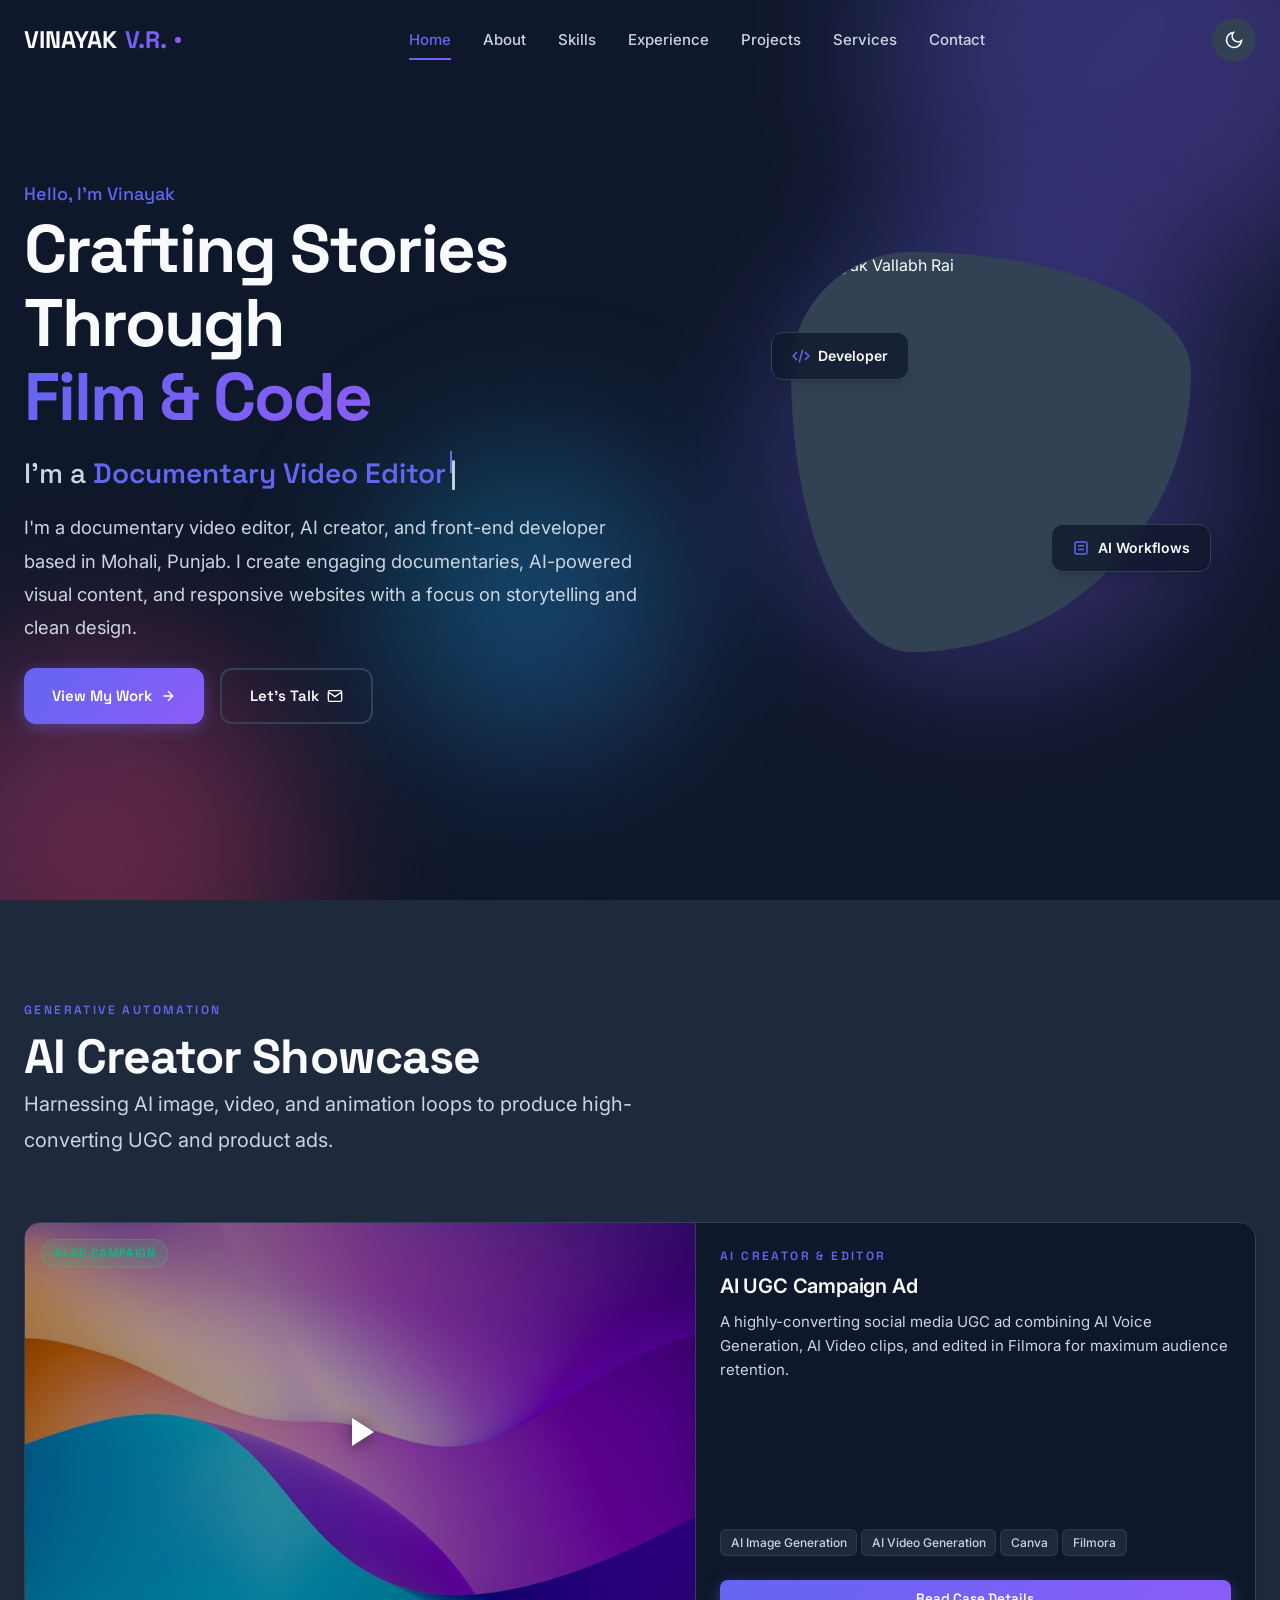
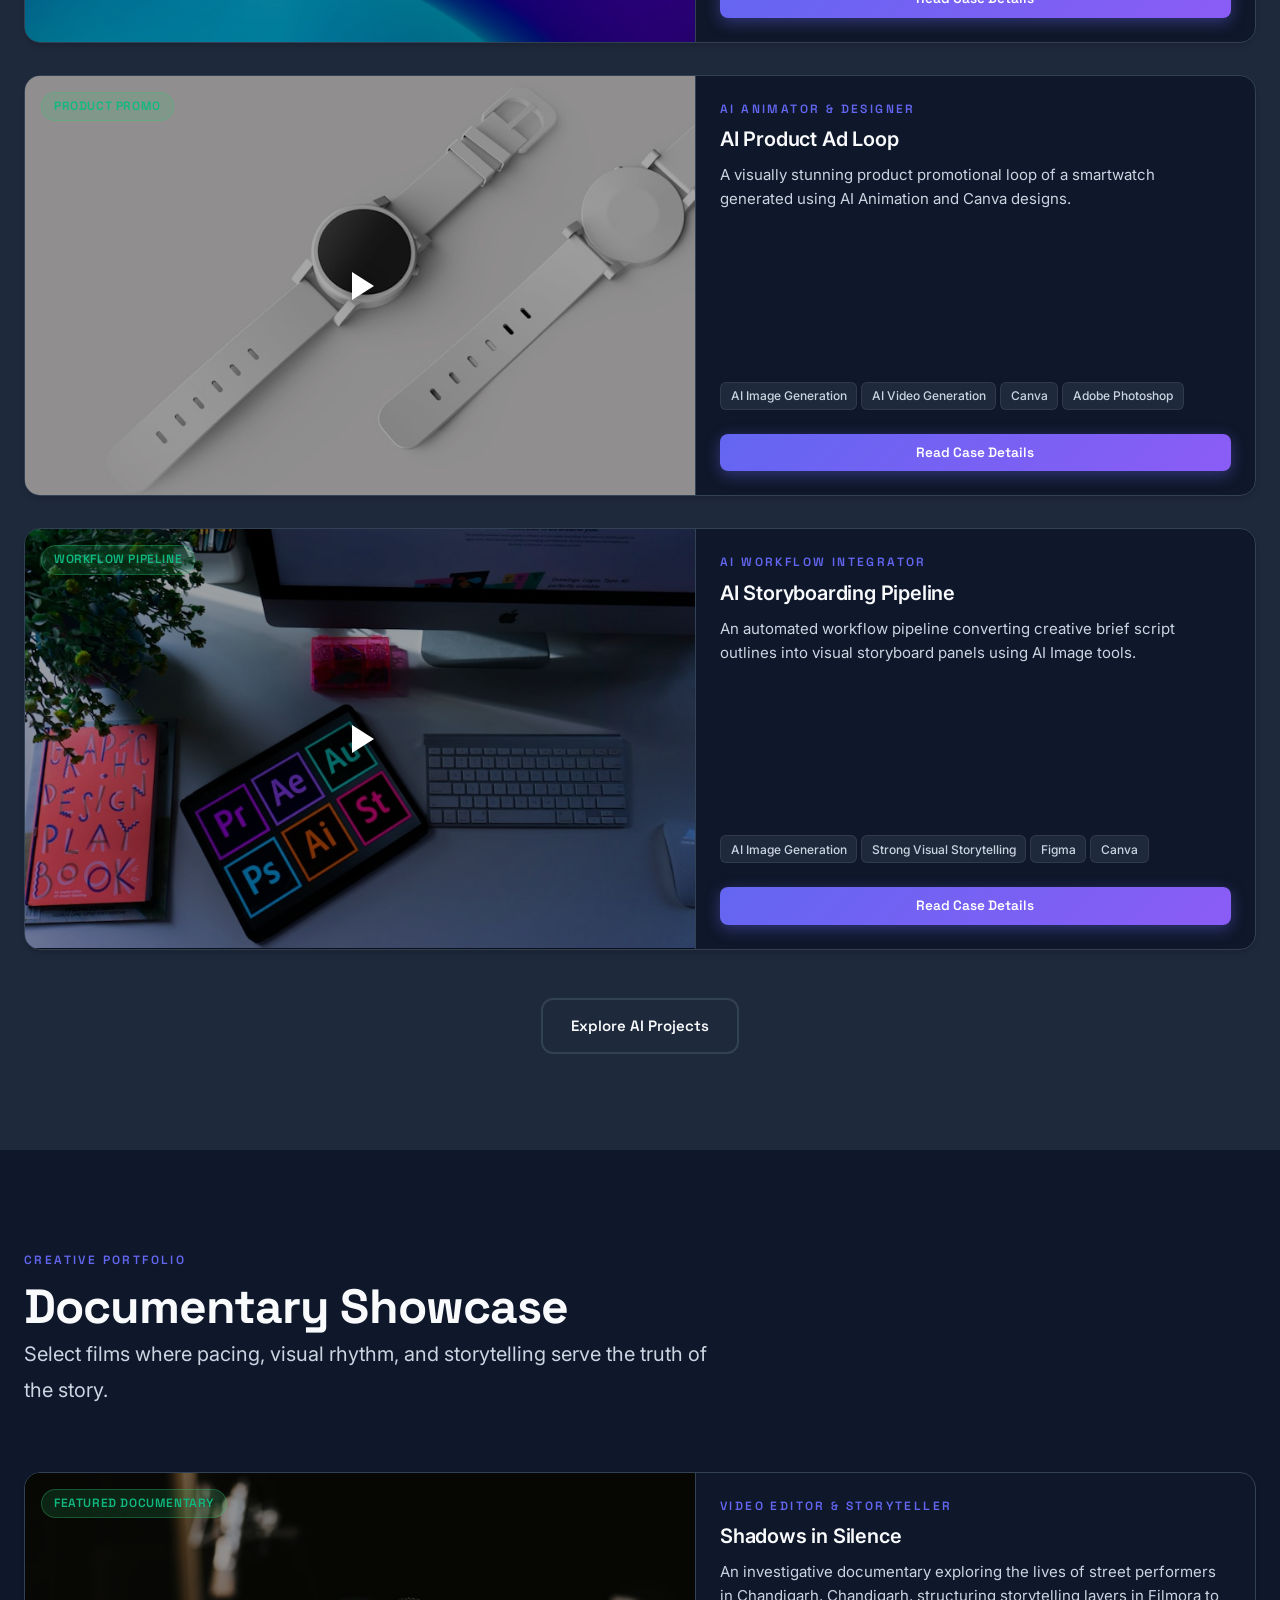
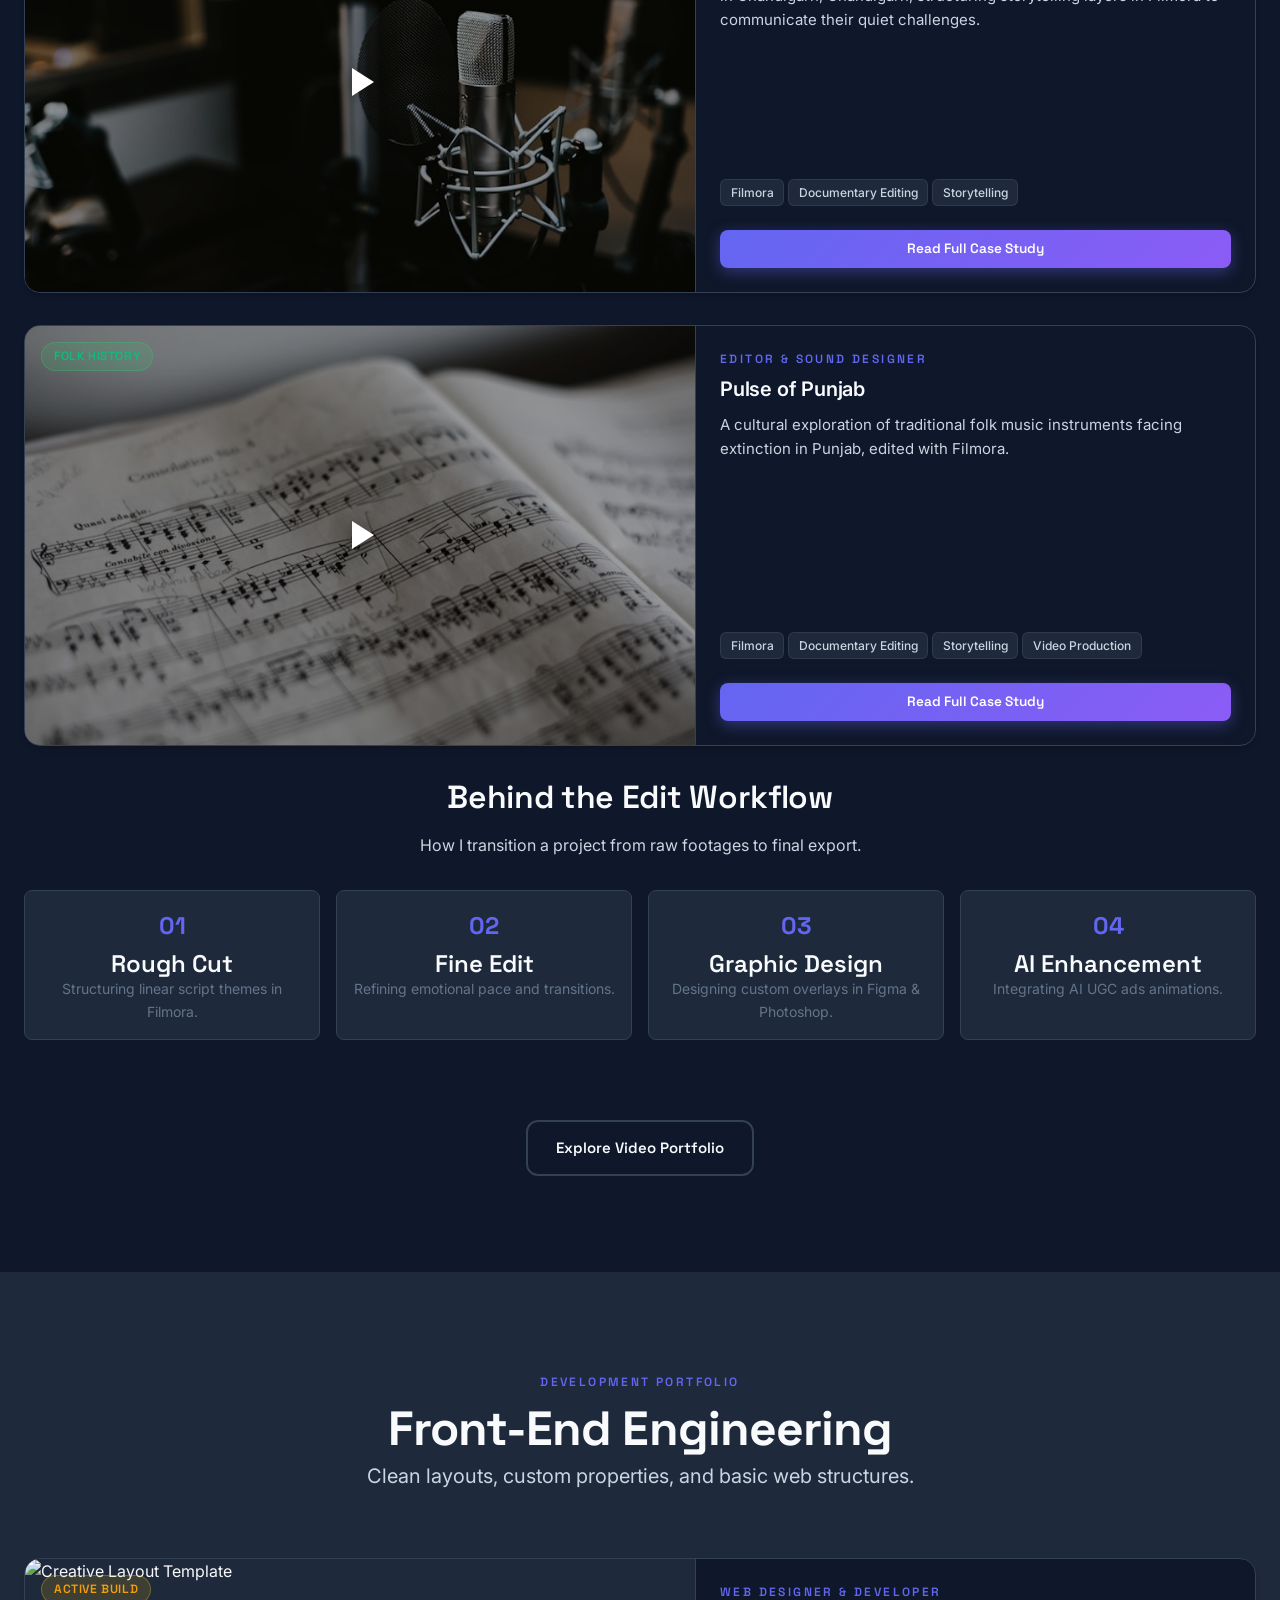
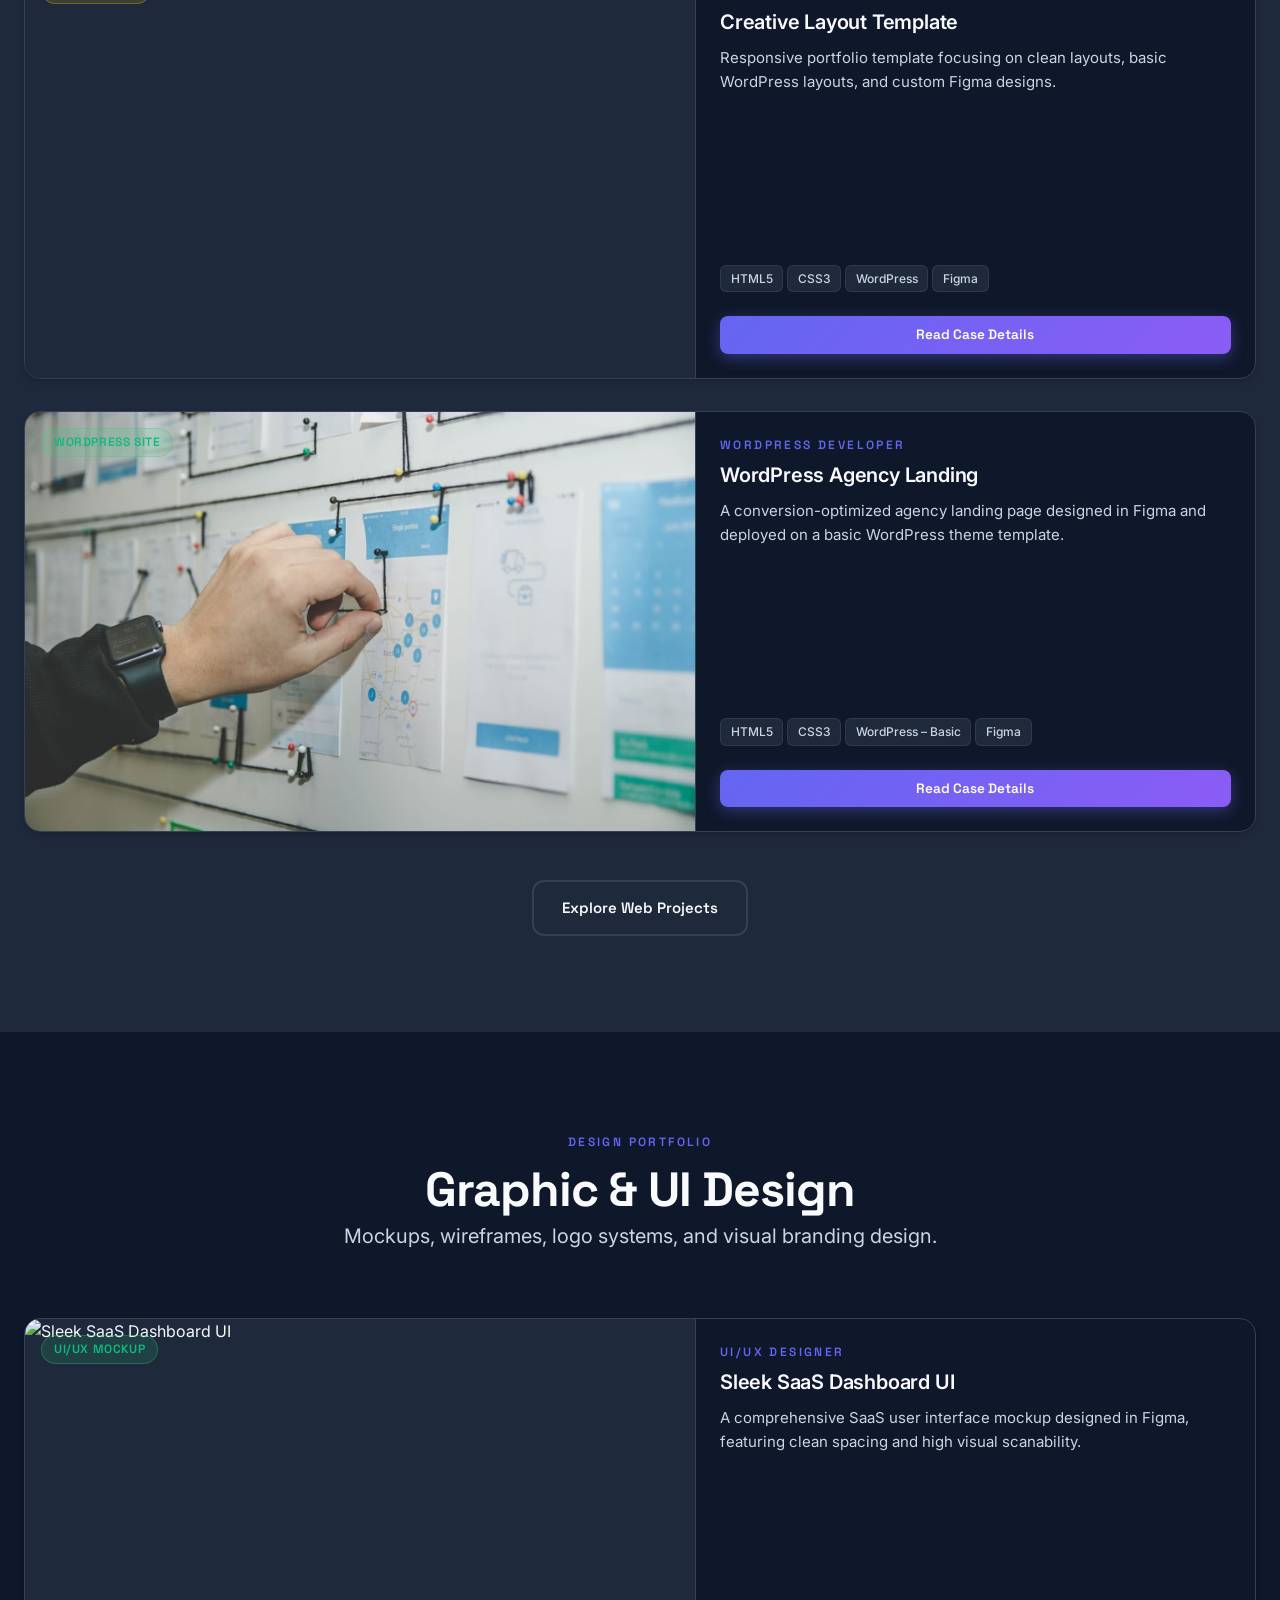
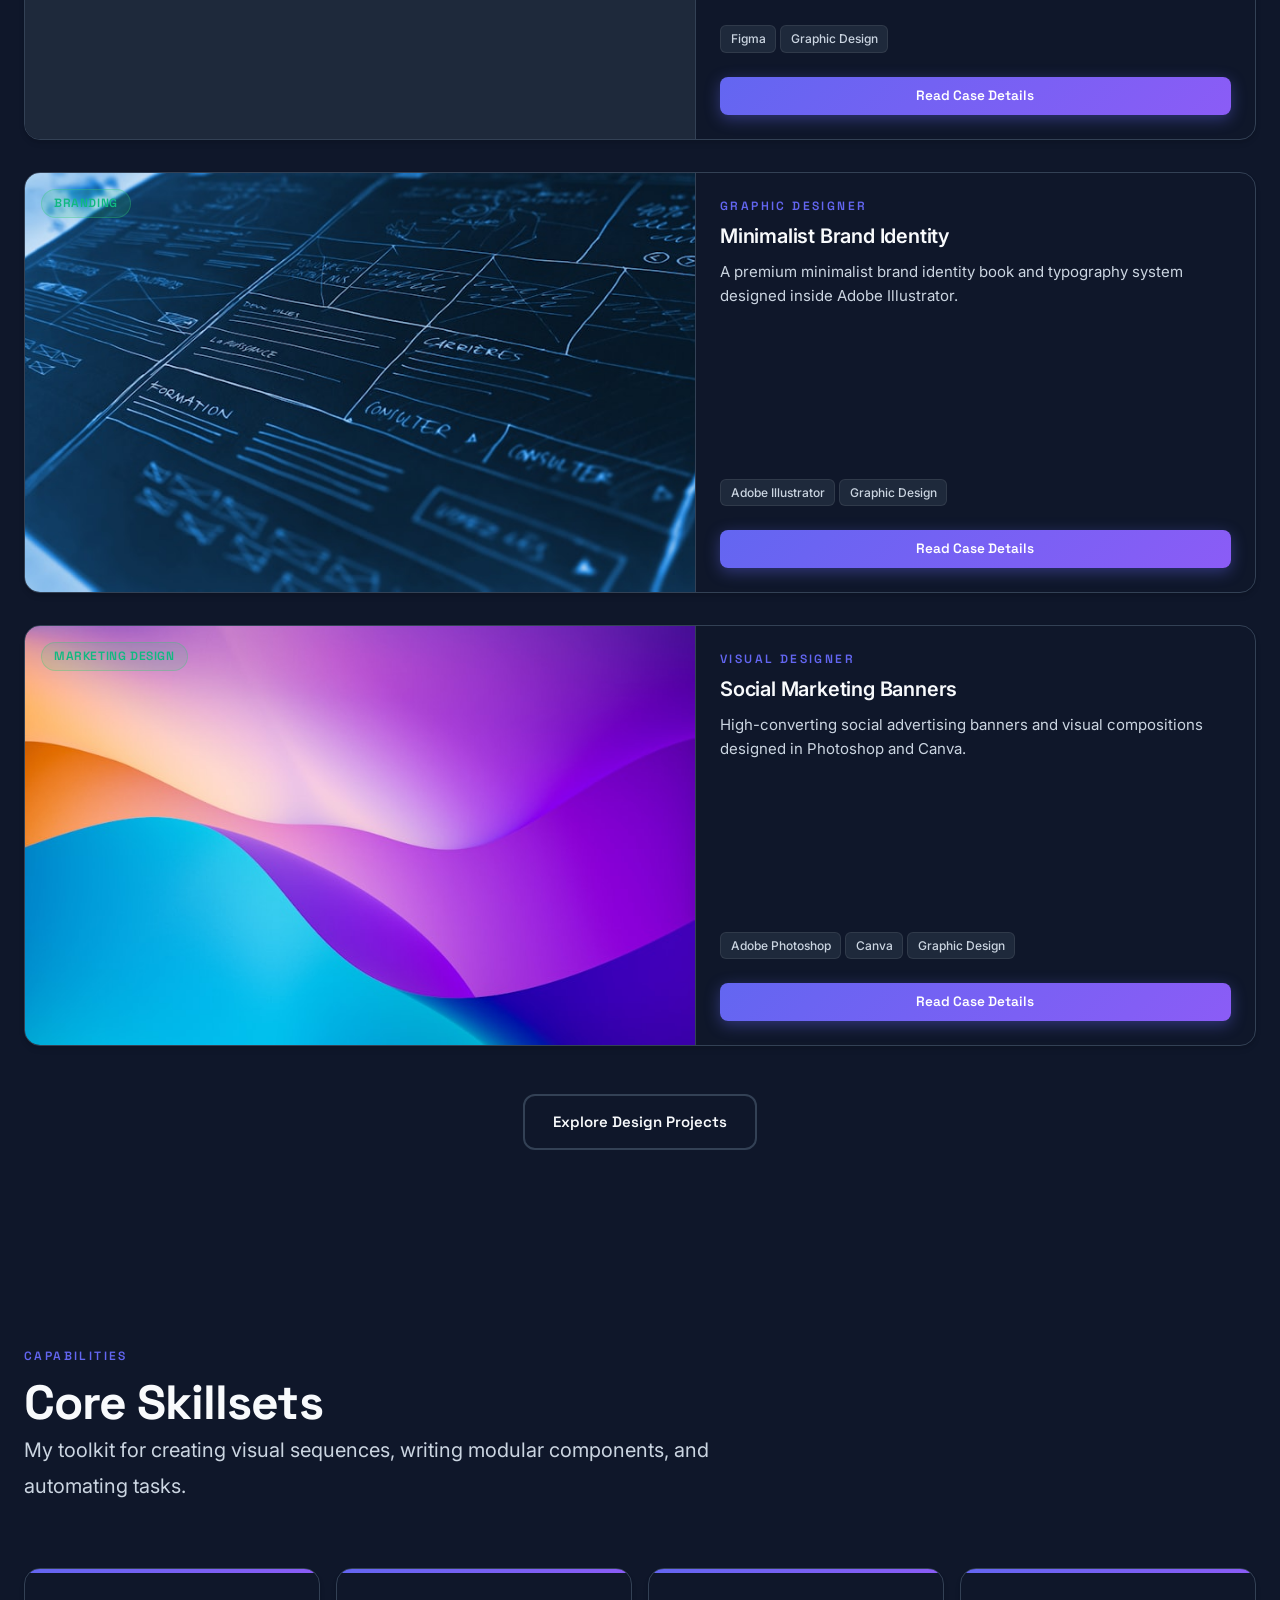
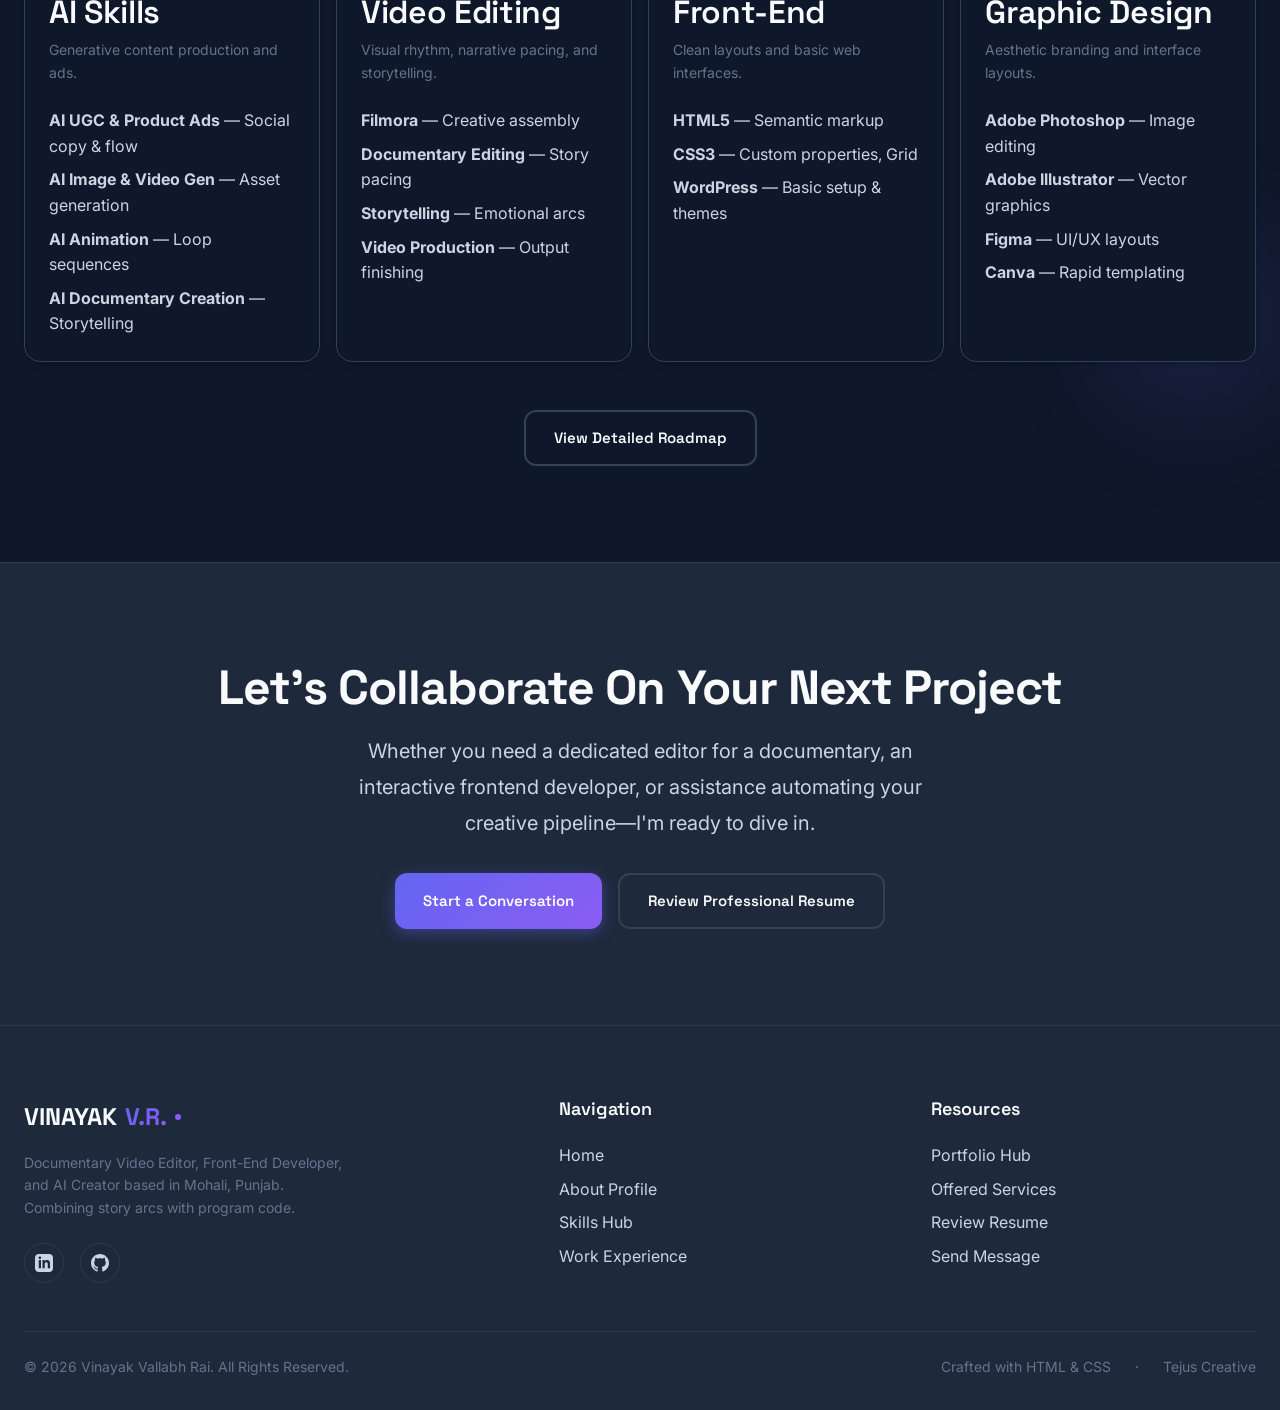
==== index.html @ 4ae15465 "Initial portfolio commit" ====
<!DOCTYPE html>
<html lang="en">
<head>
  <meta charset="UTF-8">
  <meta name="viewport" content="width=device-width, initial-scale=1.0">
  
  <!-- SEO Meta Tags -->
  <title>Vinayak Vallabh Rai — Documentary Video Editor, Front-End Developer & AI Creator</title>
  <meta name="description" content="Portfolio of Vinayak Vallabh Rai, creative storyteller and developer specializing in documentary film editing, high-performance web front-ends, and automated AI creator workflows.">
  <meta name="keywords" content="Vinayak Vallabh Rai, Video Editor, Front-End Developer, AI Creator, Tejus Creative, Documentary Editor Punjab, Web Developer Mohali">
  <link rel="canonical" href="index.html">
  
  <!-- Open Graph / Facebook -->
  <meta property="og:type" content="website">
  <meta property="og:title" content="Vinayak Vallabh Rai — Video Editor, Front-End Developer & AI Creator">
  <meta property="og:description" content="Portfolio of Vinayak Vallabh Rai, documentary video editor, developer, and AI workflow integrator.">
  <meta property="og:image" content="assets/images/og/share.jpg">
  
  <!-- Twitter -->
  <meta name="twitter:card" content="summary_large_image">
  <meta name="twitter:title" content="Vinayak Vallabh Rai Portfolio">
  <meta name="twitter:description" content="Documentary film editing, web interfaces, and AI creative automations.">
  
  <!-- Stylesheets -->
  <link rel="stylesheet" href="assets/css/main.css">
  <link rel="stylesheet" href="assets/css/pages/home.css">
  <script>
    const theme = localStorage.getItem('theme') || 'dark';
    document.documentElement.setAttribute('data-theme', theme);
  </script>
</head>
<body>

  <!-- Preloader Screen -->
  <div class="loader-wrapper" id="preloader">
    <div class="loader-container">
      <div class="loader-logo">VINAYAK<span>V.R.</span></div>
      <div class="loader-bar-bg">
        <div class="loader-bar"></div>
      </div>
    </div>
  </div>

  <!-- Header / Navigation -->
  <header class="header">
    <div class="container nav-container">
      <a href="./" class="logo">
        VINAYAK<span>V.R.</span>
        <div class="logo-dot"></div>
      </a>
      
      <!-- Desktop Nav -->
      <nav class="nav-menu" aria-label="Main Navigation">
        <a href="./" class="nav-link">Home</a>
        <a href="about.html" class="nav-link">About</a>
        <a href="skills.html" class="nav-link">Skills</a>
        <a href="experience.html" class="nav-link">Experience</a>
        <a href="projects.html" class="nav-link">Projects</a>
        <a href="services.html" class="nav-link">Services</a>
        <a href="contact.html" class="nav-link">Contact</a>
      </nav>
      
      <!-- Actions Block (Theme toggle + hamburger) -->
      <div class="nav-actions">
        <button class="theme-toggle" id="theme-toggle" aria-label="Toggle theme">
          <svg class="sun-icon" width="20" height="20" fill="none" stroke="currentColor" stroke-width="2" viewBox="0 0 24 24">
            <circle cx="12" cy="12" r="5"></circle>
            <line x1="12" y1="1" x2="12" y2="3"></line>
            <line x1="12" y1="21" x2="12" y2="23"></line>
            <line x1="4.22" y1="4.22" x2="5.64" y2="5.64"></line>
            <line x1="18.36" y1="18.36" x2="19.78" y2="19.78"></line>
            <line x1="1" y1="12" x2="3" y2="12"></line>
            <line x1="21" y1="12" x2="23" y2="12"></line>
            <line x1="4.22" y1="19.78" x2="5.64" y2="18.36"></line>
            <line x1="18.36" y1="5.64" x2="19.78" y2="4.22"></line>
          </svg>
          <svg class="moon-icon" width="20" height="20" fill="none" stroke="currentColor" stroke-width="2" viewBox="0 0 24 24">
            <path d="M21 12.79A9 9 0 1 1 11.21 3 7 7 0 0 0 21 12.79z"></path>
          </svg>
        </button>
        
        <button class="nav-toggle" aria-label="Toggle navigation menu" aria-expanded="false">
          <span class="hamburger"></span>
        </button>
      </div>
    </div>
  </header>

  <!-- Mobile Overlay Menu -->
  <div class="mobile-nav" aria-label="Mobile Navigation">
    <div class="mobile-nav-list">
      <a href="index.html" class="mobile-nav-link">Home</a>
      <a href="about.html" class="mobile-nav-link">About</a>
      <a href="skills.html" class="mobile-nav-link">Skills</a>
      <a href="experience.html" class="mobile-nav-link">Experience</a>
      <a href="projects.html" class="mobile-nav-link">Projects</a>
      <a href="services.html" class="mobile-nav-link">Services</a>
      <a href="contact.html" class="mobile-nav-link">Contact</a>
    </div>
  </div>

  <!-- Background Orbs from Old Portfolio -->
  <div class="hero-bg">
    <div class="gradient-orb orb-1"></div>
    <div class="gradient-orb orb-2"></div>
    <div class="gradient-orb orb-3"></div>
  </div>

  <!-- Hero Section -->
  <section class="hero section" id="hero">
    <div class="container">
      <!-- Column 1: Content -->
      <div class="hero-content" style="max-width: 650px;">
        <span class="hero-greeting reveal delay-1">Hello, I'm Vinayak</span>
        <h1 class="hero-title reveal delay-2" style="margin-bottom: var(--space-md);">Crafting Stories Through <br><span>Film & Code</span></h1>
        
        <div class="hero-typing-container reveal delay-3" style="margin-bottom: var(--space-md);">
          <span class="hero-role-prefix">I'm a </span>
          <span class="hero-typing"></span><span class="hero-cursor">|</span>
        </div>
        
        <div class="hero-intro reveal delay-4 text-secondary" style="margin-bottom: var(--space-lg);">
          <p class="body-lg" style="font-size: 1.15rem; line-height: 1.8;">
            I'm a documentary video editor, AI creator, and front-end developer based in Mohali, Punjab. I create engaging documentaries, AI-powered visual content, and responsive websites with a focus on storytelling and clean design.
          </p>
        </div>
        
        <div class="btn-group reveal delay-5">
          <a href="projects.html" class="btn btn-primary">
            <span>View My Work</span>
            <svg width="16" height="16" fill="none" stroke="currentColor" stroke-width="2" viewBox="0 0 24 24"><path d="M5 12h14M12 5l7 7-7 7"/></svg>
          </a>
          <a href="contact.html" class="btn btn-secondary">
            <span>Let's Talk</span>
            <svg width="16" height="16" fill="none" stroke="currentColor" stroke-width="2" viewBox="0 0 24 24"><path d="M4 4h16c1.1 0 2 .9 2 2v12c0 1.1-.9 2-2 2H4c-1.1 0-2-.9-2-2V6c0-1.1.9-2 2-2zM22 6l-10 7L2 6"/></svg>
          </a>
        </div>
      </div>
      
      <!-- Column 2: Image Wrapper -->
      <div class="hero-image reveal delay-4">
        <div class="image-wrapper">
          <div class="image-glow"></div>
          <img src="https://images.unsplash.com/photo-1507003211169-0a1dd7228f2d?auto=format&fit=crop&w=800&q=80" alt="Vinayak Vallabh Rai" class="profile-img-morph" style="display: block;">
          <div class="floating-card card-1">
            <svg width="18" height="18" fill="none" stroke="currentColor" stroke-width="2" viewBox="0 0 24 24"><path d="M17.25 6.75 22.5 12l-5.25 5.25m-10.5 0L1.5 12l5.25-5.25m7.5-3-4.5 16.5"/></svg>
            <span>Developer</span>
          </div>
          <div class="floating-card card-2">
            <svg width="18" height="18" fill="none" stroke="currentColor" stroke-width="2" viewBox="0 0 24 24"><path d="M6 4h12a2 2 0 0 1 2 2v12a2 2 0 0 1-2 2H6a2 2 0 0 1-2-2V6a2 2 0 0 1 2-2zm2 5h8M8 14h8"/></svg>
            <span>AI Workflows</span>
          </div>
        </div>
      </div>
    </div>
  </section>

  <!-- AI Creator Showcase Section -->
  <section class="py-3xl section" style="background-color: var(--bg-secondary);" id="showcase-ai">
    <div class="container">
      <div class="section-header reveal">
        <span class="eyebrow">Generative Automation</span>
        <h2>AI Creator Showcase</h2>
        <p class="lead">Harnessing AI image, video, and animation loops to produce high-converting UGC and product ads.</p>
      </div>

      <div class="flex flex-col gap-xl">
        <!-- AI Project 1 -->
        <div class="featured-card glass reveal">
          <div class="featured-media">
            <video src="assets/videos/ai-ugc.mp4" poster="assets/images/projects/ai-ugc.jpg" loop muted playsinline preload="metadata" style="width: 100%; height: 100%; object-fit: cover; display: block;"></video>
            <span class="badge badge-status-completed" style="position: absolute; top: 16px; left: 16px; z-index: 2;">AI Ad Campaign</span>
            <div class="video-hover-overlay" style="position: absolute; inset: 0; background: rgba(0,0,0,0.35); display: flex; align-items: center; justify-content: center; transition: opacity var(--transition-normal); z-index: 1; pointer-events: none;">
              <svg width="48" height="48" fill="#ffffff" viewBox="0 0 24 24" style="filter: drop-shadow(0 2px 8px rgba(0,0,0,0.5));">
                <path d="M8 5v14l11-7z"/>
              </svg>
            </div>
          </div>
          <div class="card-body">
            <span class="eyebrow">AI Creator & Editor</span>
            <h3 class="card-title">AI UGC Campaign Ad</h3>
            <p class="card-text">A highly-converting social media UGC ad combining AI Voice Generation, AI Video clips, and edited in Filmora for maximum audience retention.</p>
            <div class="tag-container mb-lg">
              <span class="tag">AI Image Generation</span>
              <span class="tag">AI Video Generation</span>
              <span class="tag">Canva</span>
              <span class="tag">Filmora</span>
            </div>
            <a href="project-detail.html?slug=ai-ugc-campaign-ad" class="btn btn-primary btn-sm">Read Case Details</a>
          </div>
        </div>

        <!-- AI Project 2 -->
        <div class="featured-card glass reveal">
          <div class="featured-media">
            <video src="assets/videos/ai-product.mp4" poster="assets/images/projects/ai-product.jpg" loop muted playsinline preload="metadata" style="width: 100%; height: 100%; object-fit: cover; display: block;"></video>
            <span class="badge badge-status-completed" style="position: absolute; top: 16px; left: 16px; z-index: 2;">Product Promo</span>
            <div class="video-hover-overlay" style="position: absolute; inset: 0; background: rgba(0,0,0,0.35); display: flex; align-items: center; justify-content: center; transition: opacity var(--transition-normal); z-index: 1; pointer-events: none;">
              <svg width="48" height="48" fill="#ffffff" viewBox="0 0 24 24" style="filter: drop-shadow(0 2px 8px rgba(0,0,0,0.5));">
                <path d="M8 5v14l11-7z"/>
              </svg>
            </div>
          </div>
          <div class="card-body">
            <span class="eyebrow">AI Animator & Designer</span>
            <h3 class="card-title">AI Product Ad Loop</h3>
            <p class="card-text">A visually stunning product promotional loop of a smartwatch generated using AI Animation and Canva designs.</p>
            <div class="tag-container mb-lg">
              <span class="tag">AI Image Generation</span>
              <span class="tag">AI Video Generation</span>
              <span class="tag">Canva</span>
              <span class="tag">Adobe Photoshop</span>
            </div>
            <a href="project-detail.html?slug=ai-product-ad-loop" class="btn btn-primary btn-sm">Read Case Details</a>
          </div>
        </div>

        <!-- AI Project 3 -->
        <div class="featured-card glass reveal">
          <div class="featured-media">
            <video src="assets/videos/ai-storyboard.mp4" poster="assets/images/projects/ai-storyboard.jpg" loop muted playsinline preload="metadata" style="width: 100%; height: 100%; object-fit: cover; display: block;"></video>
            <span class="badge badge-status-completed" style="position: absolute; top: 16px; left: 16px; z-index: 2;">Workflow Pipeline</span>
            <div class="video-hover-overlay" style="position: absolute; inset: 0; background: rgba(0,0,0,0.35); display: flex; align-items: center; justify-content: center; transition: opacity var(--transition-normal); z-index: 1; pointer-events: none;">
              <svg width="48" height="48" fill="#ffffff" viewBox="0 0 24 24" style="filter: drop-shadow(0 2px 8px rgba(0,0,0,0.5));">
                <path d="M8 5v14l11-7z"/>
              </svg>
            </div>
          </div>
          <div class="card-body">
            <span class="eyebrow">AI Workflow Integrator</span>
            <h3 class="card-title">AI Storyboarding Pipeline</h3>
            <p class="card-text">An automated workflow pipeline converting creative brief script outlines into visual storyboard panels using AI Image tools.</p>
            <div class="tag-container mb-lg">
              <span class="tag">AI Image Generation</span>
              <span class="tag">Strong Visual Storytelling</span>
              <span class="tag">Figma</span>
              <span class="tag">Canva</span>
            </div>
            <a href="project-detail.html?slug=ai-storyboarder" class="btn btn-primary btn-sm">Read Case Details</a>
          </div>
        </div>
      </div>

      <div class="text-center reveal" style="margin-top: var(--space-2xl);">
        <a href="projects.html?filter=ai" class="btn btn-secondary">Explore AI Projects</a>
      </div>
    </div>
  </section>

  <!-- Documentary Showcase Section -->
  <section class="py-3xl section" id="showcase-video">
    <div class="container">
      <div class="section-header reveal">
        <span class="eyebrow">Creative Portfolio</span>
        <h2>Documentary Showcase</h2>
        <p class="lead">Select films where pacing, visual rhythm, and storytelling serve the truth of the story.</p>
      </div>

      <div class="flex flex-col gap-xl">
        <!-- Documentary Project 1 -->
        <div class="featured-card glass reveal">
          <div class="featured-media">
            <video src="assets/videos/shadows-silence.mp4" poster="assets/images/projects/shadows-silence.jpg" loop muted playsinline preload="metadata" style="width: 100%; height: 100%; object-fit: cover; display: block;"></video>
            <span class="badge badge-status-completed" style="position: absolute; top: 16px; left: 16px; z-index: 2;">Featured Documentary</span>
            <div class="video-hover-overlay" style="position: absolute; inset: 0; background: rgba(0,0,0,0.35); display: flex; align-items: center; justify-content: center; transition: opacity var(--transition-normal); z-index: 1; pointer-events: none;">
              <svg width="48" height="48" fill="#ffffff" viewBox="0 0 24 24" style="filter: drop-shadow(0 2px 8px rgba(0,0,0,0.5));">
                <path d="M8 5v14l11-7z"/>
              </svg>
            </div>
          </div>
          <div class="card-body">
            <span class="eyebrow">Video Editor & Storyteller</span>
            <h3 class="card-title">Shadows in Silence</h3>
            <p class="card-text">An investigative documentary exploring the lives of street performers in Chandigarh, Chandigarh, structuring storytelling layers in Filmora to communicate their quiet challenges.</p>
            <div class="tag-container mb-lg">
              <span class="tag">Filmora</span>
              <span class="tag">Documentary Editing</span>
              <span class="tag">Storytelling</span>
            </div>
            <a href="project-detail.html?slug=shadows-in-silence" class="btn btn-primary btn-sm">Read Full Case Study</a>
          </div>
        </div>

        <!-- Documentary Project 2 -->
        <div class="featured-card glass reveal">
          <div class="featured-media">
            <video src="assets/videos/pulse-punjab.mp4" poster="assets/images/projects/pulse-punjab.jpg" loop muted playsinline preload="metadata" style="width: 100%; height: 100%; object-fit: cover; display: block;"></video>
            <span class="badge badge-status-completed" style="position: absolute; top: 16px; left: 16px; z-index: 2;">Folk History</span>
            <div class="video-hover-overlay" style="position: absolute; inset: 0; background: rgba(0,0,0,0.35); display: flex; align-items: center; justify-content: center; transition: opacity var(--transition-normal); z-index: 1; pointer-events: none;">
              <svg width="48" height="48" fill="#ffffff" viewBox="0 0 24 24" style="filter: drop-shadow(0 2px 8px rgba(0,0,0,0.5));">
                <path d="M8 5v14l11-7z"/>
              </svg>
            </div>
          </div>
          <div class="card-body">
            <span class="eyebrow">Editor & Sound Designer</span>
            <h3 class="card-title">Pulse of Punjab</h3>
            <p class="card-text">A cultural exploration of traditional folk music instruments facing extinction in Punjab, edited with Filmora.</p>
            <div class="tag-container mb-lg">
              <span class="tag">Filmora</span>
              <span class="tag">Documentary Editing</span>
              <span class="tag">Storytelling</span>
              <span class="tag">Video Production</span>
            </div>
            <a href="project-detail.html?slug=pulse-of-punjab" class="btn btn-primary btn-sm">Read Full Case Study</a>
          </div>
        </div>
      </div>

      <!-- Behind the Edit Workflow Timeline -->
      <div class="py-xl reveal">
        <h3 class="mb-md text-center">Behind the Edit Workflow</h3>
        <p class="text-center text-muted mb-xl">How I transition a project from raw footages to final export.</p>
        <div class="mini-process-flow">
          <div class="process-step">
            <span class="process-number">01</span>
            <h4>Rough Cut</h4>
            <p class="caption">Structuring linear script themes in Filmora.</p>
          </div>
          <div class="process-step">
            <span class="process-number">02</span>
            <h4>Fine Edit</h4>
            <p class="caption">Refining emotional pace and transitions.</p>
          </div>
          <div class="process-step">
            <span class="process-number">03</span>
            <h4>Graphic Design</h4>
            <p class="caption">Designing custom overlays in Figma & Photoshop.</p>
          </div>
          <div class="process-step">
            <span class="process-number">04</span>
            <h4>AI Enhancement</h4>
            <p class="caption">Integrating AI UGC ads animations.</p>
          </div>
        </div>
      </div>

      <div class="text-center reveal" style="margin-top: var(--space-2xl);">
        <a href="projects.html?filter=video" class="btn btn-secondary">Explore Video Portfolio</a>
      </div>
    </div>
  </section>

  <!-- Front-End Showcase Section -->
  <section class="py-3xl section" style="background-color: var(--bg-secondary);" id="showcase-frontend">
    <div class="container">
      <div class="section-header center reveal">
        <span class="eyebrow">Development Portfolio</span>
        <h2>Front-End Engineering</h2>
        <p class="lead">Clean layouts, custom properties, and basic web structures.</p>
      </div>

      <div class="flex flex-col gap-xl">
        <!-- Frontend Project 1 -->
        <div class="featured-card glass reveal">
          <div class="featured-media">
            <img src="assets/images/projects/creative-layout.jpg" alt="Creative Layout Template" style="width: 100%; height: 100%; object-fit: cover; display: block;">
            <span class="badge badge-status-in-progress" style="position: absolute; top: 16px; left: 16px; z-index: 2;">Active Build</span>
          </div>
          <div class="card-body">
            <span class="eyebrow">Web Designer & Developer</span>
            <h3 class="card-title">Creative Layout Template</h3>
            <p class="card-text">Responsive portfolio template focusing on clean layouts, basic WordPress layouts, and custom Figma designs.</p>
            <div class="tag-container mb-lg">
              <span class="tag">HTML5</span>
              <span class="tag">CSS3</span>
              <span class="tag">WordPress</span>
              <span class="tag">Figma</span>
            </div>
            <a href="project-detail.html?slug=interactive-creative-hub" class="btn btn-primary btn-sm">Read Case Details</a>
          </div>
        </div>

        <!-- Frontend Project 2 -->
        <div class="featured-card glass reveal">
          <div class="featured-media">
            <img src="assets/images/projects/wordpress-agency.jpg" alt="WordPress Agency Landing" style="width: 100%; height: 100%; object-fit: cover; display: block;">
            <span class="badge badge-status-completed" style="position: absolute; top: 16px; left: 16px; z-index: 2;">WordPress Site</span>
          </div>
          <div class="card-body">
            <span class="eyebrow">WordPress Developer</span>
            <h3 class="card-title">WordPress Agency Landing</h3>
            <p class="card-text">A conversion-optimized agency landing page designed in Figma and deployed on a basic WordPress theme template.</p>
            <div class="tag-container mb-lg">
              <span class="tag">HTML5</span>
              <span class="tag">CSS3</span>
              <span class="tag">WordPress – Basic</span>
              <span class="tag">Figma</span>
            </div>
            <a href="project-detail.html?slug=wordpress-agency-landing" class="btn btn-primary btn-sm">Read Case Details</a>
          </div>
        </div>
      </div>

      <div class="text-center reveal" style="margin-top: var(--space-2xl);">
        <a href="projects.html?filter=frontend" class="btn btn-secondary">Explore Web Projects</a>
      </div>
    </div>
  </section>
  <!-- Graphic & UI Design Section -->
  <section class="py-3xl section" id="showcase-graphic">
    <div class="container">
      <div class="section-header center reveal">
        <span class="eyebrow">Design Portfolio</span>
        <h2>Graphic & UI Design</h2>
        <p class="lead">Mockups, wireframes, logo systems, and visual branding design.</p>
      </div>

      <div class="flex flex-col gap-xl">
        <!-- Graphic Project 1 -->
        <div class="featured-card glass reveal">
          <div class="featured-media">
            <img src="assets/images/projects/graphic-dashboard.jpg" alt="Sleek SaaS Dashboard UI" style="width: 100%; height: 100%; object-fit: cover; display: block;">
            <span class="badge badge-status-completed" style="position: absolute; top: 16px; left: 16px; z-index: 2;">UI/UX Mockup</span>
          </div>
          <div class="card-body">
            <span class="eyebrow">UI/UX Designer</span>
            <h3 class="card-title">Sleek SaaS Dashboard UI</h3>
            <p class="card-text">A comprehensive SaaS user interface mockup designed in Figma, featuring clean spacing and high visual scanability.</p>
            <div class="tag-container mb-lg">
              <span class="tag">Figma</span>
              <span class="tag">Graphic Design</span>
            </div>
            <a href="project-detail.html?slug=saas-dashboard-ui" class="btn btn-primary btn-sm">Read Case Details</a>
          </div>
        </div>

        <!-- Graphic Project 2 -->
        <div class="featured-card glass reveal">
          <div class="featured-media">
            <img src="assets/images/projects/graphic-brand.jpg" alt="Minimalist Brand Identity" style="width: 100%; height: 100%; object-fit: cover; display: block;">
            <span class="badge badge-status-completed" style="position: absolute; top: 16px; left: 16px; z-index: 2;">Branding</span>
          </div>
          <div class="card-body">
            <span class="eyebrow">Graphic Designer</span>
            <h3 class="card-title">Minimalist Brand Identity</h3>
            <p class="card-text">A premium minimalist brand identity book and typography system designed inside Adobe Illustrator.</p>
            <div class="tag-container mb-lg">
              <span class="tag">Adobe Illustrator</span>
              <span class="tag">Graphic Design</span>
            </div>
            <a href="project-detail.html?slug=minimalist-brand-identity" class="btn btn-primary btn-sm">Read Case Details</a>
          </div>
        </div>

        <!-- Graphic Project 3 -->
        <div class="featured-card glass reveal">
          <div class="featured-media">
            <img src="assets/images/projects/graphic-social.jpg" alt="Social Marketing Banners" style="width: 100%; height: 100%; object-fit: cover; display: block;">
            <span class="badge badge-status-completed" style="position: absolute; top: 16px; left: 16px; z-index: 2;">Marketing Design</span>
          </div>
          <div class="card-body">
            <span class="eyebrow">Visual Designer</span>
            <h3 class="card-title">Social Marketing Banners</h3>
            <p class="card-text">High-converting social advertising banners and visual compositions designed in Photoshop and Canva.</p>
            <div class="tag-container mb-lg">
              <span class="tag">Adobe Photoshop</span>
              <span class="tag">Canva</span>
              <span class="tag">Graphic Design</span>
            </div>
            <a href="project-detail.html?slug=social-marketing-banners" class="btn btn-primary btn-sm">Read Case Details</a>
          </div>
        </div>
      </div>

      <div class="text-center reveal" style="margin-top: var(--space-2xl);">
        <a href="projects.html?filter=graphic" class="btn btn-secondary">Explore Design Projects</a>
      </div>
    </div>
  </section>
  <!-- Skills Summary Section -->
  <section class="py-3xl section" id="skills">
    <div class="glow-spot" style="bottom: 10%; right: -5%;"></div>
    <div class="container">
      <div class="section-header reveal">
        <span class="eyebrow">Capabilities</span>
        <h2>Core Skillsets</h2>
        <p class="lead">My toolkit for creating visual sequences, writing modular components, and automating tasks.</p>
      </div>

      <div class="grid grid-cols-1 grid-cols-md-2 grid-cols-lg-4 gap-xl reveal">
        <!-- AI Skills Card -->
        <div class="card glass p-lg card-accent-top" style="--accent: #06b6d4;">
          <h3 class="mb-sm">AI Skills</h3>
          <p class="caption mb-lg">Generative content production and ads.</p>
          <ul class="flex flex-col gap-sm">
            <li><strong>AI UGC & Product Ads</strong> — Social copy & flow</li>
            <li><strong>AI Image & Video Gen</strong> — Asset generation</li>
            <li><strong>AI Animation</strong> — Loop sequences</li>
            <li><strong>AI Documentary Creation</strong> — Storytelling</li>
          </ul>
        </div>

        <!-- Video Editing Card -->
        <div class="card glass p-lg card-accent-top">
          <h3 class="mb-sm">Video Editing</h3>
          <p class="caption mb-lg">Visual rhythm, narrative pacing, and storytelling.</p>
          <ul class="flex flex-col gap-sm">
            <li><strong>Filmora</strong> — Creative assembly</li>
            <li><strong>Documentary Editing</strong> — Story pacing</li>
            <li><strong>Storytelling</strong> — Emotional arcs</li>
            <li><strong>Video Production</strong> — Output finishing</li>
          </ul>
        </div>

        <!-- Front-End Development Card -->
        <div class="card glass p-lg card-accent-top" style="--accent: var(--success);">
          <h3 class="mb-sm">Front-End</h3>
          <p class="caption mb-lg">Clean layouts and basic web interfaces.</p>
          <ul class="flex flex-col gap-sm">
            <li><strong>HTML5</strong> — Semantic markup</li>
            <li><strong>CSS3</strong> — Custom properties, Grid</li>
            <li><strong>WordPress</strong> — Basic setup & themes</li>
          </ul>
        </div>

        <!-- Graphic Design Card -->
        <div class="card glass p-lg card-accent-top" style="--accent: var(--accent-secondary);">
          <h3 class="mb-sm">Graphic Design</h3>
          <p class="caption mb-lg">Aesthetic branding and interface layouts.</p>
          <ul class="flex flex-col gap-sm">
            <li><strong>Adobe Photoshop</strong> — Image editing</li>
            <li><strong>Adobe Illustrator</strong> — Vector graphics</li>
            <li><strong>Figma</strong> — UI/UX layouts</li>
            <li><strong>Canva</strong> — Rapid templating</li>
          </ul>
        </div>
      </div>
      
      <div class="text-center reveal" style="margin-top: var(--space-2xl);">
        <a href="skills.html" class="btn btn-secondary">View Detailed Roadmap</a>
      </div>
    </div>
  </section>

  <!-- CTA Band (Contact / Resume) -->
  <section class="py-3xl section" style="background-color: var(--bg-secondary); border-top: 1px solid var(--glass-border);">
    <div class="container text-center reveal">
      <h2 class="mb-md">Let's Collaborate On Your Next Project</h2>
      <p class="lead mb-xl" style="max-width: 600px; margin-left: auto; margin-right: auto;">
        Whether you need a dedicated editor for a documentary, an interactive frontend developer, or assistance automating your creative pipeline—I'm ready to dive in.
      </p>
      <div class="btn-group justify-center">
        <a href="contact.html" class="btn btn-primary">Start a Conversation</a>
        <a href="resume.html" class="btn btn-secondary">Review Professional Resume</a>
      </div>
    </div>
  </section>

  <!-- Footer -->
  <footer class="footer">
    <div class="container">
      <div class="footer-top">
        <div class="footer-brand">
          <a href="./" class="logo">
            VINAYAK<span>V.R.</span>
            <div class="logo-dot"></div>
          </a>
          <p class="body-sm">
            Documentary Video Editor, Front-End Developer, and AI Creator based in Mohali, Punjab. Combining story arcs with program code.
          </p>
          <div class="social-links mt-md">
            <a href="https://linkedin.com" target="_blank" rel="noopener" class="social-icon" aria-label="LinkedIn"><svg width="18" height="18" fill="currentColor" viewBox="0 0 24 24"><path d="M19 0h-14c-2.761 0-5 2.239-5 5v14c0 2.761 2.239 5 5 5h14c2.762 0 5-2.239 5-5v-14c0-2.761-2.238-5-5-5zm-11 19h-3v-11h3v11zm-1.5-12.268c-.966 0-1.75-.779-1.75-1.75s.784-1.75 1.75-1.75 1.75.779 1.75 1.75-.784 1.75-1.75 1.75zm13.5 12.268h-3v-5.604c0-3.368-4-3.113-4 0v5.604h-3v-11h3v1.765c1.396-2.586 7-2.777 7 2.476v6.759z"/></svg></a>
            <a href="https://github.com" target="_blank" rel="noopener" class="social-icon" aria-label="GitHub"><svg width="18" height="18" fill="currentColor" viewBox="0 0 24 24"><path d="M12 0c-6.626 0-12 5.373-12 12 0 5.302 3.438 9.8 8.207 11.387.599.111.793-.261.793-.577v-2.234c-3.338.726-4.033-1.416-4.033-1.416-.546-1.387-1.333-1.756-1.333-1.756-1.089-.745.083-.729.083-.729 1.205.084 1.839 1.237 1.839 1.237 1.07 1.834 2.807 1.304 3.492.997.107-.775.418-1.305.762-1.604-2.665-.305-5.467-1.334-5.467-5.931 0-1.311.469-2.381 1.236-3.221-.124-.303-.535-1.524.117-3.176 0 0 1.008-.322 3.301 1.23.957-.266 1.983-.399 3.003-.404 1.02.005 2.047.138 3.006.404 2.291-1.552 3.297-1.23 3.297-1.23.653 1.653.242 2.874.118 3.176.77.84 1.235 1.911 1.235 3.221 0 4.609-2.807 5.624-5.479 5.921.43.372.823 1.102.823 2.222v3.293c0 .319.192.694.801.576 4.765-1.589 8.199-6.086 8.199-11.386 0-6.627-5.373-12-12-12z"/></svg></a>
          </div>
        </div>
        
        <div class="footer-column">
          <h4>Navigation</h4>
          <div class="footer-links">
            <a href="index.html">Home</a>
            <a href="about.html">About Profile</a>
            <a href="skills.html">Skills Hub</a>
            <a href="experience.html">Work Experience</a>
          </div>
        </div>
        
        <div class="footer-column">
          <h4>Resources</h4>
          <div class="footer-links">
            <a href="projects.html">Portfolio Hub</a>
            <a href="services.html">Offered Services</a>
            <a href="resume.html">Review Resume</a>
            <a href="contact.html">Send Message</a>
          </div>
        </div>
      </div>
      
      <div class="footer-bottom">
        <div class="copyright">
          &copy; 2026 Vinayak Vallabh Rai. All Rights Reserved.
        </div>
        <div class="footer-meta">
          <span>Crafted with HTML & CSS</span>
          <span>·</span>
          <span>Tejus Creative</span>
        </div>
      </div>
    </div>
  </footer>

  <!-- Floating Back to Top Button -->
  <button class="back-to-top" aria-label="Scroll back to top">
    <svg width="24" height="24" fill="currentColor" viewBox="0 0 24 24">
      <path d="M7.41 15.41L12 10.83l4.59 4.58L18 14l-6-6-6 6z"/>
    </svg>
  </button>

  <!-- Scripts -->
  <script src="assets/js/main.js"></script>
</body>
</html>
---- assets/css/main.css ----
/* main.css - Entry Stylesheet imports */
@import url('base/variables.css');
@import url('base/reset.css');
@import url('base/typography.css');
@import url('base/utilities.css');
@import url('layout/grid.css');
@import url('layout/navigation.css');
@import url('layout/footer.css');
@import url('components/buttons.css');
@import url('components/cards.css');
@import url('components/forms.css');
@import url('components/timeline.css');
@import url('components/badges-tags.css');
@import url('components/modal.css');
@import url('components/loader.css');
@import url('components/cursor.css');
@import url('animations.css');
---- assets/css/pages/home.css ----
/* home.css - Styles specific to index.html matching old portfolio */

/* Hero Section */
.hero {
  min-height: 100vh;
  display: flex;
  align-items: center;
  padding-top: 100px;
  position: relative;
  overflow: hidden;
}

/* Hero Background and Gradient Orbs */
.hero-bg {
  position: absolute;
  top: 0;
  left: 0;
  width: 100%;
  height: 100%;
  overflow: hidden;
  z-index: -1;
}

.gradient-orb {
  position: absolute;
  border-radius: var(--radius-full);
  filter: blur(80px);
  opacity: 0.35;
  animation: orbFloat 20s ease-in-out infinite;
}

.orb-1 {
  width: 500px;
  height: 500px;
  background: var(--accent-gradient);
  top: -200px;
  right: -100px;
  animation-delay: 0s;
}

.orb-2 {
  width: 400px;
  height: 400px;
  background: linear-gradient(135deg, #ec4899 0%, #f43f5e 100%);
  bottom: -150px;
  left: -100px;
  animation-delay: -5s;
}

.orb-3 {
  width: 300px;
  height: 300px;
  background: linear-gradient(135deg, #06b6d4 0%, #3b82f6 100%);
  top: 50%;
  left: 30%;
  animation-delay: -10s;
}

@keyframes orbFloat {
  0%, 100% { transform: translate(0, 0) scale(1); }
  25% { transform: translate(30px, -30px) scale(1.05); }
  50% { transform: translate(-20px, 20px) scale(0.95); }
  75% { transform: translate(20px, 30px) scale(1.02); }
}

/* Layout Grid for Hero */
.hero .container {
  display: grid;
  grid-template-columns: 1fr;
  gap: 4rem;
  align-items: center;
  width: 100%;
}

@media (min-width: 992px) {
  .hero .container {
    grid-template-columns: 1.2fr 1fr;
  }
}

.hero-content {
  position: relative;
  z-index: 2;
}

.hero-greeting {
  font-family: var(--font-heading);
  font-size: 1.125rem;
  font-weight: 500;
  color: var(--accent-primary);
  margin-bottom: var(--space-xs);
  display: block;
}

.hero-title {
  font-size: clamp(2.5rem, 6vw, 4.2rem);
  font-weight: 700;
  line-height: 1.1;
  margin-bottom: 1rem;
}

.hero-title span {
  background: var(--accent-gradient);
  -webkit-background-clip: text;
  -webkit-text-fill-color: transparent;
  background-clip: text;
}

.hero-typing-container {
  font-size: clamp(1.25rem, 3vw, 1.75rem);
  color: var(--text-secondary);
  margin-bottom: 1.5rem;
  font-family: var(--font-heading);
  font-weight: 500;
}

.hero-typing {
  color: var(--accent-primary);
  font-weight: 600;
}

.hero-cursor {
  display: inline-block;
  width: 2px;
  height: 0.8em;
  background-color: var(--accent-primary);
  margin-left: 4px;
  animation: blink 0.75s step-end infinite;
}

.hero-intro {
  font-size: 1.125rem;
  color: var(--text-secondary);
  line-height: 1.8;
  margin-bottom: 2rem;
}

/* Floating profile morph image styling */
.hero-image {
  display: flex;
  justify-content: center;
  align-items: center;
}

.image-wrapper {
  position: relative;
  width: 100%;
  max-width: 400px;
}

.image-glow {
  position: absolute;
  top: 50%;
  left: 50%;
  transform: translate(-50%, -50%);
  width: 120%;
  height: 120%;
  background: var(--accent-gradient);
  border-radius: var(--radius-full);
  filter: blur(60px);
  opacity: 0.25;
  animation: pulseGlow 4s ease-in-out infinite;
}

@keyframes pulseGlow {
  0%, 100% { transform: translate(-50%, -50%) scale(1); opacity: 0.25; }
  50% { transform: translate(-50%, -50%) scale(1.08); opacity: 0.35; }
}

.profile-img-morph {
  width: 100%;
  aspect-ratio: 1;
  object-fit: cover;
  border-radius: 30% 70% 70% 30% / 30% 30% 70% 70%;
  position: relative;
  z-index: 1;
  background-color: var(--bg-tertiary);
  border: 1px solid var(--border-color);
  animation: morph 8s ease-in-out infinite;
}

@keyframes morph {
  0%, 100% { border-radius: 30% 70% 70% 30% / 30% 30% 70% 70%; }
  25% { border-radius: 58% 42% 75% 25% / 76% 46% 54% 24%; }
  50% { border-radius: 50% 50% 33% 67% / 55% 27% 73% 45%; }
  75% { border-radius: 33% 67% 58% 42% / 63% 68% 32% 37%; }
}

.floating-card {
  position: absolute;
  background: var(--bg-glass);
  backdrop-filter: blur(10px);
  -webkit-backdrop-filter: blur(10px);
  padding: 0.75rem 1.25rem;
  border-radius: var(--radius-lg);
  display: flex;
  align-items: center;
  gap: 0.5rem;
  font-size: 0.875rem;
  font-weight: 600;
  color: var(--text-primary);
  box-shadow: var(--shadow-lg);
  border: 1px solid var(--border-color);
  z-index: 2;
  animation: floatCard 6s ease-in-out infinite;
}

.floating-card svg {
  color: var(--accent-primary);
}

.card-1 {
  top: 20%;
  left: -20px;
  animation-delay: 0s;
}

.card-2 {
  bottom: 20%;
  right: -20px;
  animation-delay: -3s;
}

@keyframes floatCard {
  0%, 100% { transform: translateY(0); }
  50% { transform: translateY(-12px); }
}

/* Mouse Scroll Indicator */
.scroll-indicator {
  position: absolute;
  bottom: 2rem;
  left: 50%;
  transform: translateX(-50%);
  display: flex;
  flex-direction: column;
  align-items: center;
  gap: 0.5rem;
  color: var(--text-muted);
  font-size: 0.75rem;
  animation: bounce 2s infinite;
  z-index: 2;
}

.mouse {
  width: 24px;
  height: 40px;
  border: 2px solid var(--text-muted);
  border-radius: 12px;
  display: flex;
  justify-content: center;
  padding-top: 8px;
  position: relative;
}

.wheel {
  width: 4px;
  height: 8px;
  background: var(--text-muted);
  border-radius: 2px;
  animation: scrollWheel 2s infinite;
}

@keyframes bounce {
  0%, 20%, 50%, 80%, 100% { transform: translateX(-50%) translateY(0); }
  40% { transform: translateX(-50%) translateY(-10px); }
  60% { transform: translateX(-50%) translateY(-5px); }
}

@keyframes scrollWheel {
  0% { transform: translateY(0); opacity: 1; }
  100% { transform: translateY(12px); opacity: 0; }
}

@keyframes blink {
  from, to { background-color: transparent }
  50% { background-color: var(--accent-primary) }
}

/* Behind the Edit Timeline mini block */
.mini-process-flow {
  display: grid;
  grid-template-columns: repeat(2, 1fr);
  gap: var(--space-md);
  margin-top: var(--space-lg);
}

@media (min-width: 768px) {
  .mini-process-flow {
    grid-template-columns: repeat(4, 1fr);
  }
}

.process-step {
  text-align: center;
  padding: var(--space-md);
  border-radius: var(--radius-md);
  border: 1px solid var(--border-color);
  background: var(--bg-secondary);
  transition: transform var(--transition-normal), border-color var(--transition-normal);
}

.process-step:hover {
  transform: translateY(-4px);
  border-color: var(--accent-primary);
}

.process-number {
  font-family: var(--font-heading);
  font-size: 1.5rem;
  font-weight: 700;
  color: var(--accent-primary);
  margin-bottom: var(--space-xs);
  display: block;
}
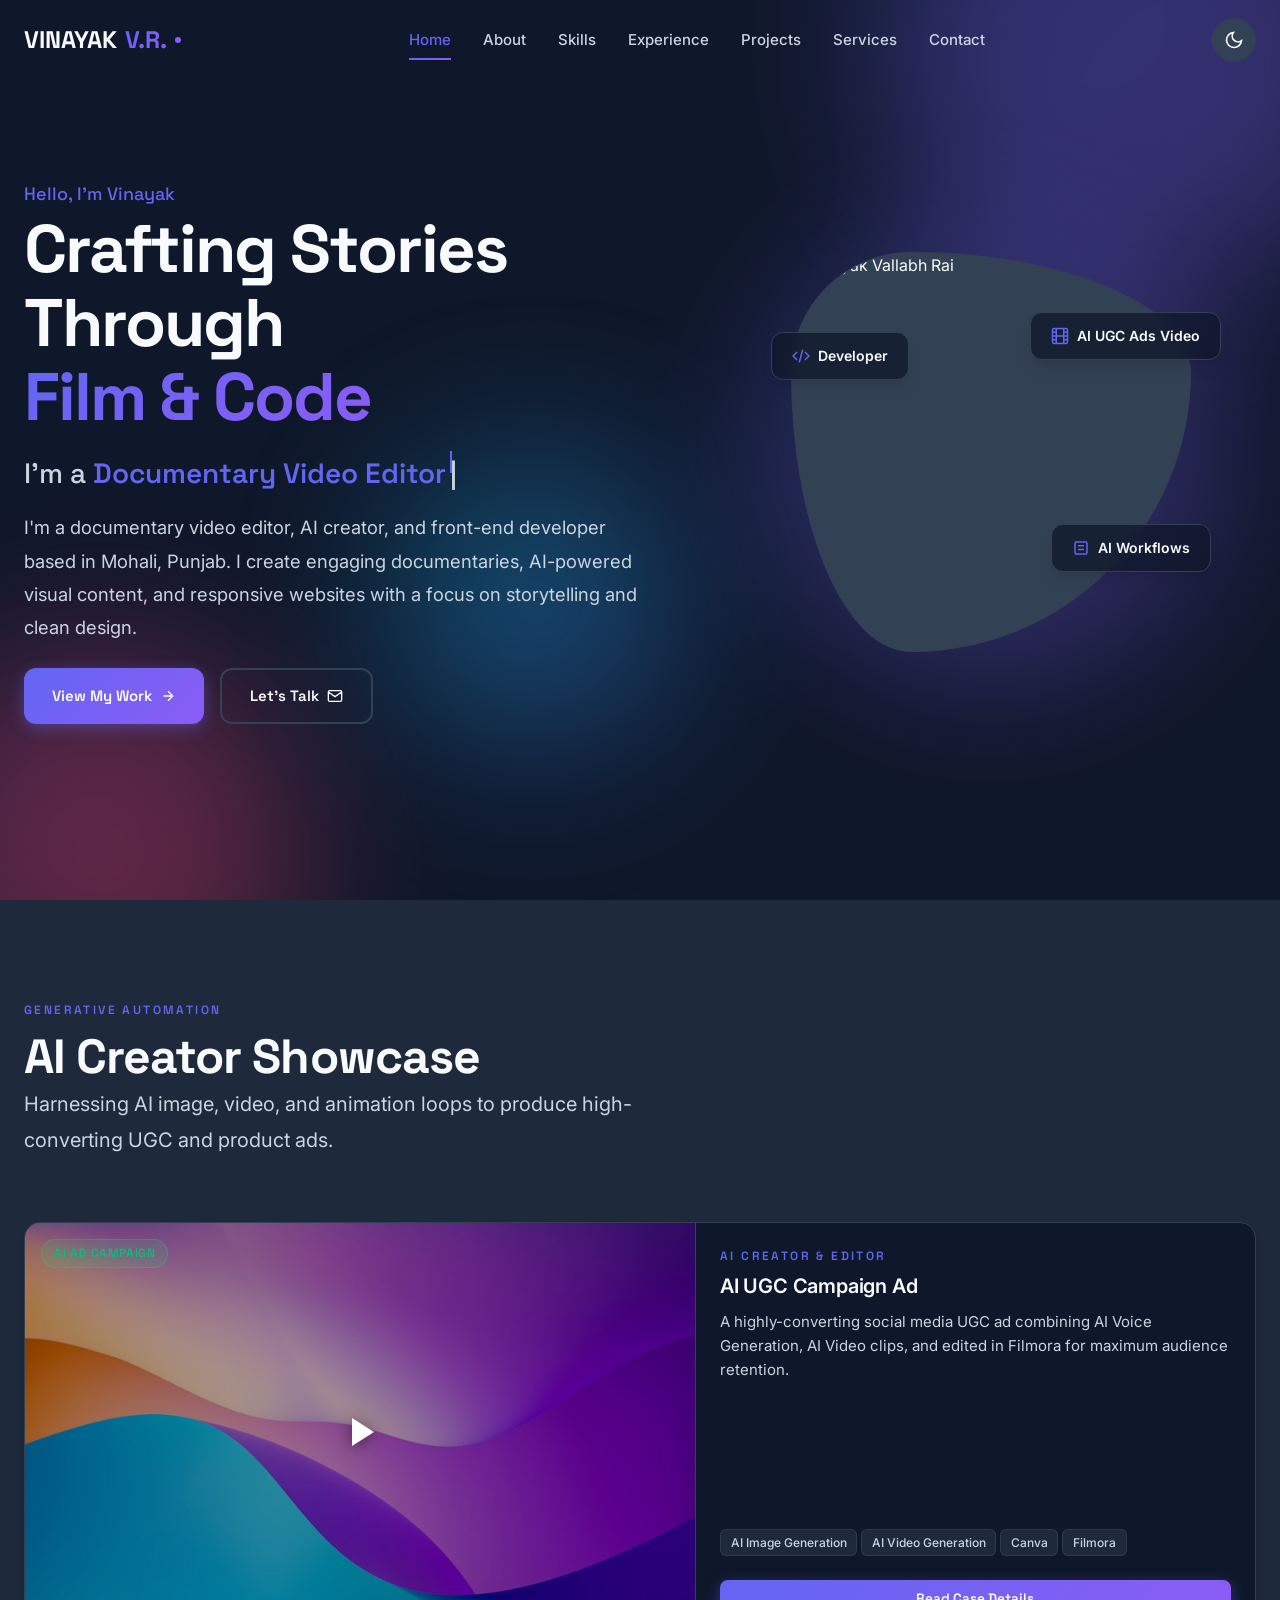
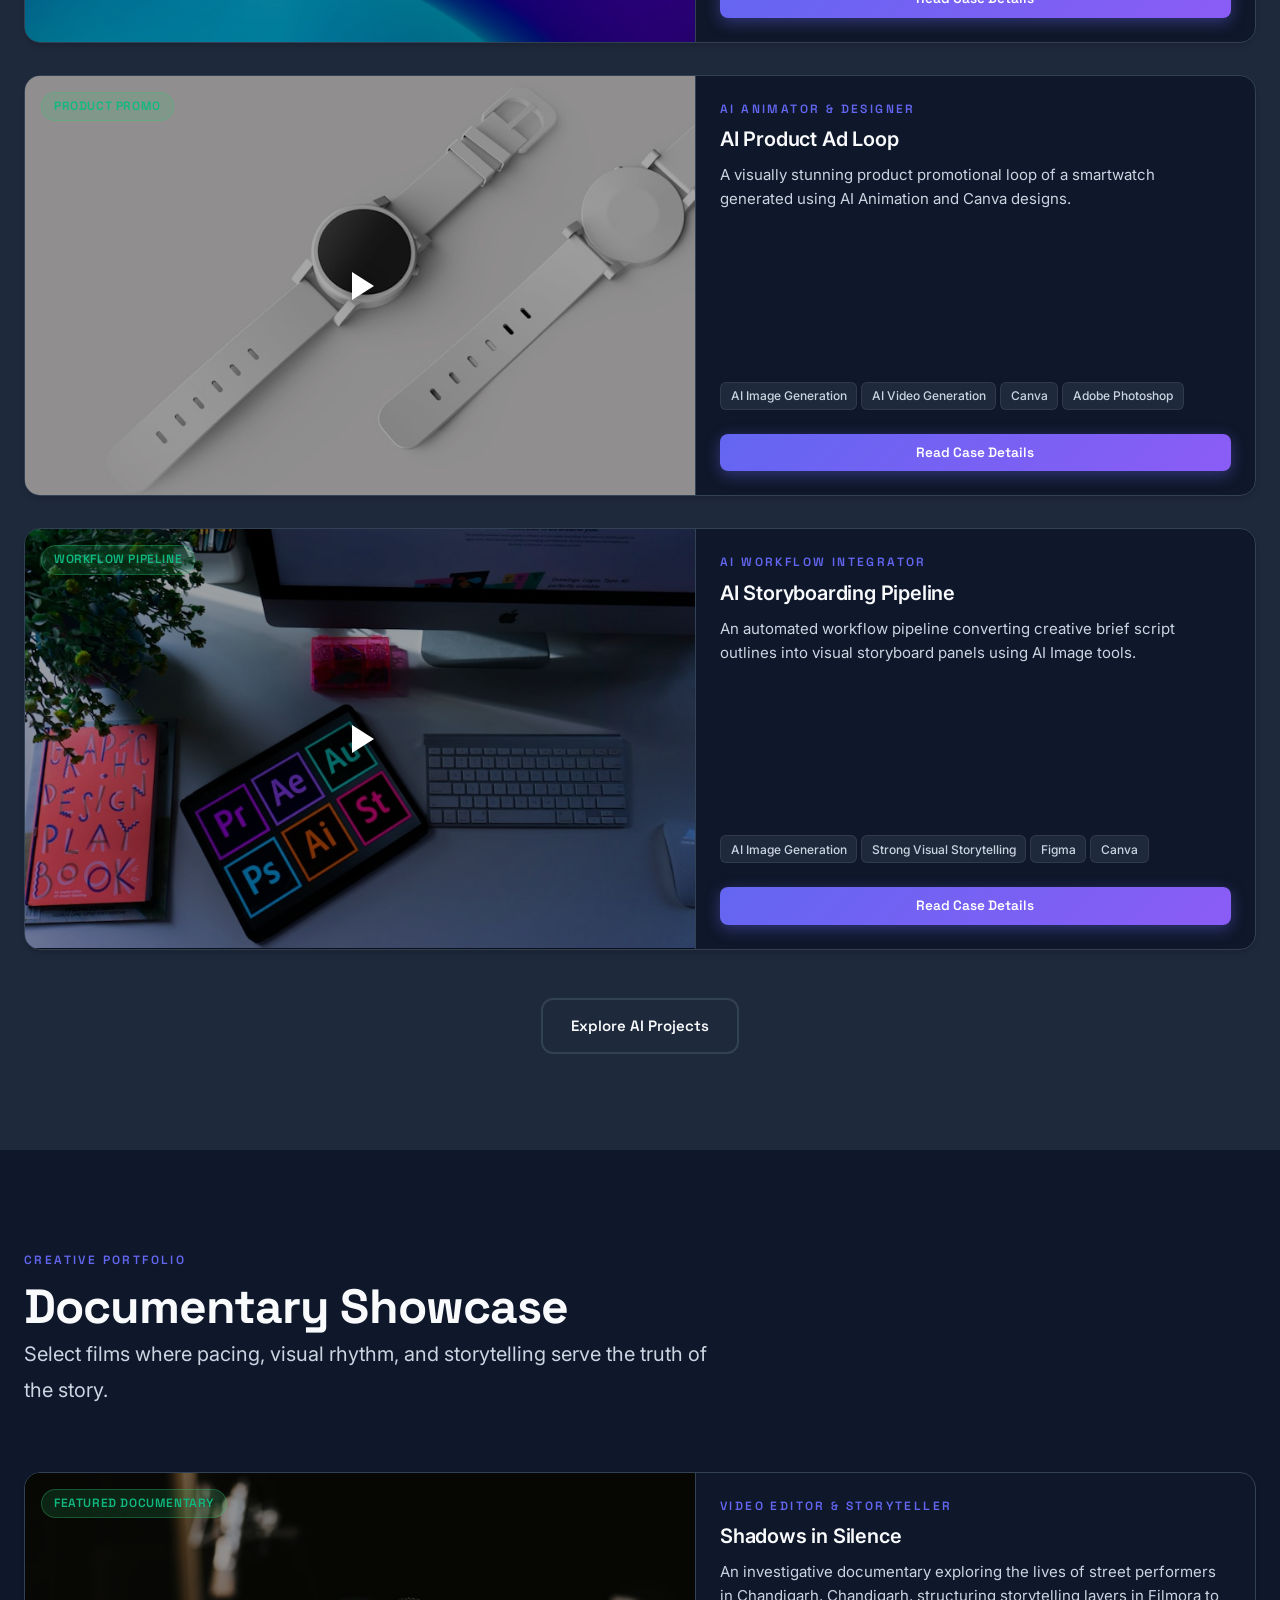
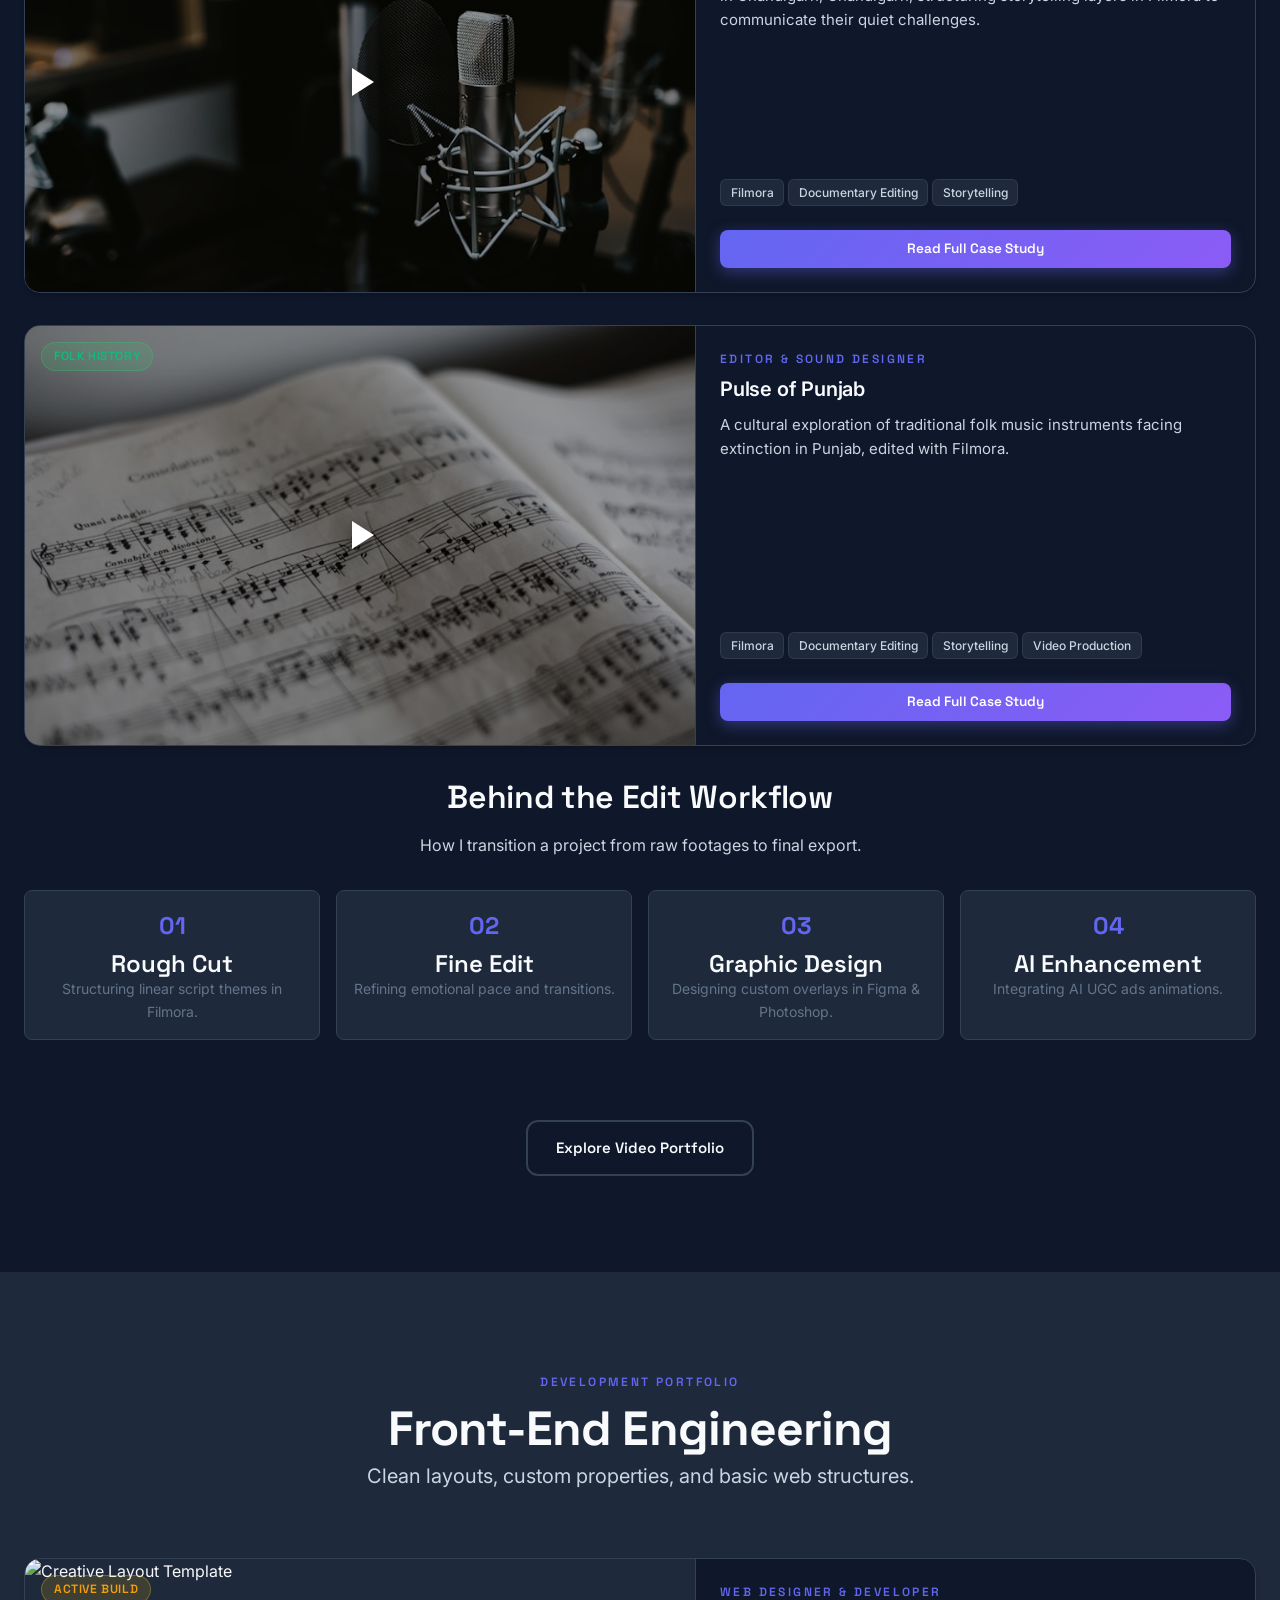
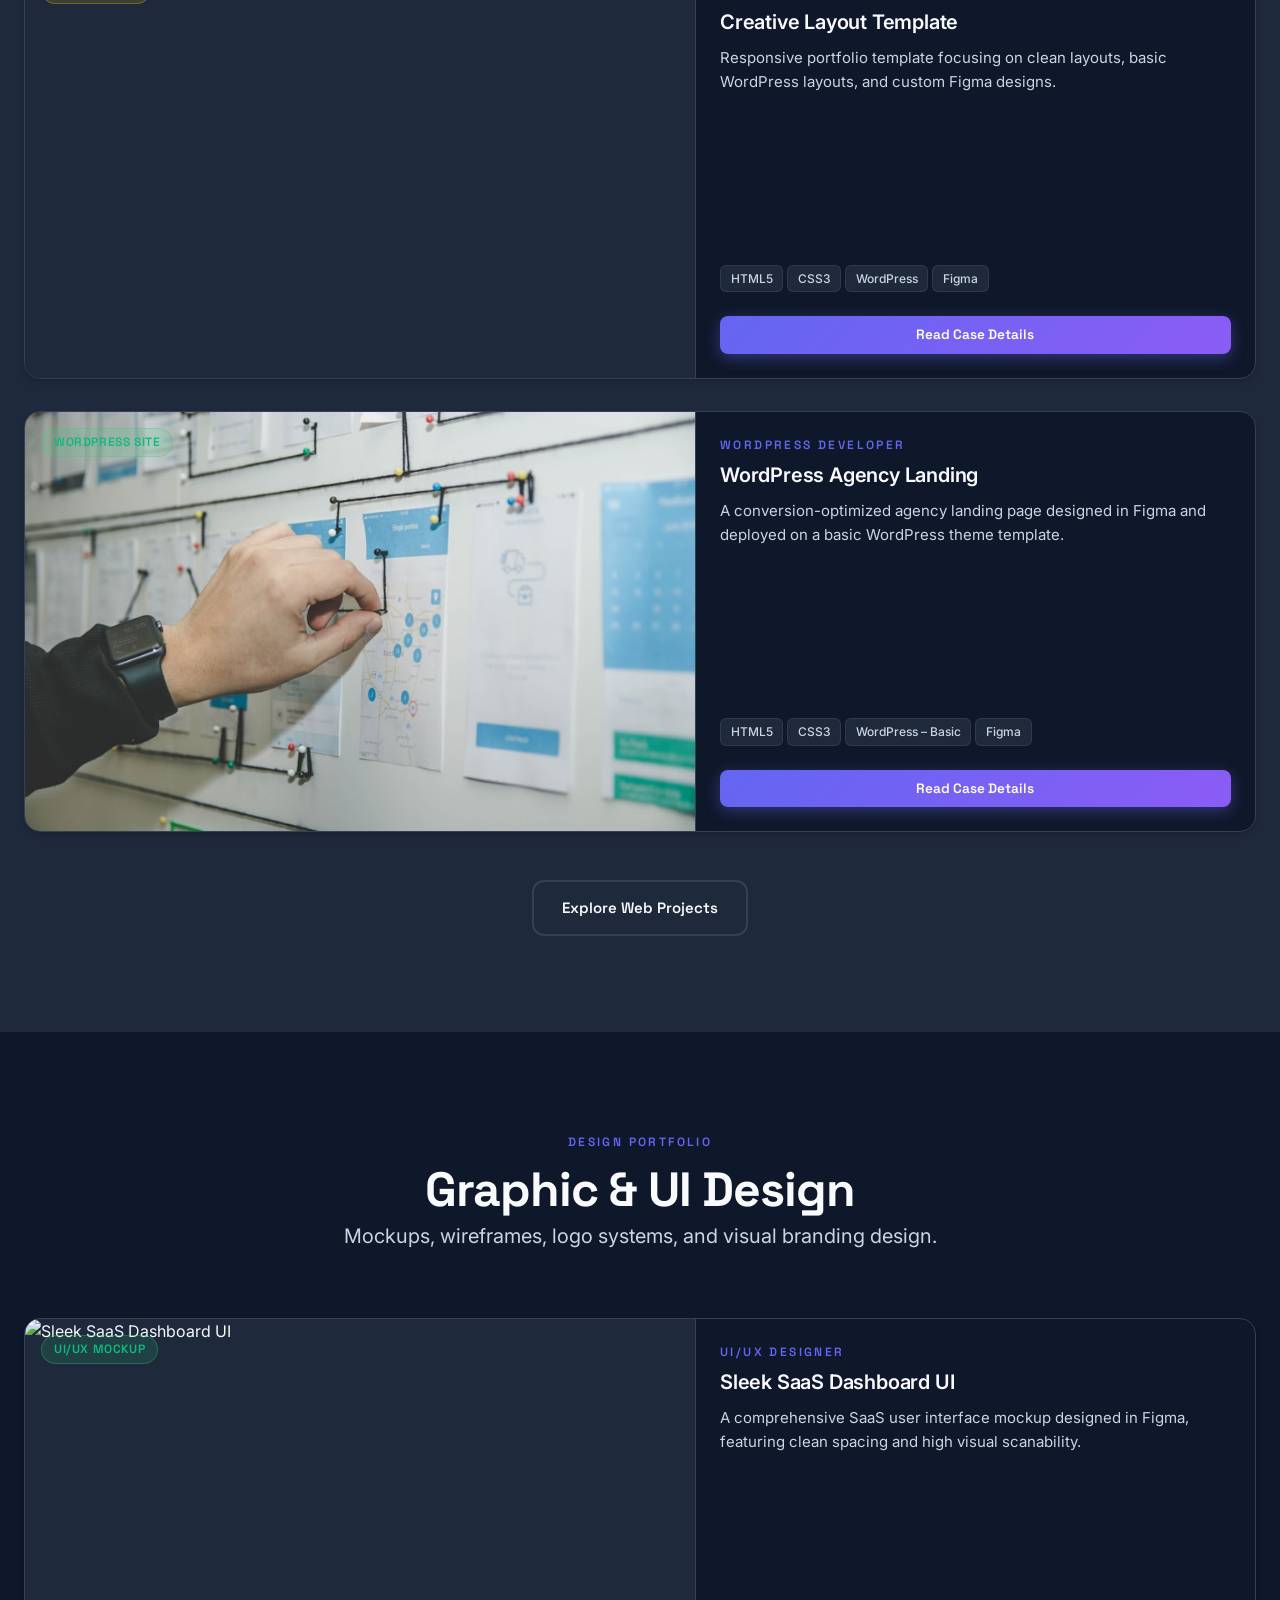
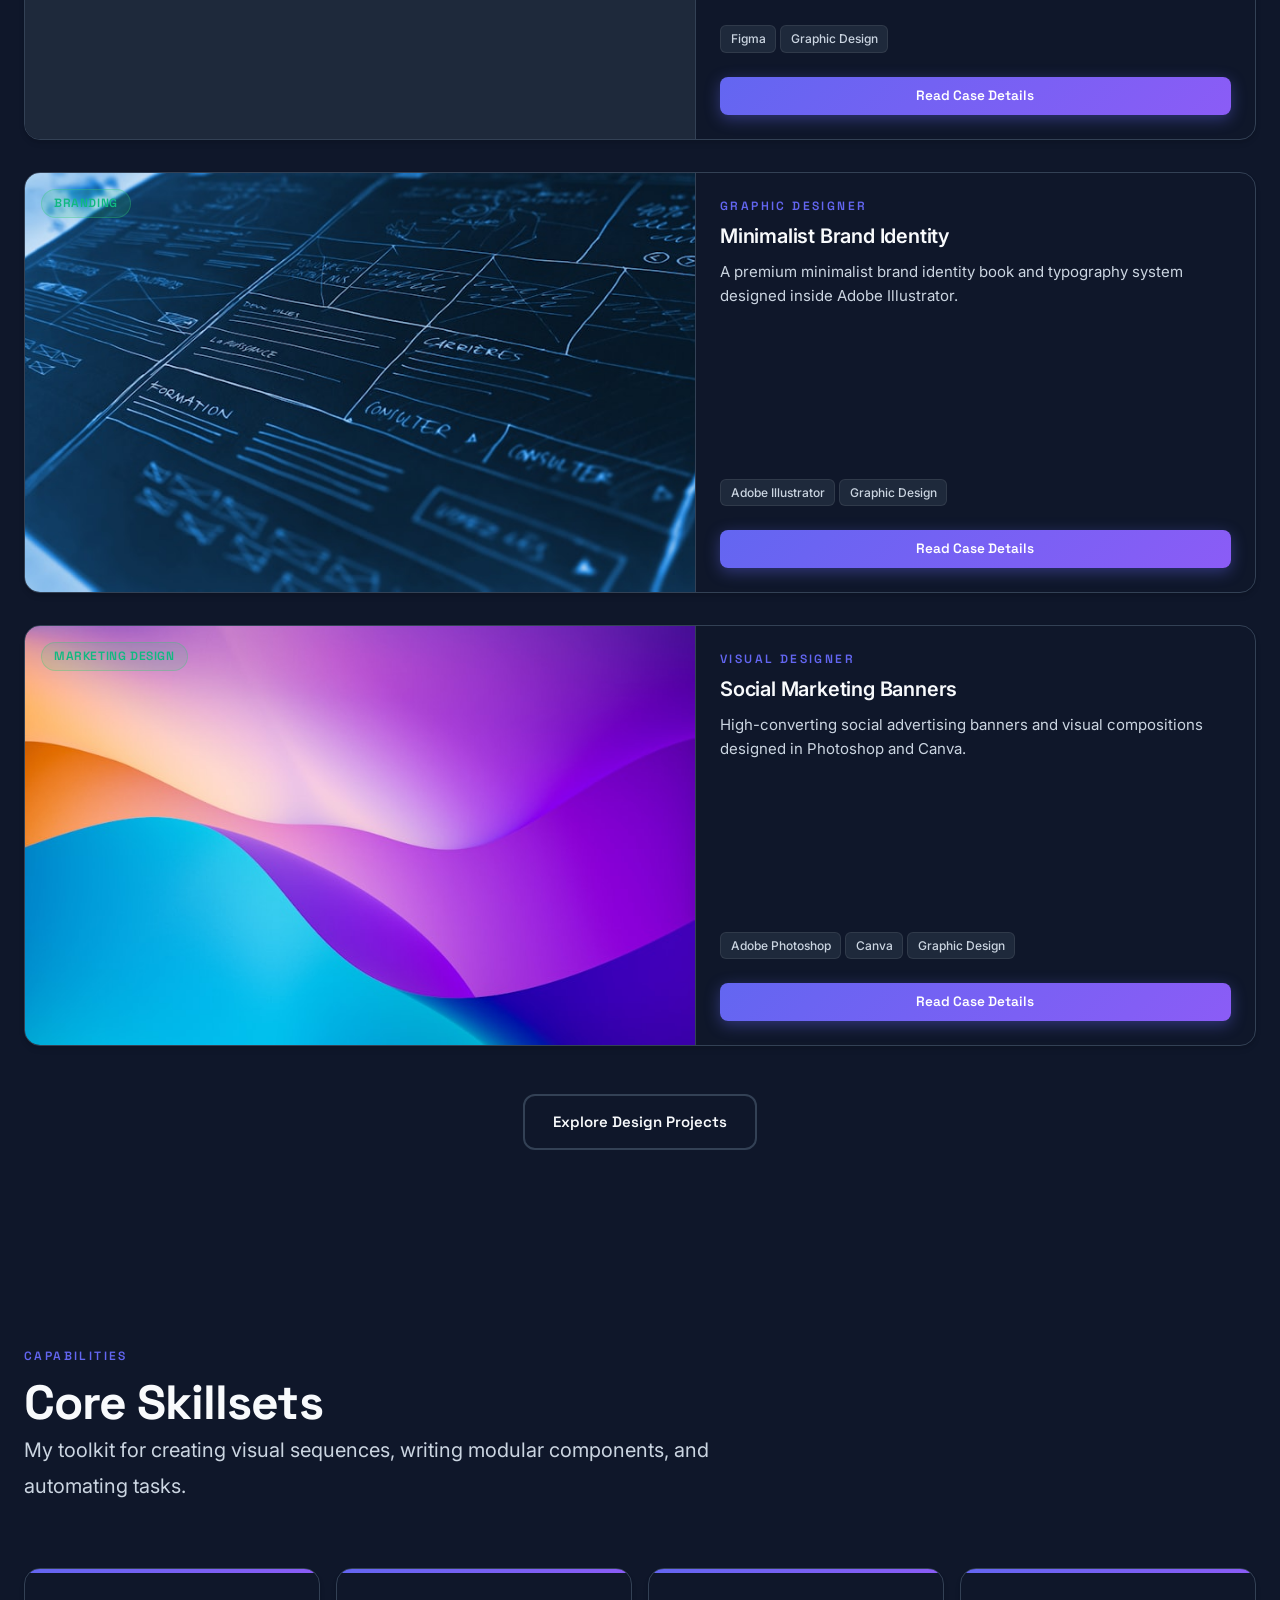
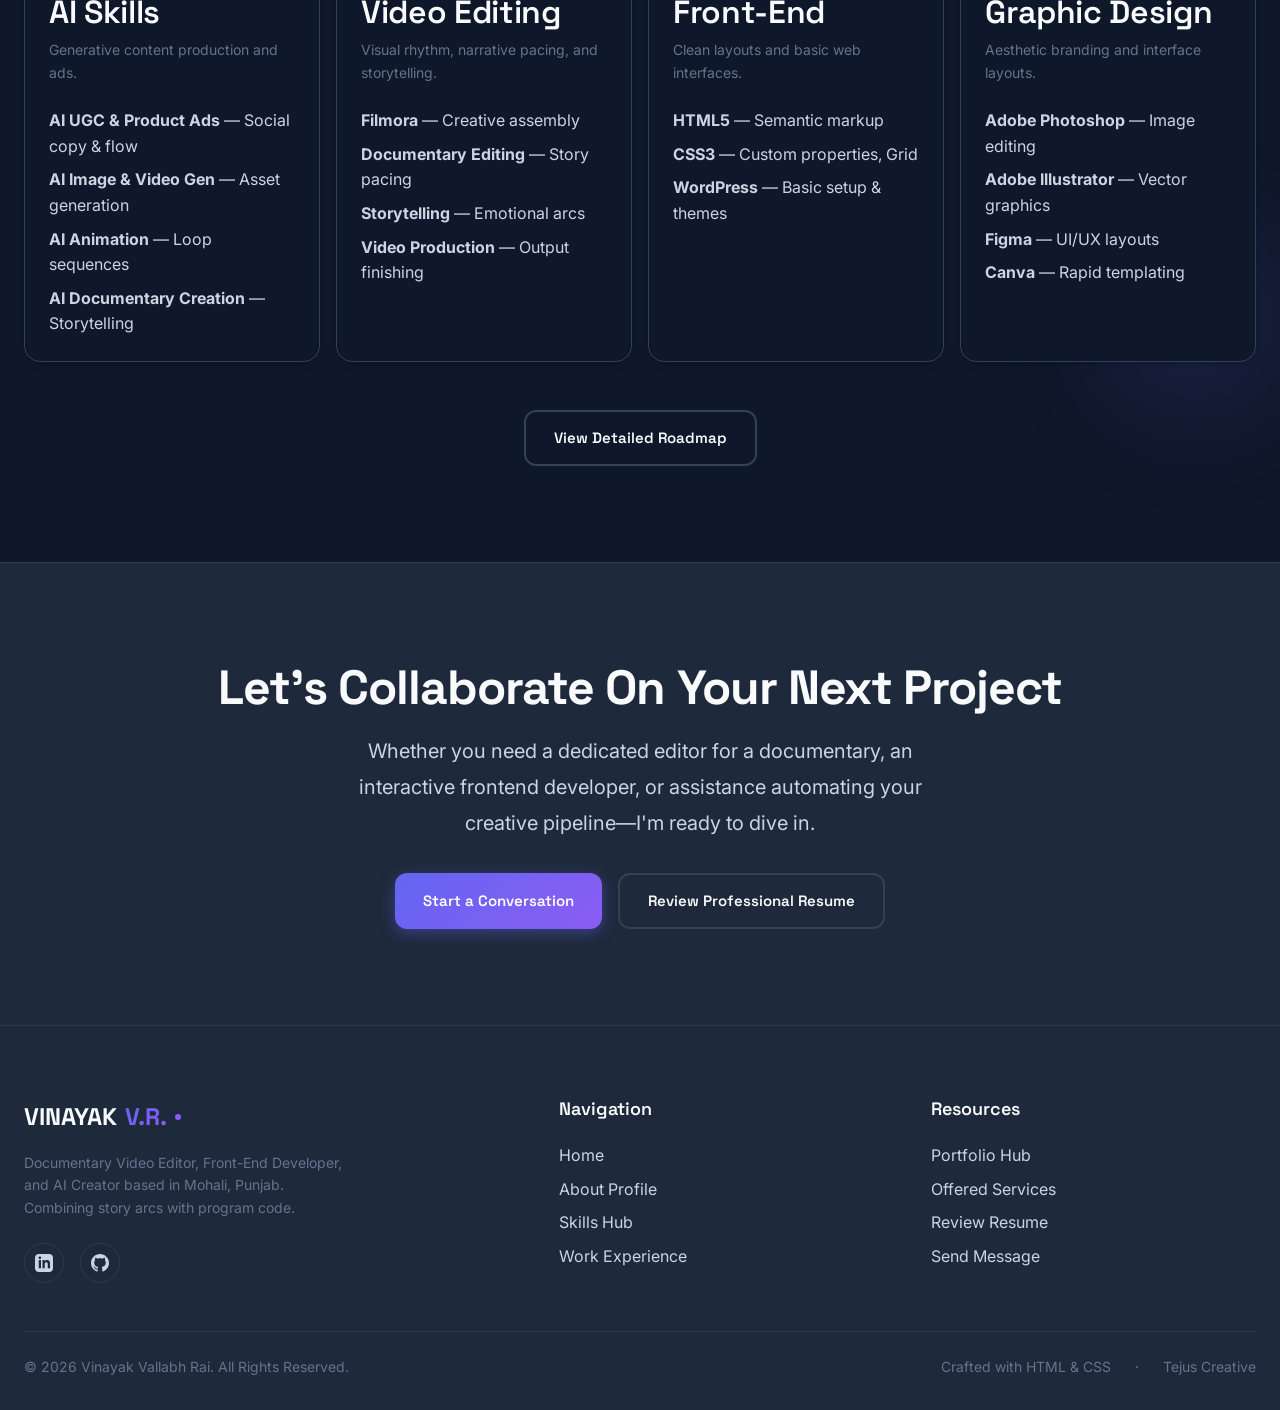
==== commit dee36a18: "Add AI UGC Ads Video floating badge to Hero Section" ====
--- a/index.html
+++ b/index.html
@@ -150,6 +150,19 @@
             <svg width="18" height="18" fill="none" stroke="currentColor" stroke-width="2" viewBox="0 0 24 24"><path d="M6 4h12a2 2 0 0 1 2 2v12a2 2 0 0 1-2 2H6a2 2 0 0 1-2-2V6a2 2 0 0 1 2-2zm2 5h8M8 14h8"/></svg>
             <span>AI Workflows</span>
           </div>
+          <div class="floating-card card-3" style="top: 15%; right: -30px; animation-delay: -1.5s;">
+            <svg width="18" height="18" fill="none" stroke="currentColor" stroke-width="2" viewBox="0 0 24 24">
+              <rect x="2" y="2" width="20" height="20" rx="2.18" ry="2.18"></rect>
+              <line x1="7" y1="2" x2="7" y2="22"></line>
+              <line x1="17" y1="2" x2="17" y2="22"></line>
+              <line x1="2" y1="12" x2="22" y2="12"></line>
+              <line x1="2" y1="7" x2="7" y2="7"></line>
+              <line x1="2" y1="17" x2="7" y2="17"></line>
+              <line x1="17" y1="17" x2="22" y2="17"></line>
+              <line x1="17" y1="7" x2="22" y2="7"></line>
+            </svg>
+            <span>AI UGC Ads Video</span>
+          </div>
         </div>
       </div>
     </div>
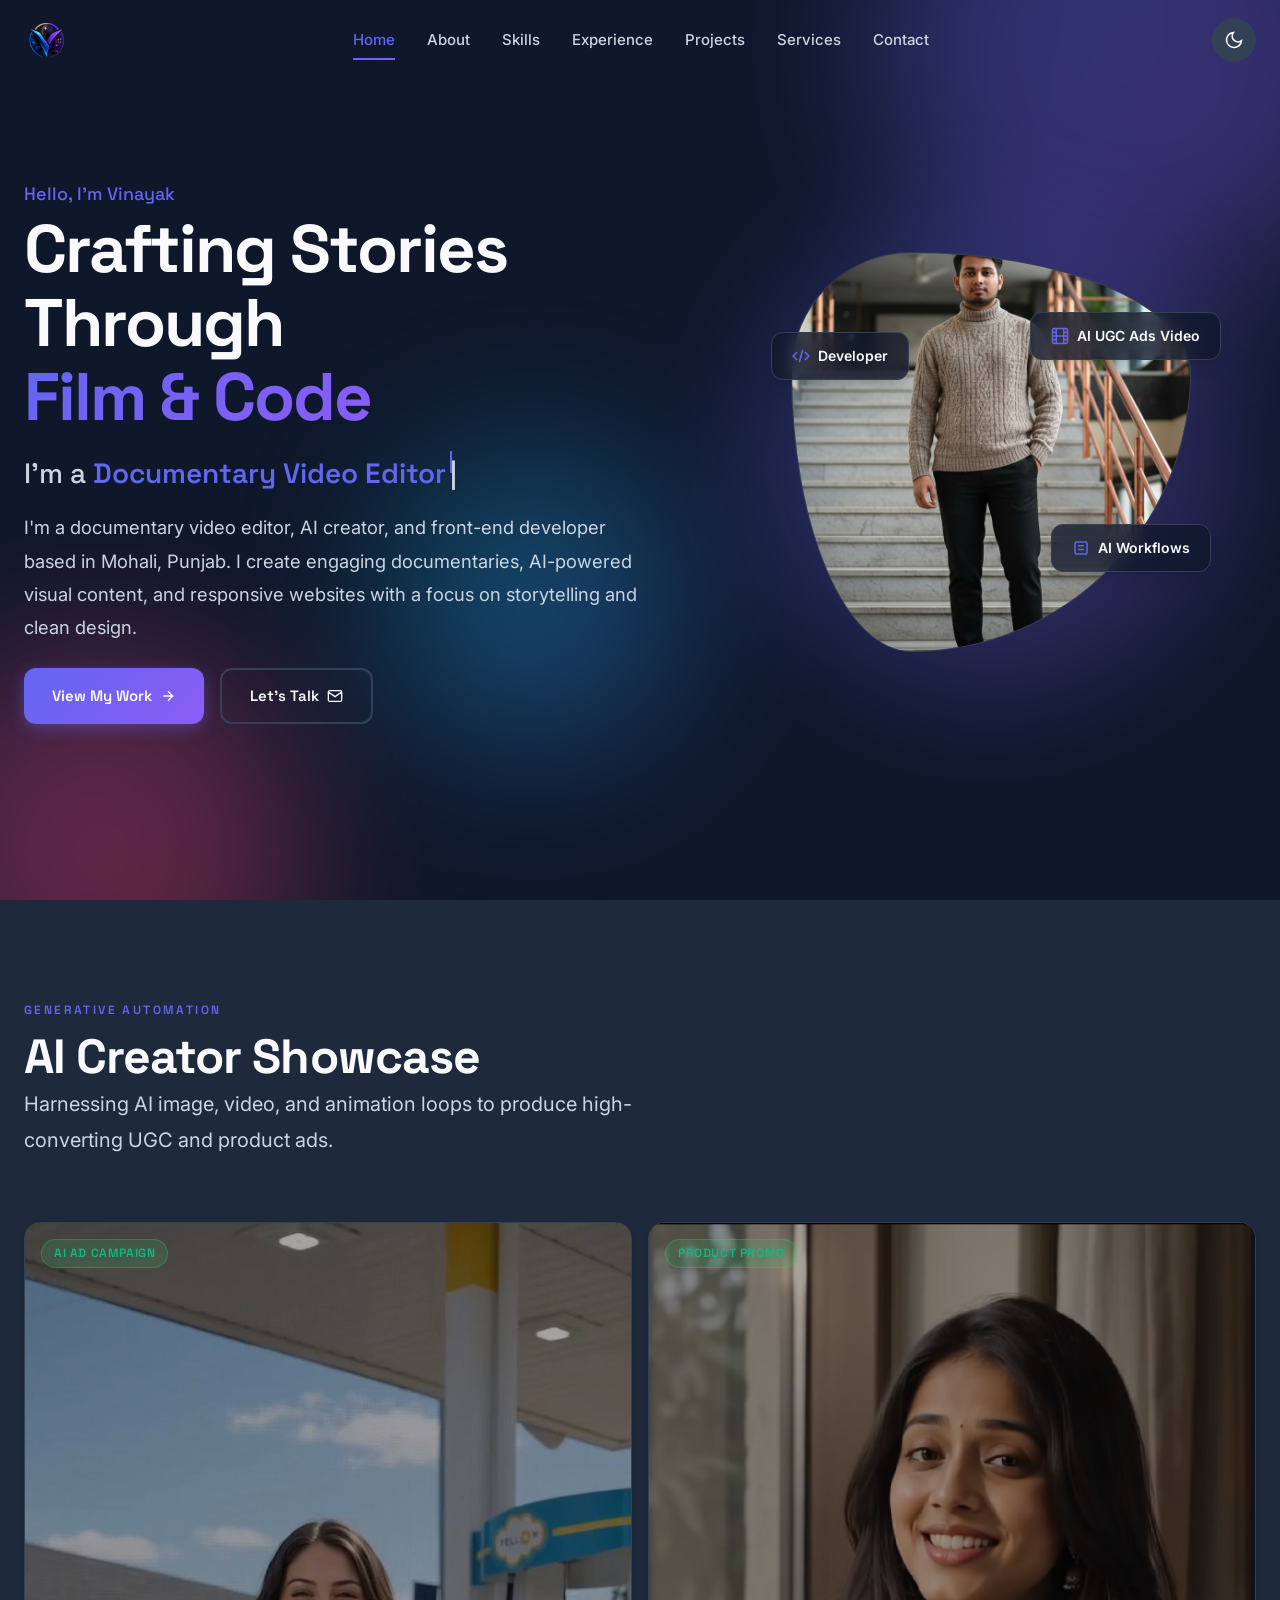
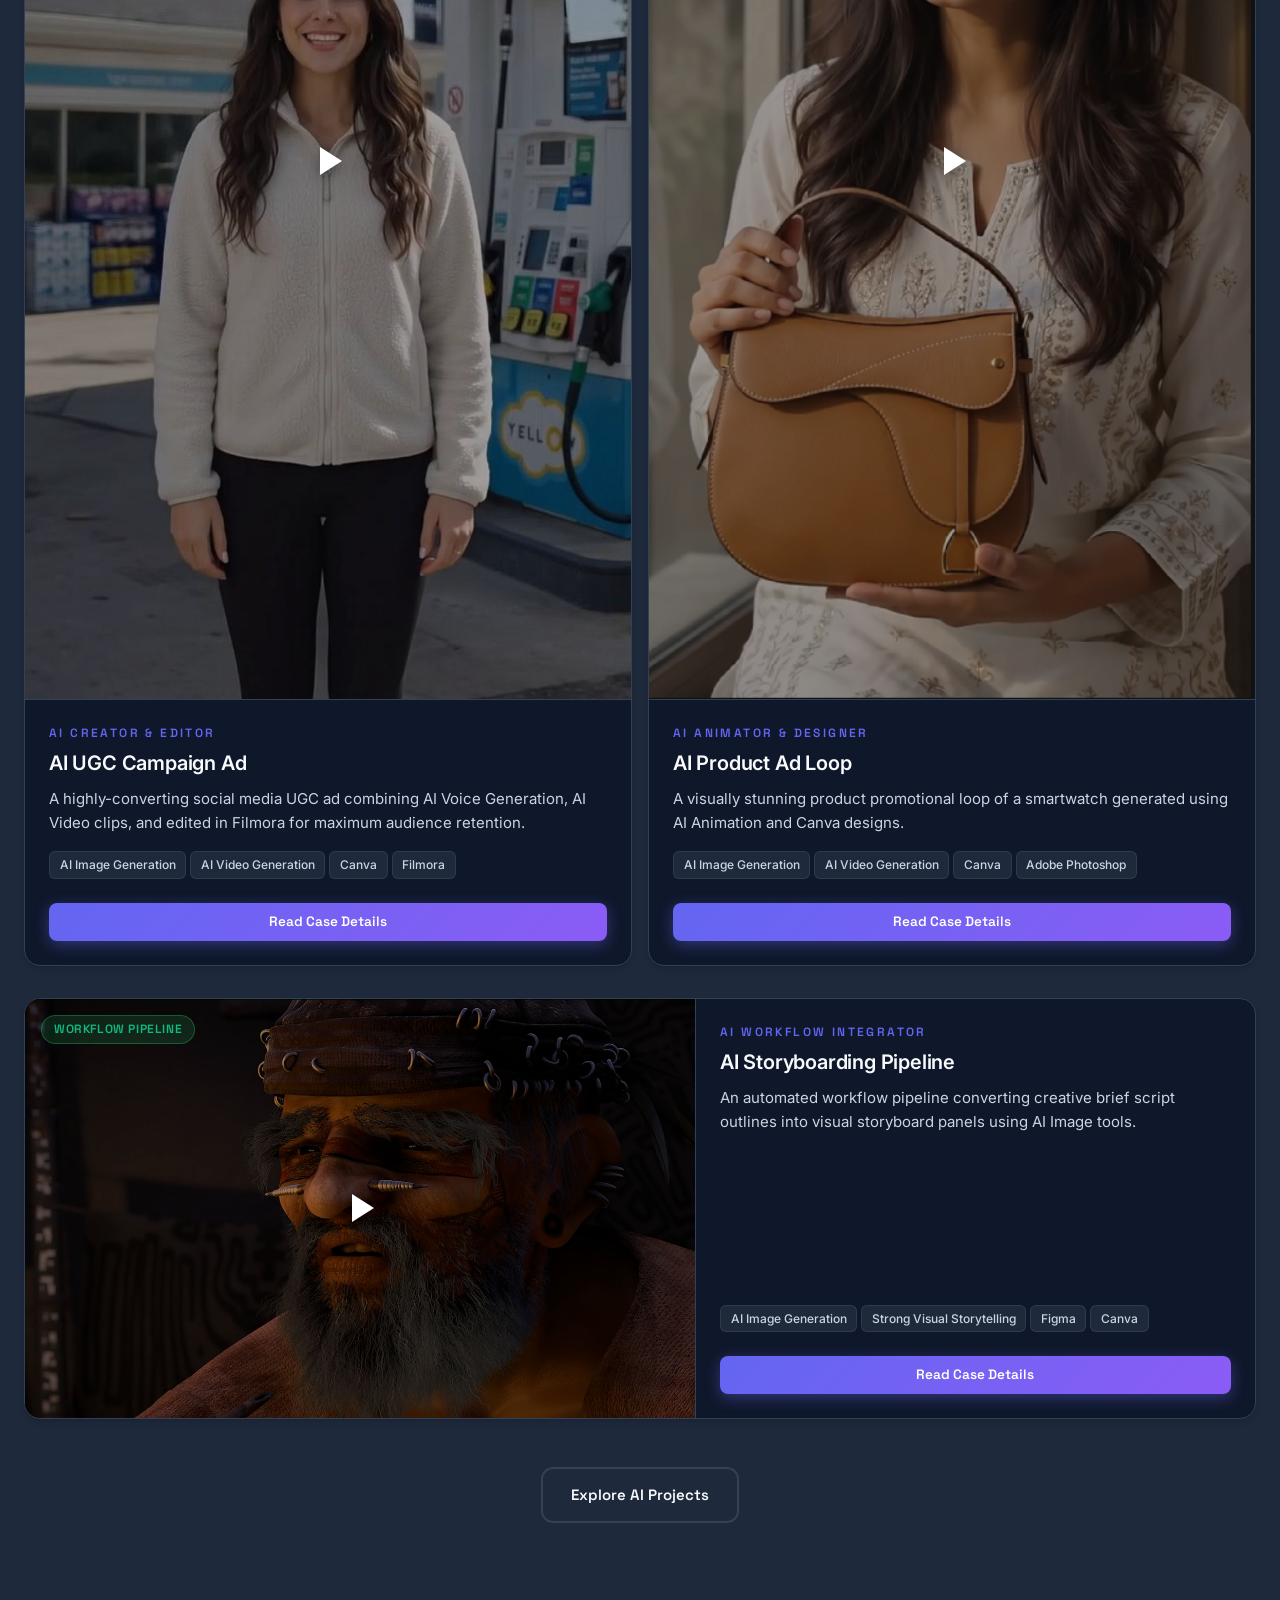
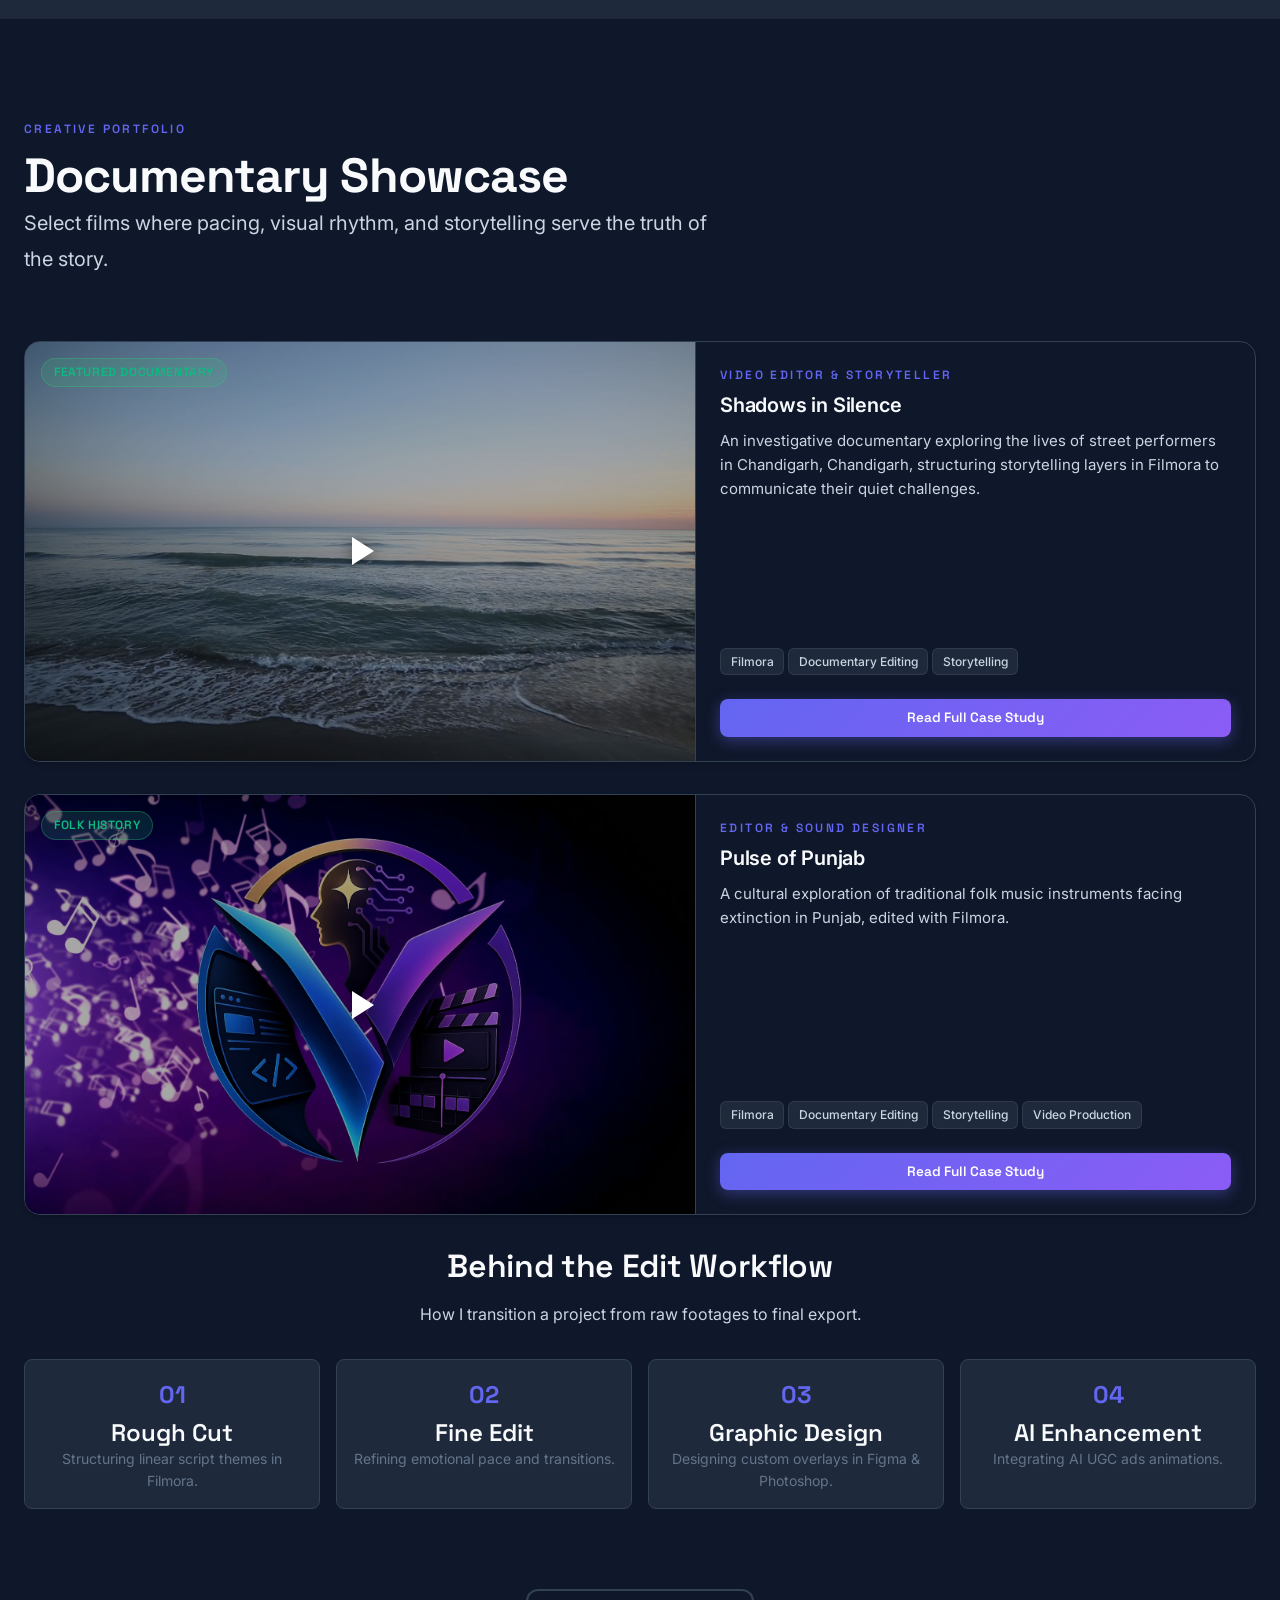
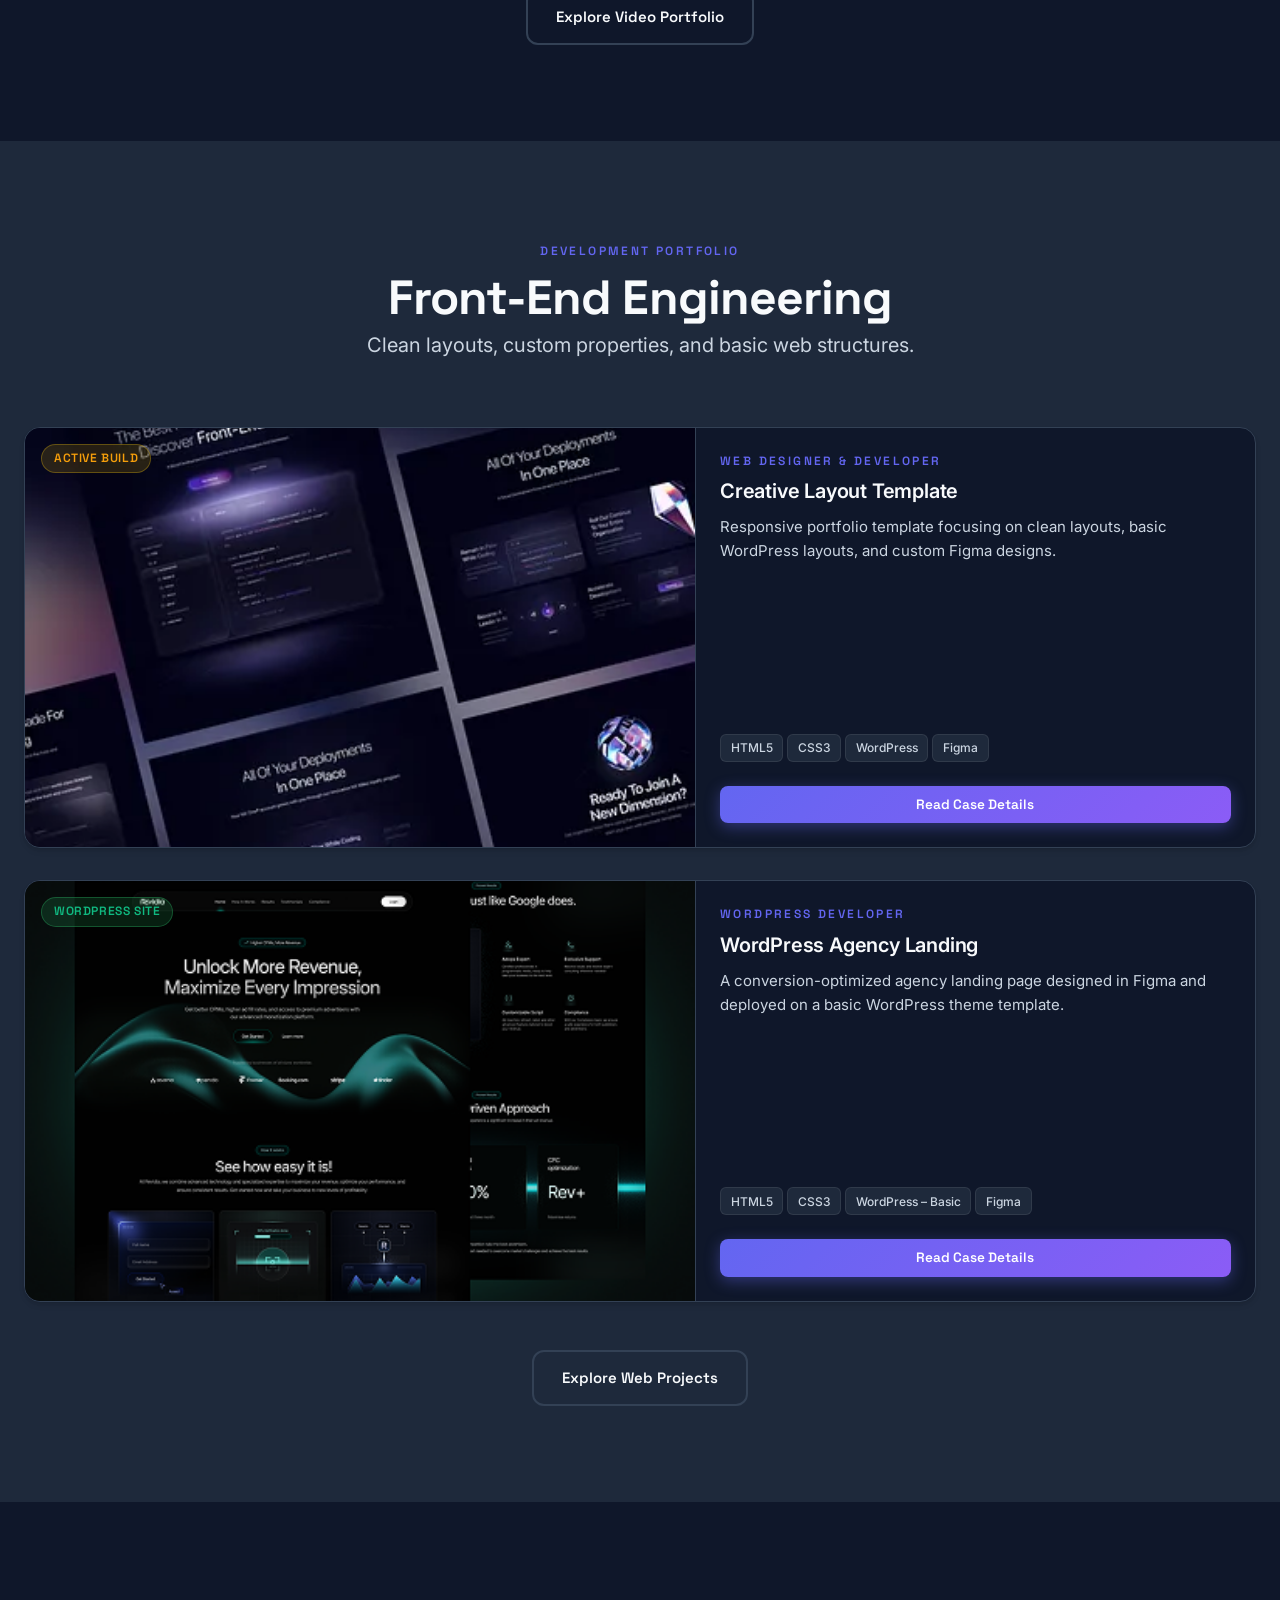
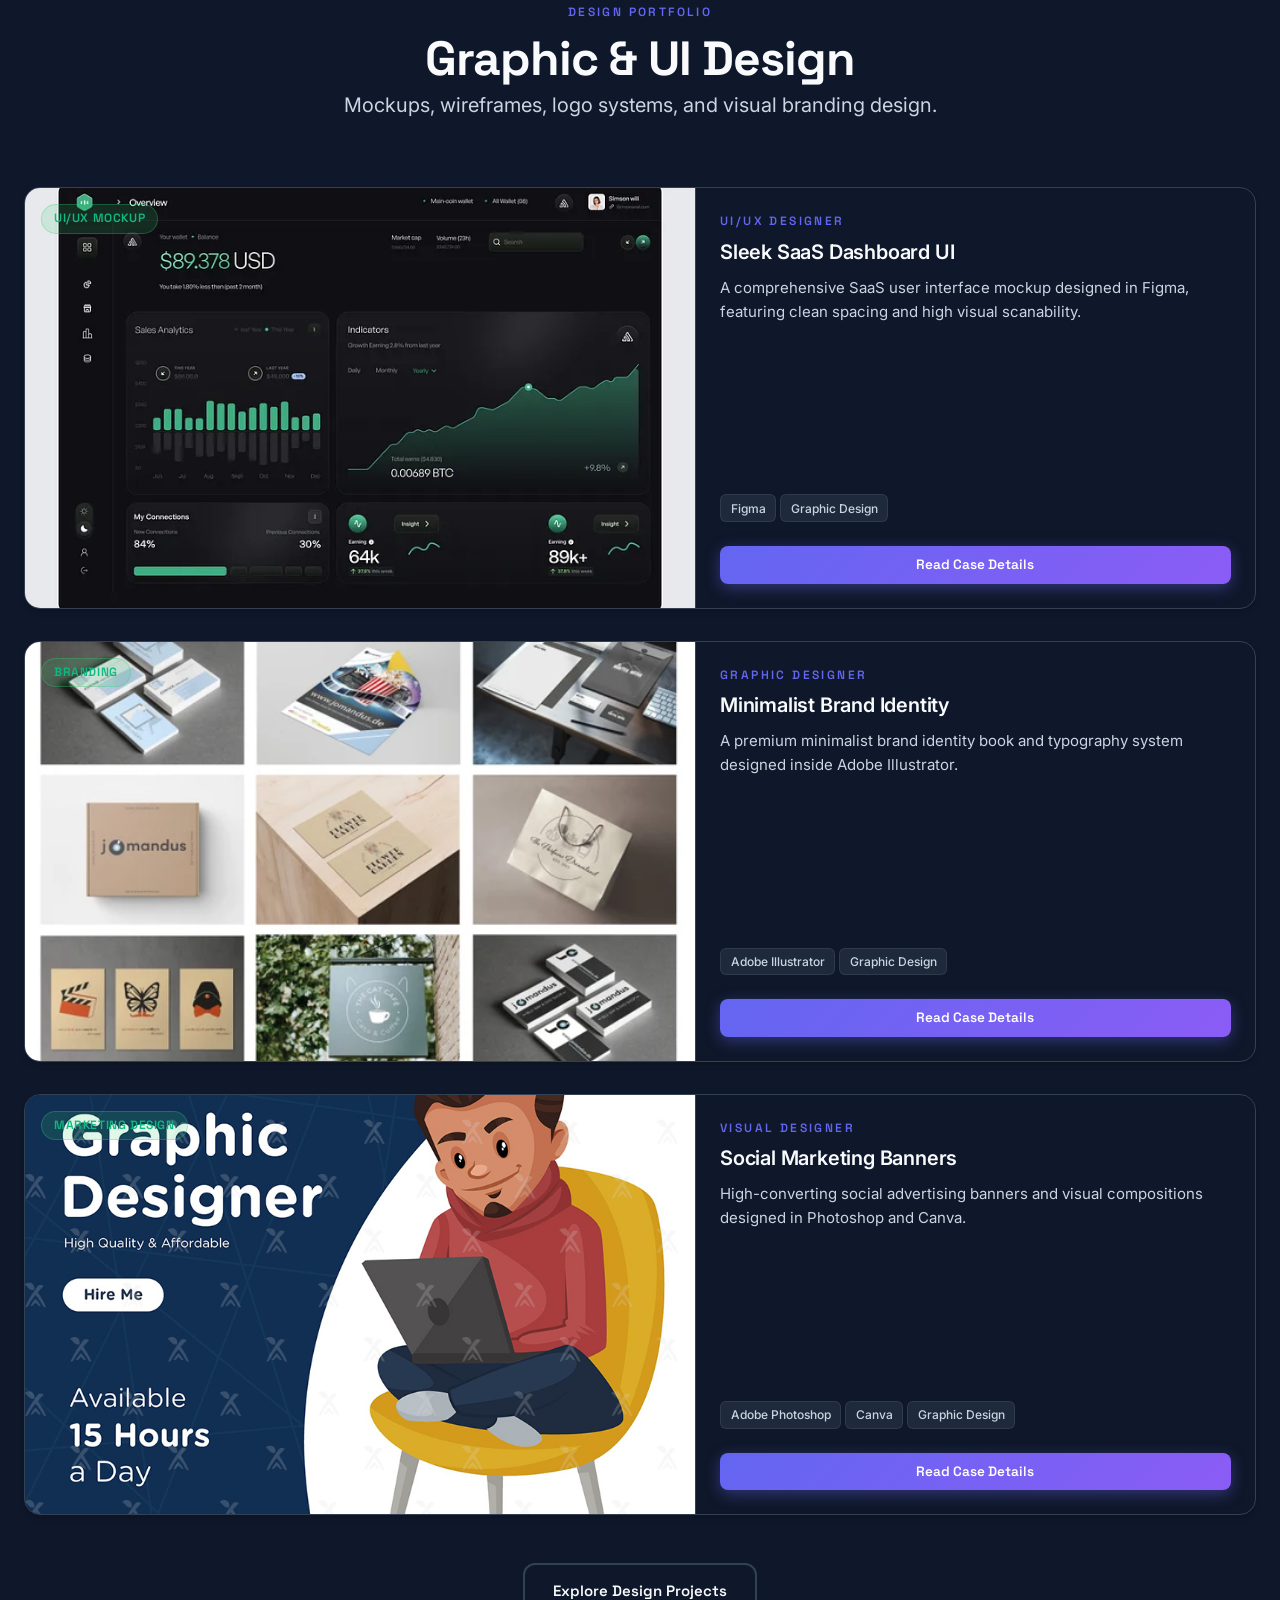
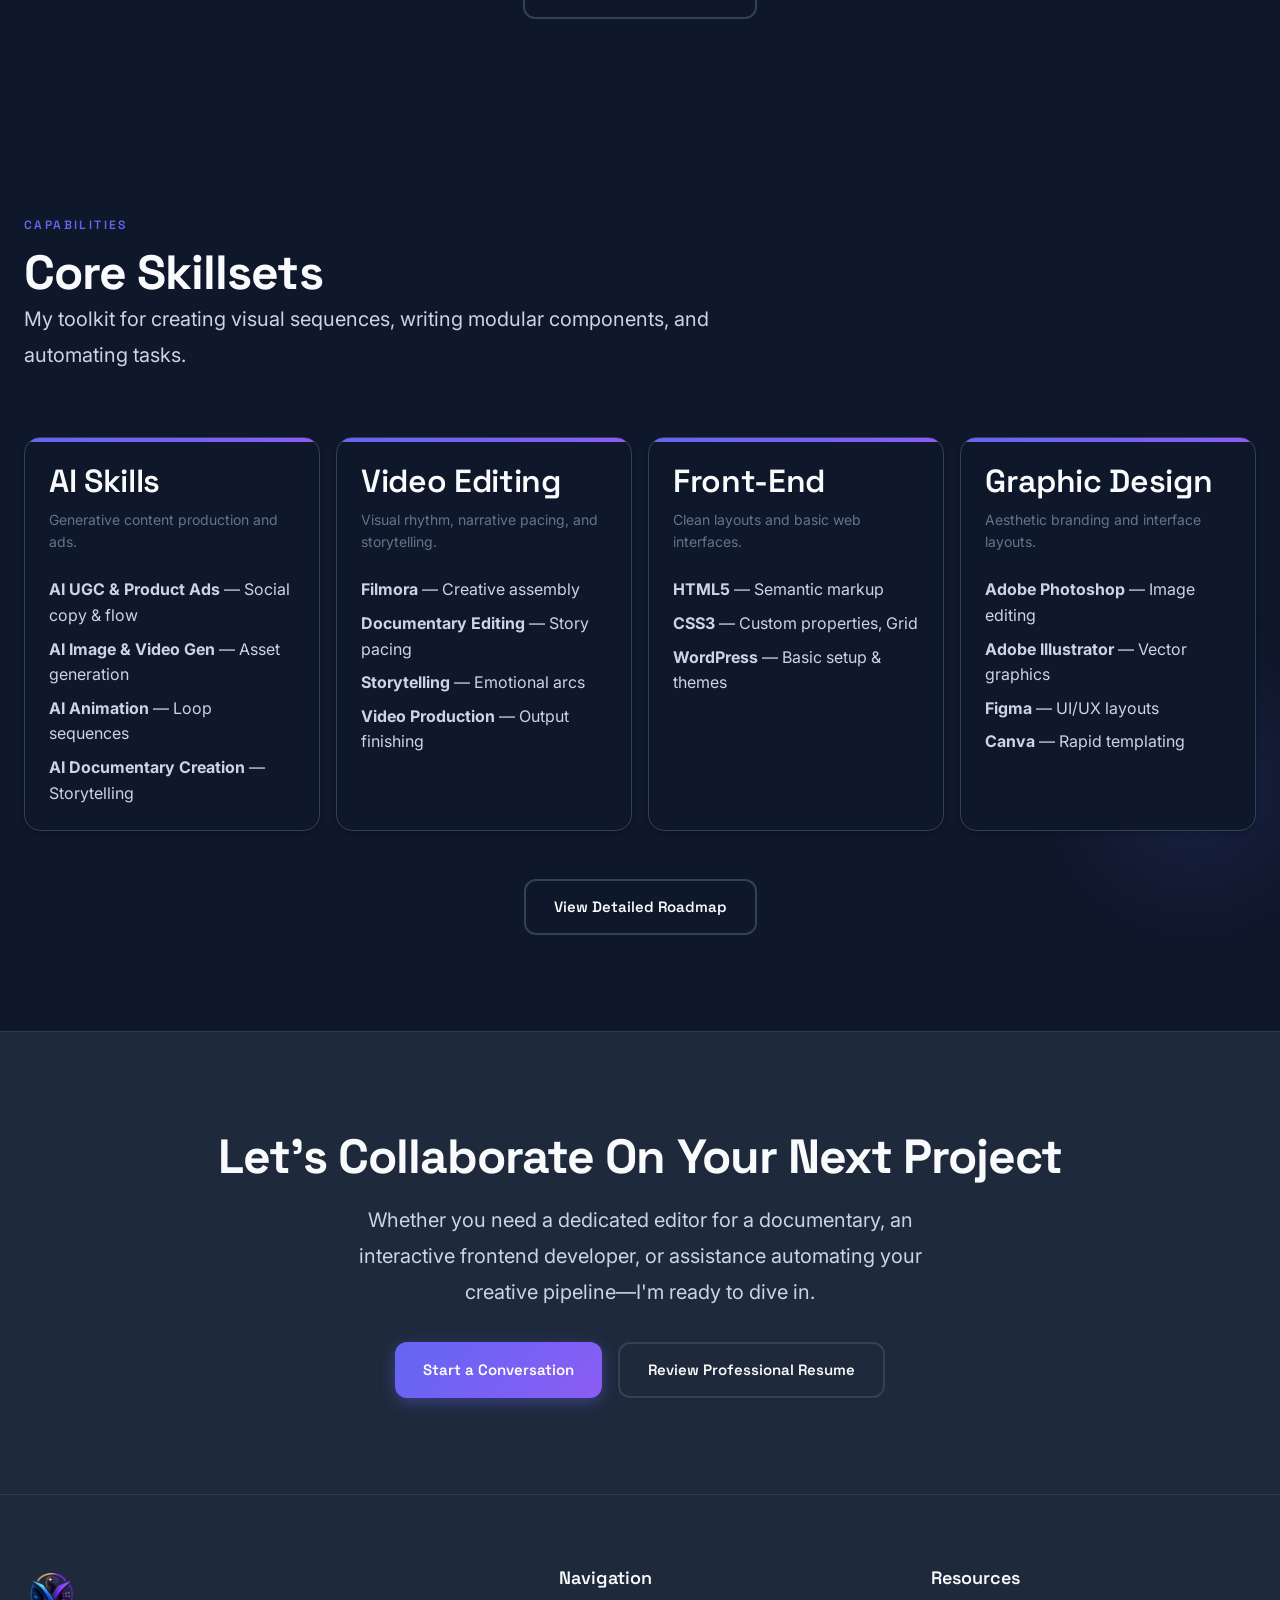
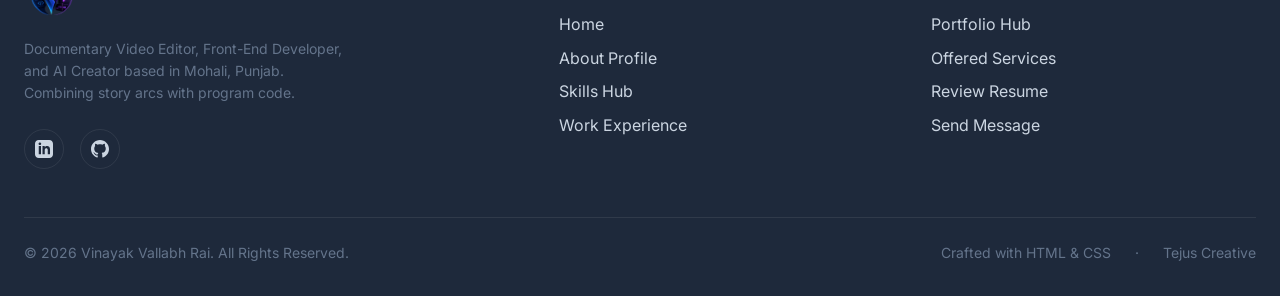
==== commit da47a3f0: "Reconstruct interactive Resume page, replace text branding with logo asset, update project showcase " ====
--- a/index.html
+++ b/index.html
@@ -34,7 +34,7 @@
   <!-- Preloader Screen -->
   <div class="loader-wrapper" id="preloader">
     <div class="loader-container">
-      <div class="loader-logo">VINAYAK<span>V.R.</span></div>
+      <div class="loader-logo"><img src="assets/images/logo-png.png" alt="Vinayak Logo" style="height: 60px; width: auto; object-fit: contain; display: inline-block;"></div>
       <div class="loader-bar-bg">
         <div class="loader-bar"></div>
       </div>
@@ -45,8 +45,7 @@
   <header class="header">
     <div class="container nav-container">
       <a href="./" class="logo">
-        VINAYAK<span>V.R.</span>
-        <div class="logo-dot"></div>
+        <img src="assets/images/logo-png.png" alt="Vinayak Logo" style="height: 45px; width: auto; object-fit: contain; display: block;">
       </a>
       
       <!-- Desktop Nav -->
@@ -141,7 +140,7 @@
       <div class="hero-image reveal delay-4">
         <div class="image-wrapper">
           <div class="image-glow"></div>
-          <img src="https://images.unsplash.com/photo-1507003211169-0a1dd7228f2d?auto=format&fit=crop&w=800&q=80" alt="Vinayak Vallabh Rai" class="profile-img-morph" style="display: block;">
+          <img src="assets/images/profile.jpg" alt="Vinayak Vallabh Rai" class="profile-img-morph" style="display: block;">
           <div class="floating-card card-1">
             <svg width="18" height="18" fill="none" stroke="currentColor" stroke-width="2" viewBox="0 0 24 24"><path d="M17.25 6.75 22.5 12l-5.25 5.25m-10.5 0L1.5 12l5.25-5.25m7.5-3-4.5 16.5"/></svg>
             <span>Developer</span>
@@ -178,60 +177,64 @@
       </div>
 
       <div class="flex flex-col gap-xl">
-        <!-- AI Project 1 -->
-        <div class="featured-card glass reveal">
-          <div class="featured-media">
-            <video src="assets/videos/ai-ugc.mp4" poster="assets/images/projects/ai-ugc.jpg" loop muted playsinline preload="metadata" style="width: 100%; height: 100%; object-fit: cover; display: block;"></video>
-            <span class="badge badge-status-completed" style="position: absolute; top: 16px; left: 16px; z-index: 2;">AI Ad Campaign</span>
-            <div class="video-hover-overlay" style="position: absolute; inset: 0; background: rgba(0,0,0,0.35); display: flex; align-items: center; justify-content: center; transition: opacity var(--transition-normal); z-index: 1; pointer-events: none;">
-              <svg width="48" height="48" fill="#ffffff" viewBox="0 0 24 24" style="filter: drop-shadow(0 2px 8px rgba(0,0,0,0.5));">
-                <path d="M8 5v14l11-7z"/>
-              </svg>
-            </div>
-          </div>
-          <div class="card-body">
-            <span class="eyebrow">AI Creator & Editor</span>
-            <h3 class="card-title">AI UGC Campaign Ad</h3>
-            <p class="card-text">A highly-converting social media UGC ad combining AI Voice Generation, AI Video clips, and edited in Filmora for maximum audience retention.</p>
-            <div class="tag-container mb-lg">
-              <span class="tag">AI Image Generation</span>
-              <span class="tag">AI Video Generation</span>
-              <span class="tag">Canva</span>
-              <span class="tag">Filmora</span>
-            </div>
-            <a href="project-detail.html?slug=ai-ugc-campaign-ad" class="btn btn-primary btn-sm">Read Case Details</a>
-          </div>
-        </div>
-
-        <!-- AI Project 2 -->
-        <div class="featured-card glass reveal">
-          <div class="featured-media">
-            <video src="assets/videos/ai-product.mp4" poster="assets/images/projects/ai-product.jpg" loop muted playsinline preload="metadata" style="width: 100%; height: 100%; object-fit: cover; display: block;"></video>
-            <span class="badge badge-status-completed" style="position: absolute; top: 16px; left: 16px; z-index: 2;">Product Promo</span>
-            <div class="video-hover-overlay" style="position: absolute; inset: 0; background: rgba(0,0,0,0.35); display: flex; align-items: center; justify-content: center; transition: opacity var(--transition-normal); z-index: 1; pointer-events: none;">
-              <svg width="48" height="48" fill="#ffffff" viewBox="0 0 24 24" style="filter: drop-shadow(0 2px 8px rgba(0,0,0,0.5));">
-                <path d="M8 5v14l11-7z"/>
-              </svg>
-            </div>
-          </div>
-          <div class="card-body">
-            <span class="eyebrow">AI Animator & Designer</span>
-            <h3 class="card-title">AI Product Ad Loop</h3>
-            <p class="card-text">A visually stunning product promotional loop of a smartwatch generated using AI Animation and Canva designs.</p>
-            <div class="tag-container mb-lg">
-              <span class="tag">AI Image Generation</span>
-              <span class="tag">AI Video Generation</span>
-              <span class="tag">Canva</span>
-              <span class="tag">Adobe Photoshop</span>
-            </div>
-            <a href="project-detail.html?slug=ai-product-ad-loop" class="btn btn-primary btn-sm">Read Case Details</a>
-          </div>
-        </div>
-
-        <!-- AI Project 3 -->
-        <div class="featured-card glass reveal">
-          <div class="featured-media">
-            <video src="assets/videos/ai-storyboard.mp4" poster="assets/images/projects/ai-storyboard.jpg" loop muted playsinline preload="metadata" style="width: 100%; height: 100%; object-fit: cover; display: block;"></video>
+        <!-- Row 1: Portrait Cards Grid -->
+        <div class="grid grid-cols-1 grid-cols-md-2 gap-xl">
+          <!-- AI Project 1 (Portrait) -->
+          <div class="card glass reveal flex flex-col">
+            <div class="card-media" style="aspect-ratio: 9/16; position: relative; overflow: hidden; background-color: var(--bg-secondary);">
+              <video src="assets/videos/ai-ugc.mp4" poster="assets/images/projects/ai-ugc.jpg" loop muted playsinline preload="metadata" style="width: 100%; height: 100%; object-fit: cover; display: block;"></video>
+              <span class="badge badge-status-completed" style="position: absolute; top: 16px; left: 16px; z-index: 2;">AI Ad Campaign</span>
+              <div class="video-hover-overlay" style="position: absolute; inset: 0; background: rgba(0,0,0,0.35); display: flex; align-items: center; justify-content: center; transition: opacity var(--transition-normal); z-index: 1; pointer-events: none;">
+                <svg width="48" height="48" fill="#ffffff" viewBox="0 0 24 24" style="filter: drop-shadow(0 2px 8px rgba(0,0,0,0.5));">
+                  <path d="M8 5v14l11-7z"/>
+                </svg>
+              </div>
+            </div>
+            <div class="card-body">
+              <span class="eyebrow">AI Creator & Editor</span>
+              <h3 class="card-title">AI UGC Campaign Ad</h3>
+              <p class="card-text">A highly-converting social media UGC ad combining AI Voice Generation, AI Video clips, and edited in Filmora for maximum audience retention.</p>
+              <div class="tag-container mb-lg">
+                <span class="tag">AI Image Generation</span>
+                <span class="tag">AI Video Generation</span>
+                <span class="tag">Canva</span>
+                <span class="tag">Filmora</span>
+              </div>
+              <a href="project-detail.html?slug=ai-ugc-campaign-ad" class="btn btn-primary btn-sm">Read Case Details</a>
+            </div>
+          </div>
+
+          <!-- AI Project 2 (Portrait) -->
+          <div class="card glass reveal flex flex-col">
+            <div class="card-media" style="aspect-ratio: 9/16; position: relative; overflow: hidden; background-color: var(--bg-secondary);">
+              <video src="assets/videos/ai-product.mp4" poster="assets/images/projects/ai-product.png" loop muted playsinline preload="metadata" style="width: 100%; height: 100%; object-fit: cover; display: block;"></video>
+              <span class="badge badge-status-completed" style="position: absolute; top: 16px; left: 16px; z-index: 2;">Product Promo</span>
+              <div class="video-hover-overlay" style="position: absolute; inset: 0; background: rgba(0,0,0,0.35); display: flex; align-items: center; justify-content: center; transition: opacity var(--transition-normal); z-index: 1; pointer-events: none;">
+                <svg width="48" height="48" fill="#ffffff" viewBox="0 0 24 24" style="filter: drop-shadow(0 2px 8px rgba(0,0,0,0.5));">
+                  <path d="M8 5v14l11-7z"/>
+                </svg>
+              </div>
+            </div>
+            <div class="card-body">
+              <span class="eyebrow">AI Animator & Designer</span>
+              <h3 class="card-title">AI Product Ad Loop</h3>
+              <p class="card-text">A visually stunning product promotional loop of a smartwatch generated using AI Animation and Canva designs.</p>
+              <div class="tag-container mb-lg">
+                <span class="tag">AI Image Generation</span>
+                <span class="tag">AI Video Generation</span>
+                <span class="tag">Canva</span>
+                <span class="tag">Adobe Photoshop</span>
+              </div>
+              <a href="project-detail.html?slug=ai-product-ad-loop" class="btn btn-primary btn-sm">Read Case Details</a>
+            </div>
+          </div>
+        </div>
+
+        <!-- Row 2: Landscape Card -->
+        <!-- AI Project 3 (Landscape) -->
+        <div class="featured-card glass reveal">
+          <div class="featured-media">
+            <video src="assets/videos/ai-storyboard.mp4" poster="assets/images/projects/ai-storyboard.png" loop muted playsinline preload="metadata" style="width: 100%; height: 100%; object-fit: cover; display: block;"></video>
             <span class="badge badge-status-completed" style="position: absolute; top: 16px; left: 16px; z-index: 2;">Workflow Pipeline</span>
             <div class="video-hover-overlay" style="position: absolute; inset: 0; background: rgba(0,0,0,0.35); display: flex; align-items: center; justify-content: center; transition: opacity var(--transition-normal); z-index: 1; pointer-events: none;">
               <svg width="48" height="48" fill="#ffffff" viewBox="0 0 24 24" style="filter: drop-shadow(0 2px 8px rgba(0,0,0,0.5));">
@@ -249,7 +252,7 @@
               <span class="tag">Figma</span>
               <span class="tag">Canva</span>
             </div>
-            <a href="project-detail.html?slug=ai-storyboarder" class="btn btn-primary btn-sm">Read Case Details</a>
+            <a href="project-detail.html?slug=ai-storyboard-pipeline" class="btn btn-primary btn-sm">Read Case Details</a>
           </div>
         </div>
       </div>
@@ -273,7 +276,7 @@
         <!-- Documentary Project 1 -->
         <div class="featured-card glass reveal">
           <div class="featured-media">
-            <video src="assets/videos/shadows-silence.mp4" poster="assets/images/projects/shadows-silence.jpg" loop muted playsinline preload="metadata" style="width: 100%; height: 100%; object-fit: cover; display: block;"></video>
+            <video src="assets/videos/shadows-silence.mp4" poster="assets/images/projects/shadows-silence.png" loop muted playsinline preload="metadata" style="width: 100%; height: 100%; object-fit: cover; display: block;"></video>
             <span class="badge badge-status-completed" style="position: absolute; top: 16px; left: 16px; z-index: 2;">Featured Documentary</span>
             <div class="video-hover-overlay" style="position: absolute; inset: 0; background: rgba(0,0,0,0.35); display: flex; align-items: center; justify-content: center; transition: opacity var(--transition-normal); z-index: 1; pointer-events: none;">
               <svg width="48" height="48" fill="#ffffff" viewBox="0 0 24 24" style="filter: drop-shadow(0 2px 8px rgba(0,0,0,0.5));">
@@ -297,7 +300,7 @@
         <!-- Documentary Project 2 -->
         <div class="featured-card glass reveal">
           <div class="featured-media">
-            <video src="assets/videos/pulse-punjab.mp4" poster="assets/images/projects/pulse-punjab.jpg" loop muted playsinline preload="metadata" style="width: 100%; height: 100%; object-fit: cover; display: block;"></video>
+            <video src="assets/videos/pulse-punjab.mp4" poster="assets/images/projects/pulse-punjab.png" loop muted playsinline preload="metadata" style="width: 100%; height: 100%; object-fit: cover; display: block;"></video>
             <span class="badge badge-status-completed" style="position: absolute; top: 16px; left: 16px; z-index: 2;">Folk History</span>
             <div class="video-hover-overlay" style="position: absolute; inset: 0; background: rgba(0,0,0,0.35); display: flex; align-items: center; justify-content: center; transition: opacity var(--transition-normal); z-index: 1; pointer-events: none;">
               <svg width="48" height="48" fill="#ffffff" viewBox="0 0 24 24" style="filter: drop-shadow(0 2px 8px rgba(0,0,0,0.5));">
@@ -367,7 +370,7 @@
         <!-- Frontend Project 1 -->
         <div class="featured-card glass reveal">
           <div class="featured-media">
-            <img src="assets/images/projects/creative-layout.jpg" alt="Creative Layout Template" style="width: 100%; height: 100%; object-fit: cover; display: block;">
+            <img src="assets/images/projects/creative-layout.webp" alt="Creative Layout Template" style="width: 100%; height: 100%; object-fit: cover; display: block;">
             <span class="badge badge-status-in-progress" style="position: absolute; top: 16px; left: 16px; z-index: 2;">Active Build</span>
           </div>
           <div class="card-body">
@@ -387,7 +390,7 @@
         <!-- Frontend Project 2 -->
         <div class="featured-card glass reveal">
           <div class="featured-media">
-            <img src="assets/images/projects/wordpress-agency.jpg" alt="WordPress Agency Landing" style="width: 100%; height: 100%; object-fit: cover; display: block;">
+            <img src="assets/images/projects/wordpress-agency.png" alt="WordPress Agency Landing" style="width: 100%; height: 100%; object-fit: cover; display: block;">
             <span class="badge badge-status-completed" style="position: absolute; top: 16px; left: 16px; z-index: 2;">WordPress Site</span>
           </div>
           <div class="card-body">
@@ -423,7 +426,7 @@
         <!-- Graphic Project 1 -->
         <div class="featured-card glass reveal">
           <div class="featured-media">
-            <img src="assets/images/projects/graphic-dashboard.jpg" alt="Sleek SaaS Dashboard UI" style="width: 100%; height: 100%; object-fit: cover; display: block;">
+            <img src="assets/images/projects/graphic-dashboard.webp" alt="Sleek SaaS Dashboard UI" style="width: 100%; height: 100%; object-fit: cover; display: block;">
             <span class="badge badge-status-completed" style="position: absolute; top: 16px; left: 16px; z-index: 2;">UI/UX Mockup</span>
           </div>
           <div class="card-body">
@@ -441,7 +444,7 @@
         <!-- Graphic Project 2 -->
         <div class="featured-card glass reveal">
           <div class="featured-media">
-            <img src="assets/images/projects/graphic-brand.jpg" alt="Minimalist Brand Identity" style="width: 100%; height: 100%; object-fit: cover; display: block;">
+            <img src="assets/images/projects/graphic-brand.webp" alt="Minimalist Brand Identity" style="width: 100%; height: 100%; object-fit: cover; display: block;">
             <span class="badge badge-status-completed" style="position: absolute; top: 16px; left: 16px; z-index: 2;">Branding</span>
           </div>
           <div class="card-body">
@@ -566,9 +569,8 @@
       <div class="footer-top">
         <div class="footer-brand">
           <a href="./" class="logo">
-            VINAYAK<span>V.R.</span>
-            <div class="logo-dot"></div>
-          </a>
+        <img src="assets/images/logo-png.png" alt="Vinayak Logo" style="height: 45px; width: auto; object-fit: contain; display: block;">
+      </a>
           <p class="body-sm">
             Documentary Video Editor, Front-End Developer, and AI Creator based in Mohali, Punjab. Combining story arcs with program code.
           </p>
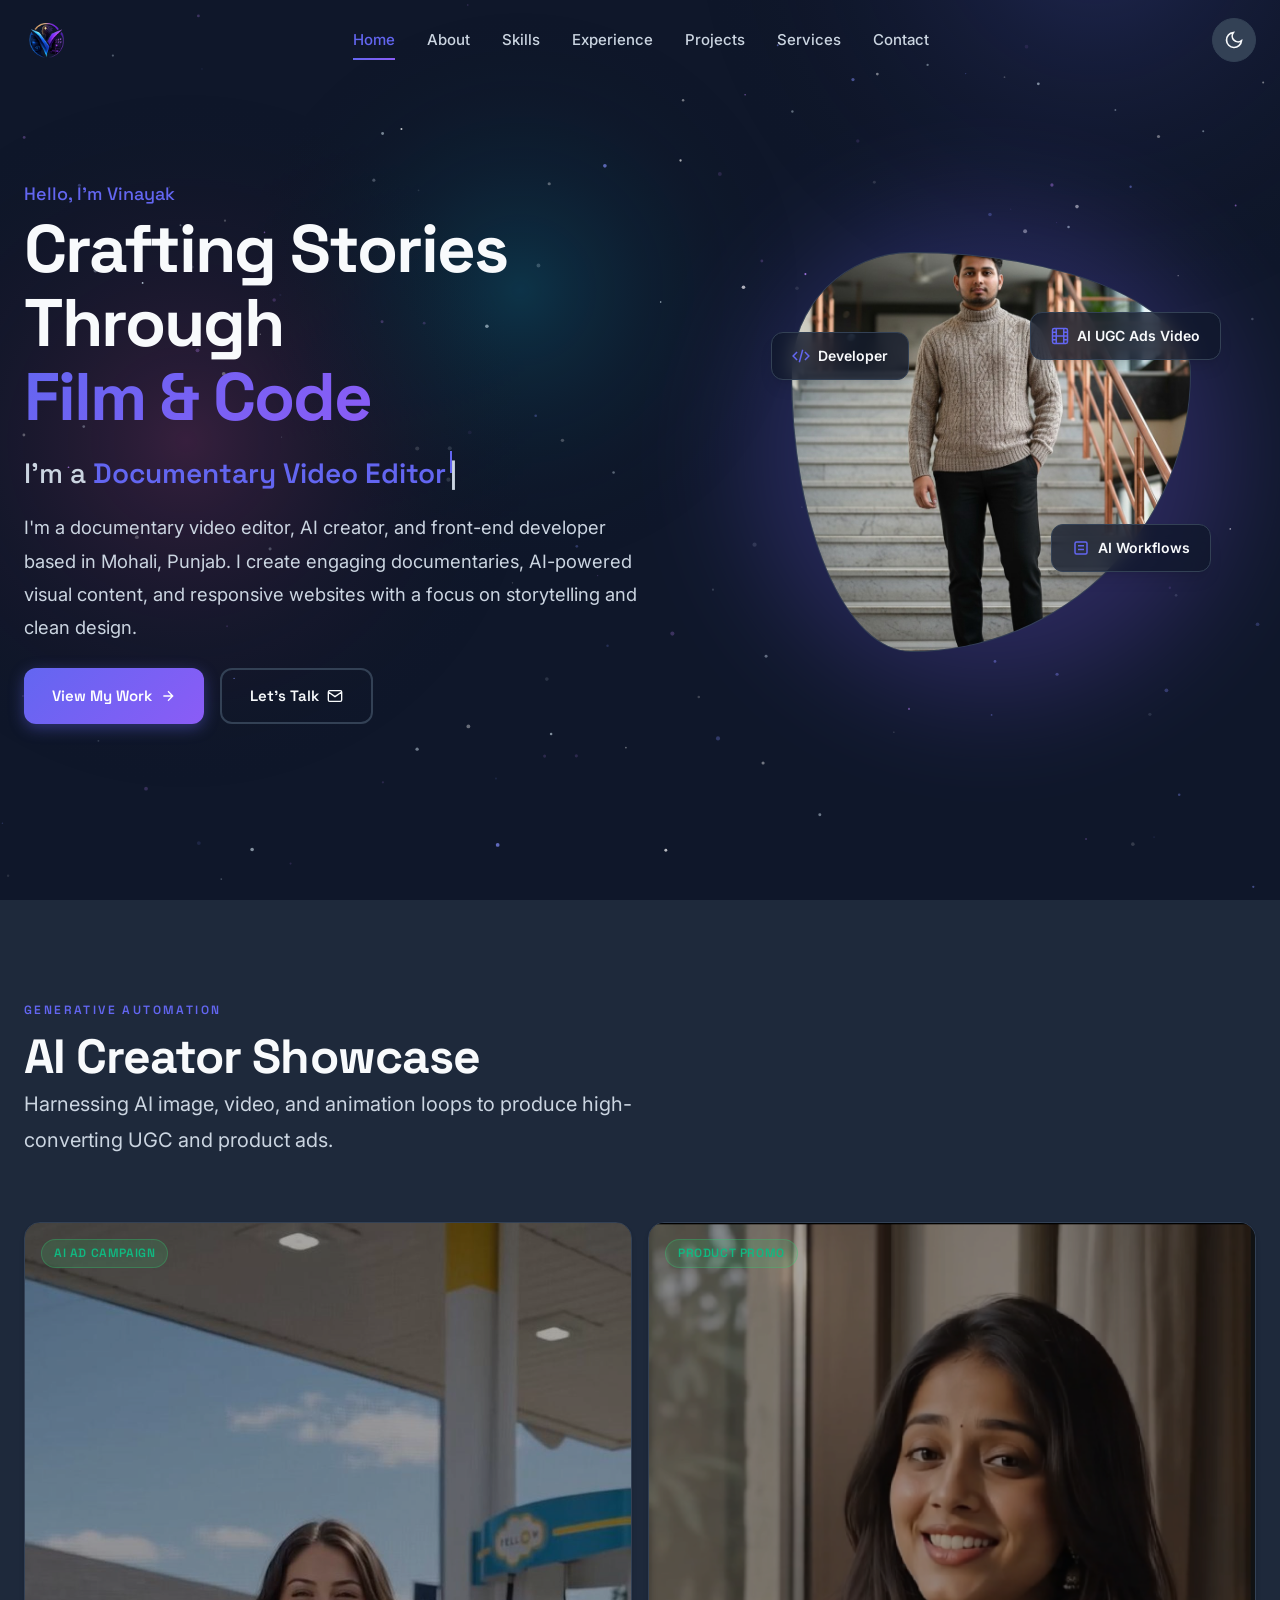
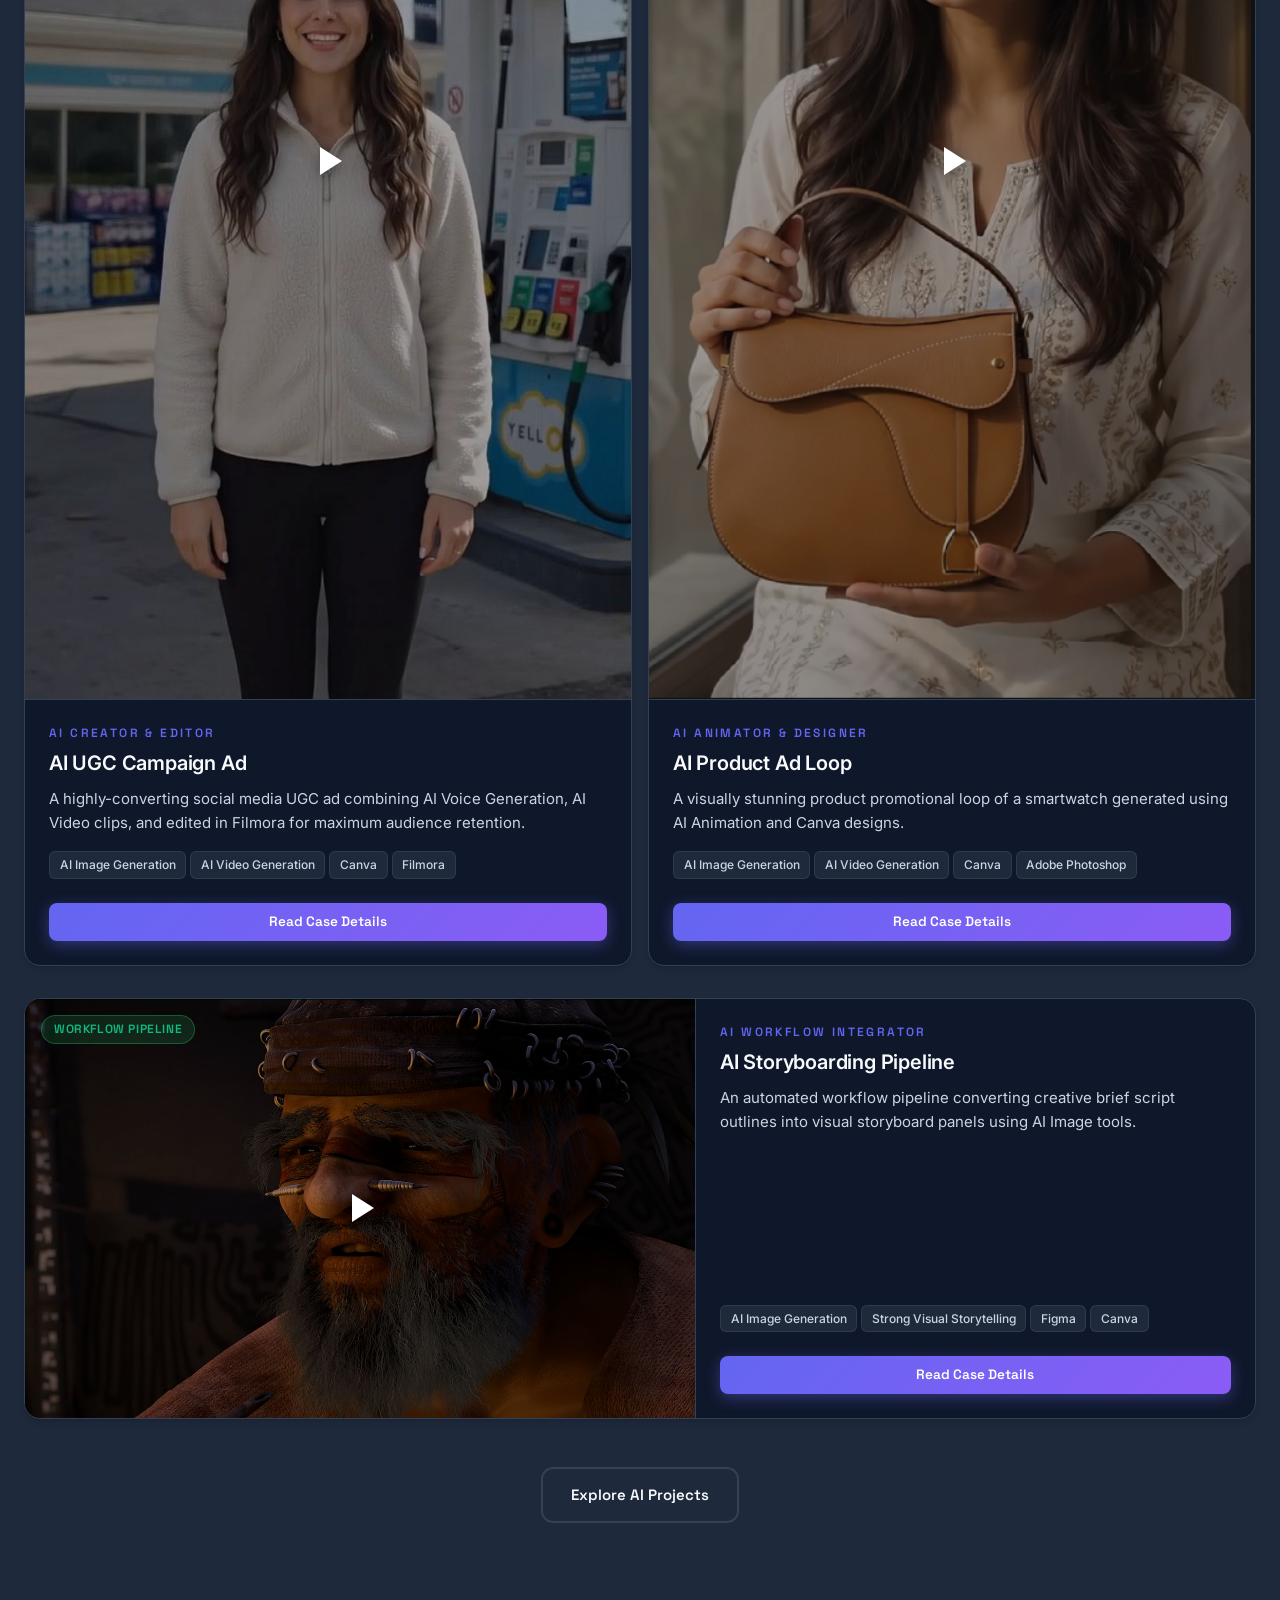
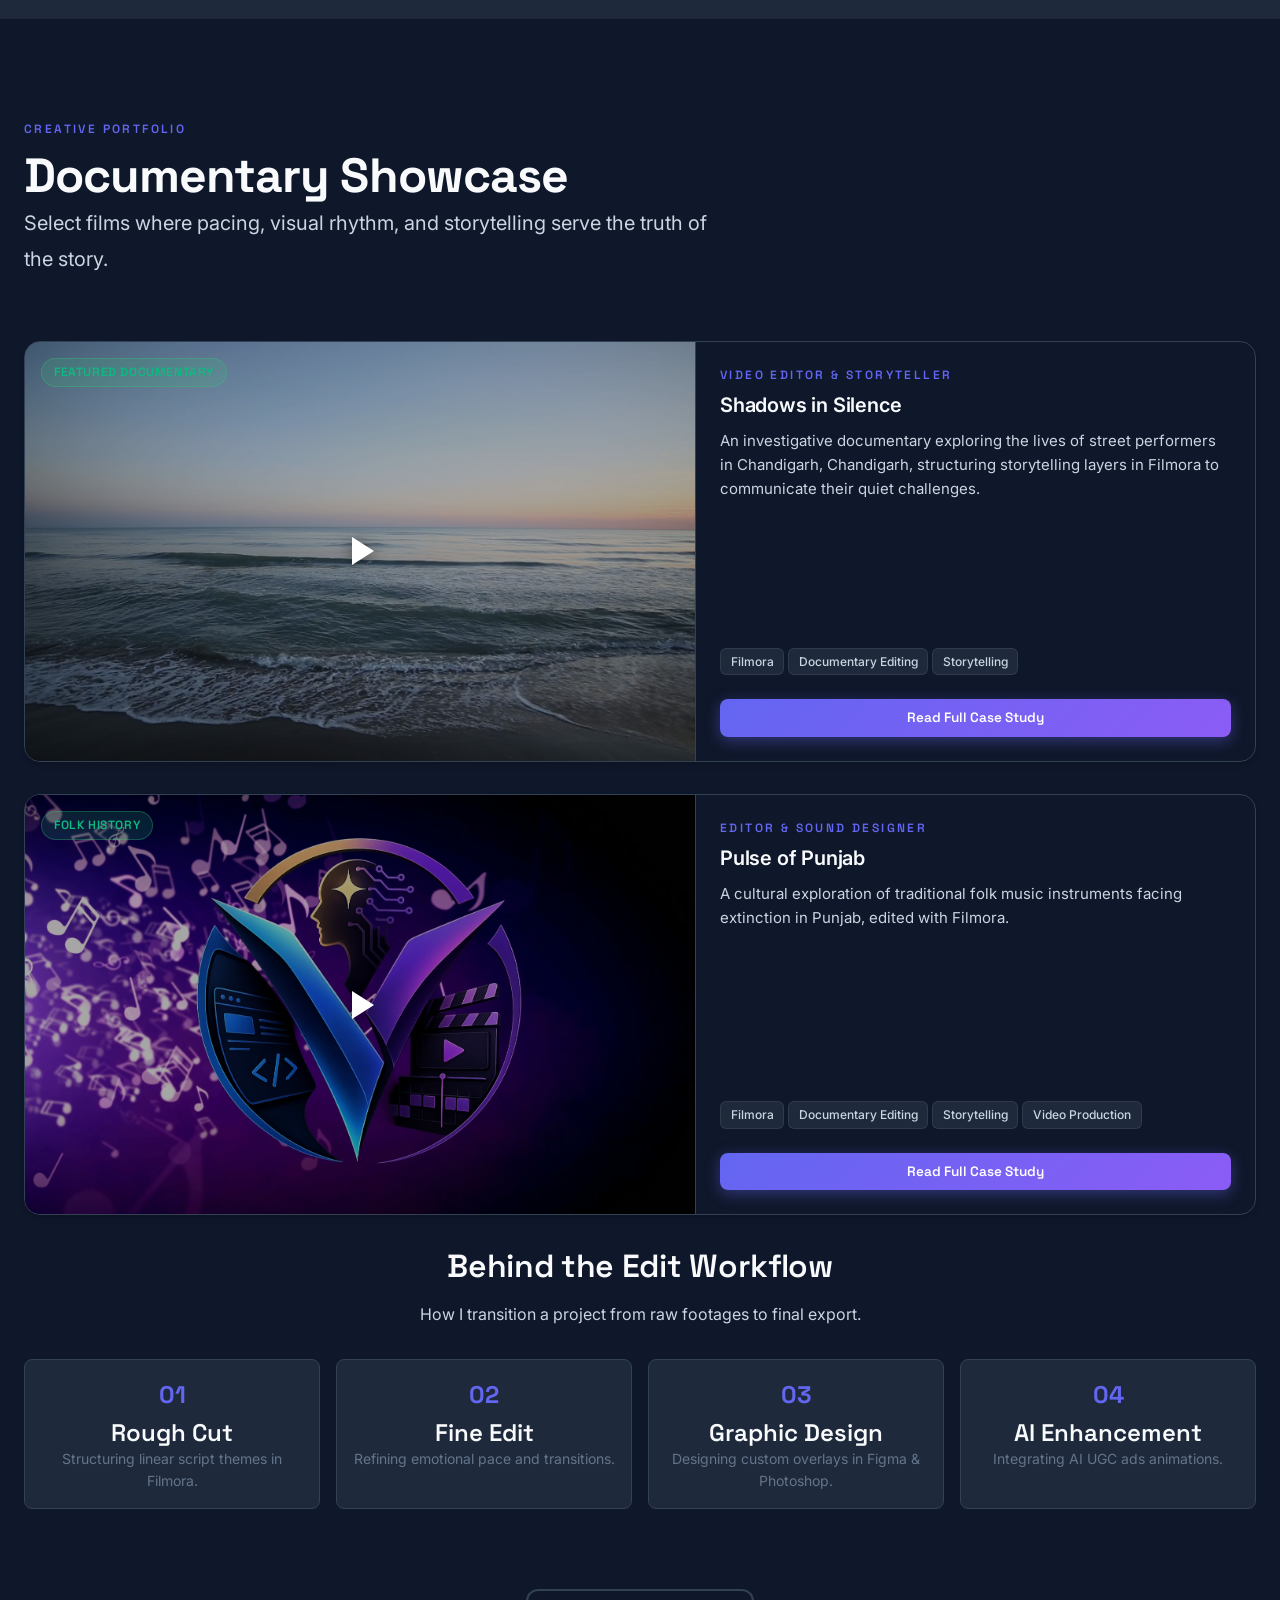
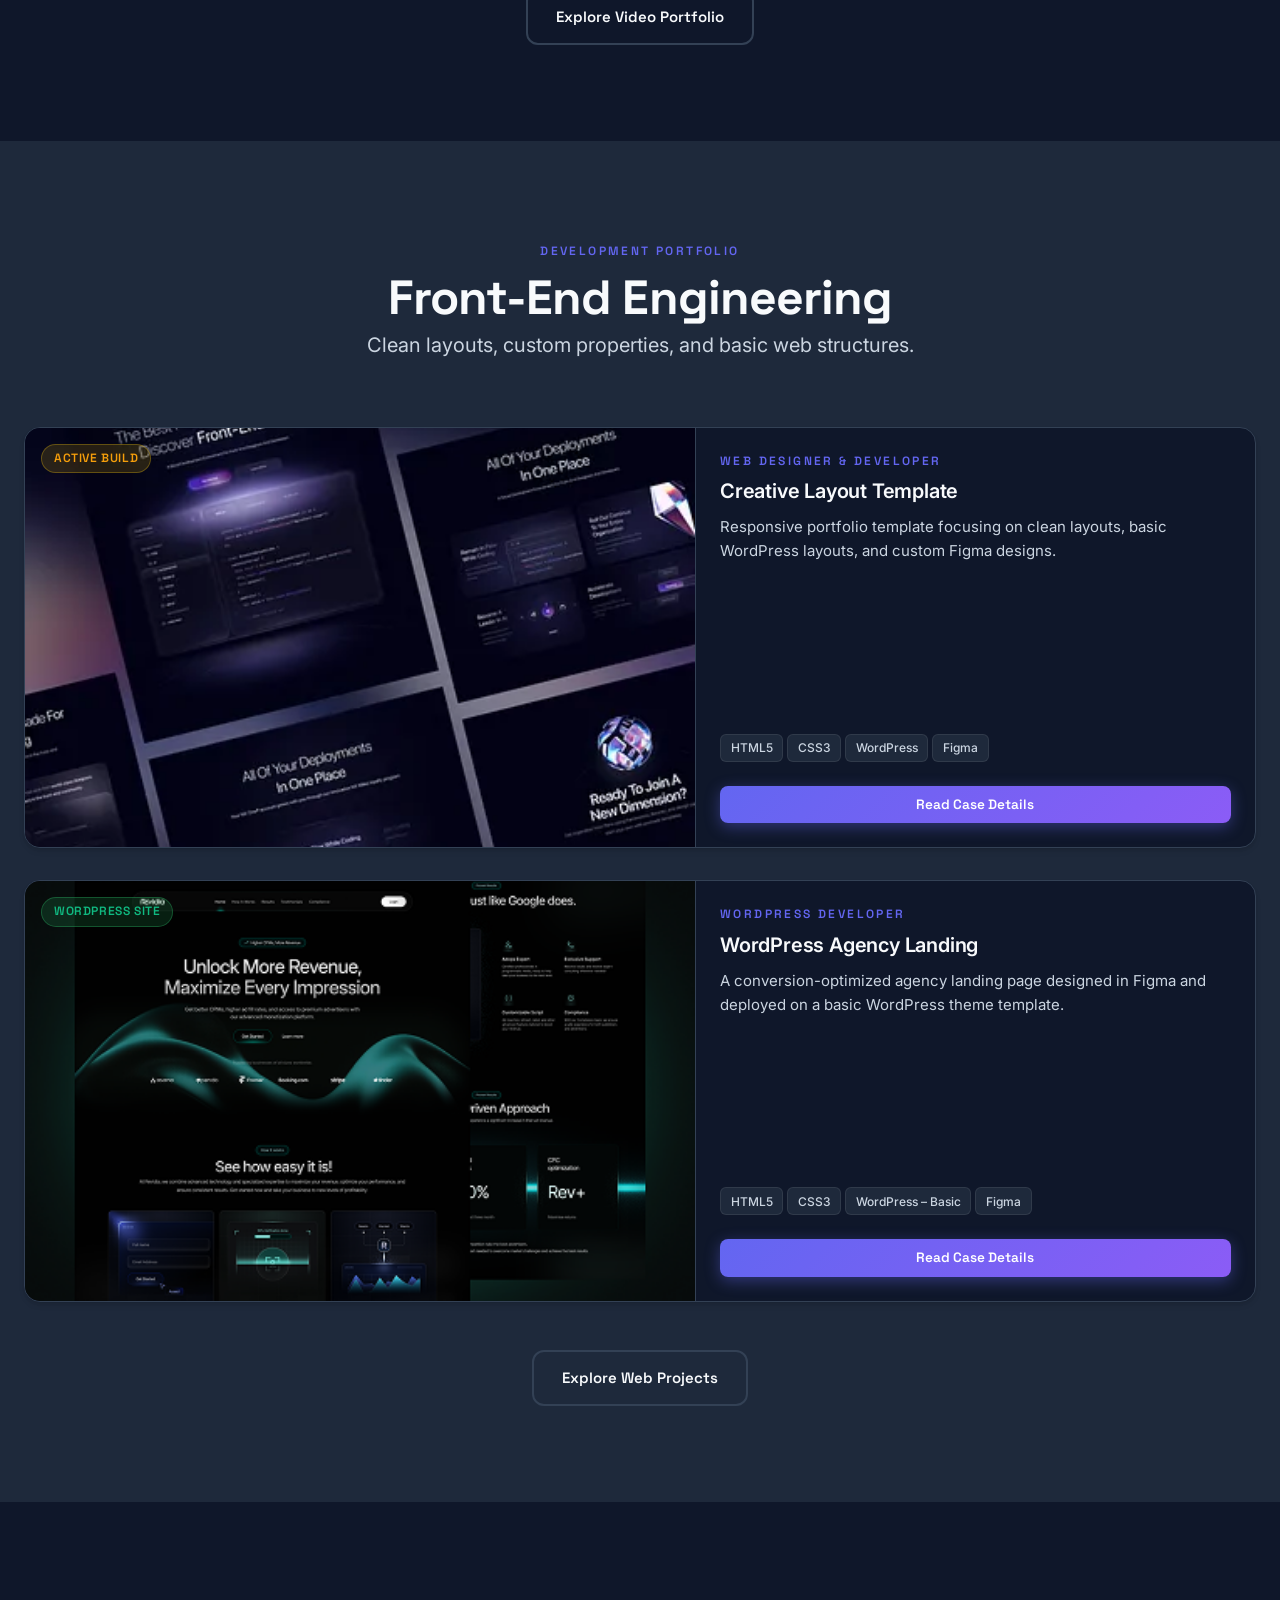
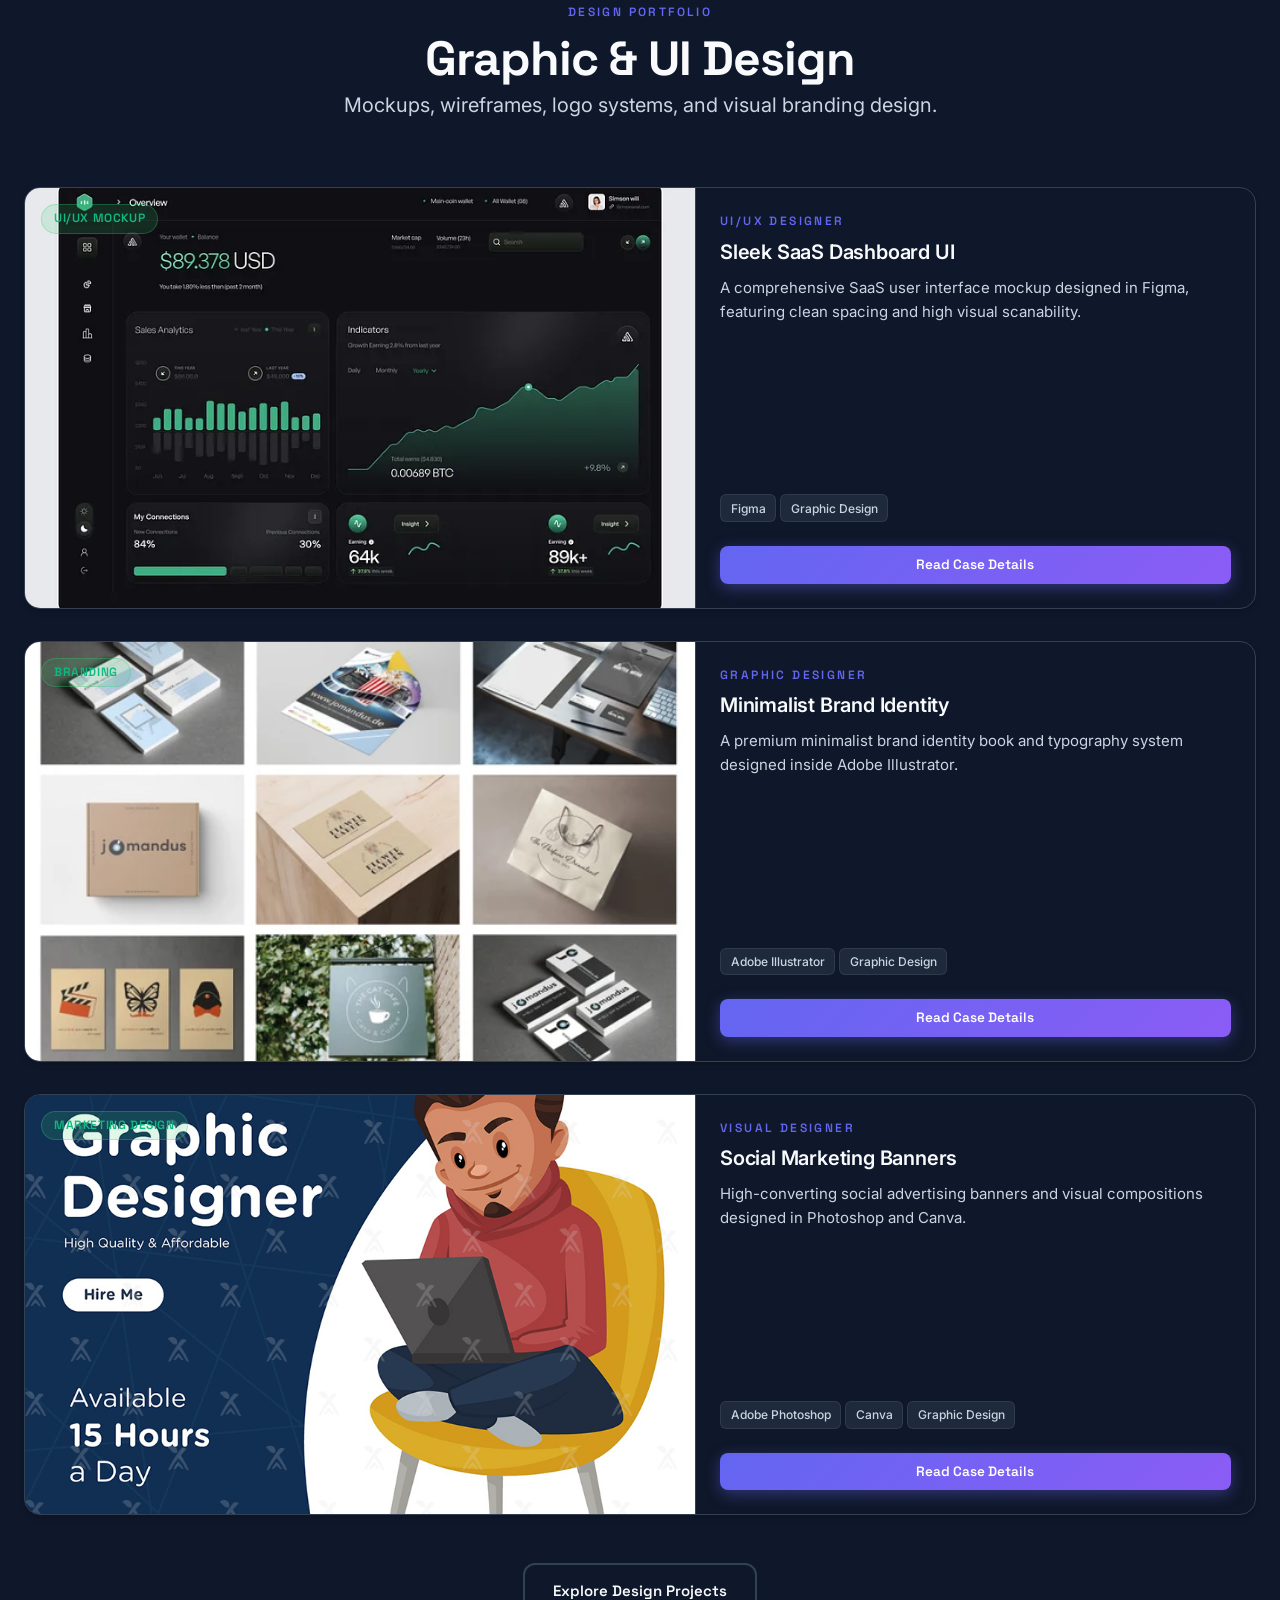
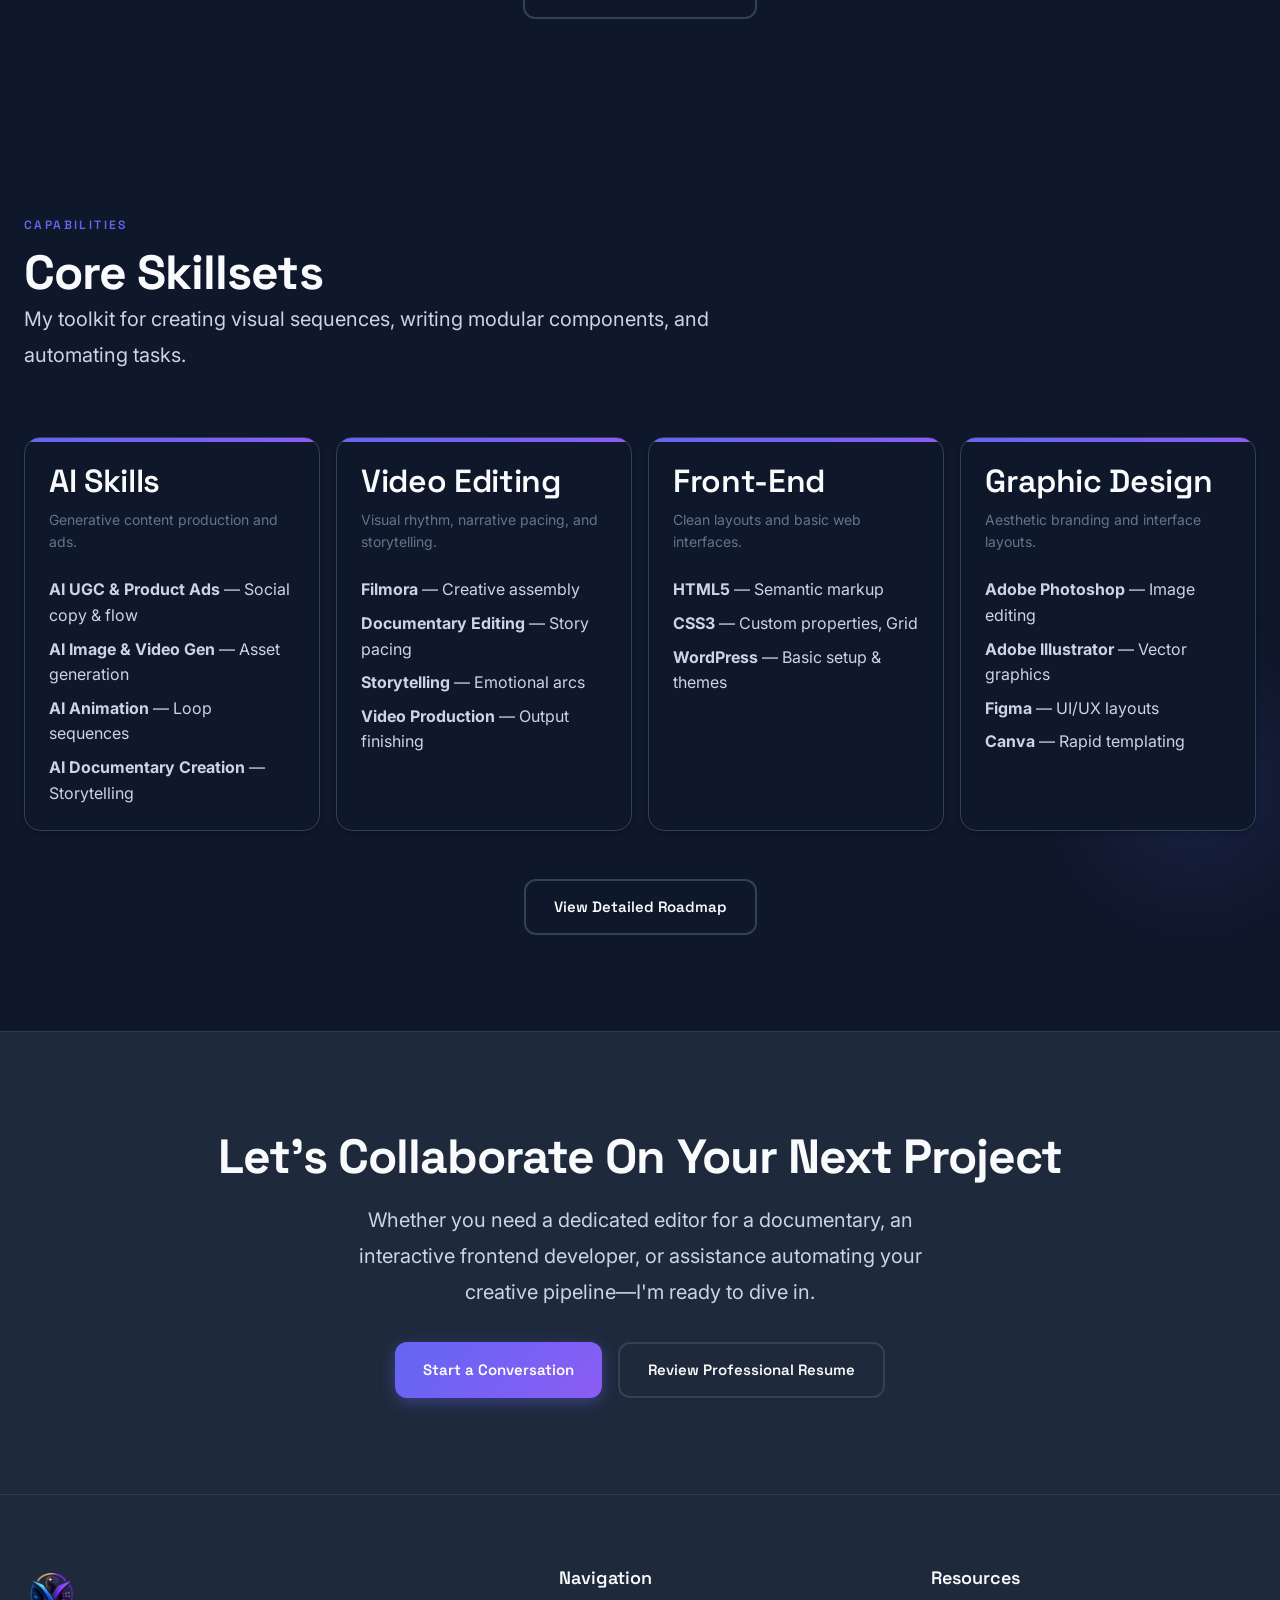
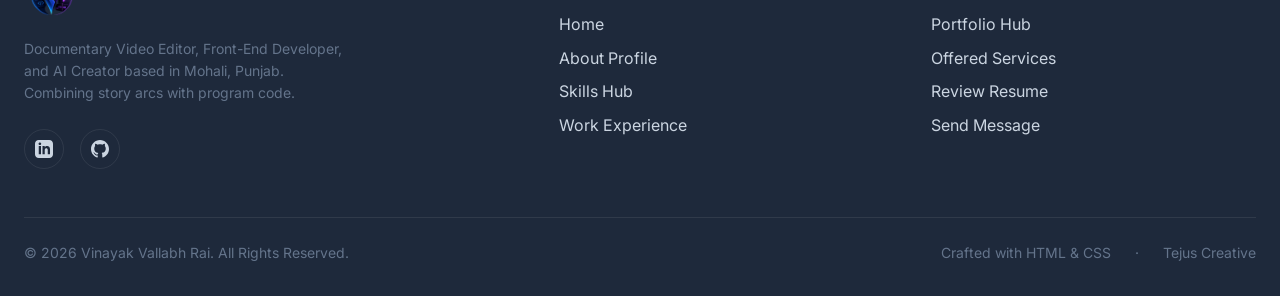
==== commit 31eb0271: "Implement premium interactive space-like background on homepage using GSAP and canvas" ====
--- a/index.html
+++ b/index.html
@@ -98,11 +98,9 @@
     </div>
   </div>
 
-  <!-- Background Orbs from Old Portfolio -->
+  <!-- Space-Like Animated Background -->
   <div class="hero-bg">
-    <div class="gradient-orb orb-1"></div>
-    <div class="gradient-orb orb-2"></div>
-    <div class="gradient-orb orb-3"></div>
+    <canvas id="space-bg-canvas"></canvas>
   </div>
 
   <!-- Hero Section -->
@@ -182,7 +180,7 @@
           <!-- AI Project 1 (Portrait) -->
           <div class="card glass reveal flex flex-col">
             <div class="card-media" style="aspect-ratio: 9/16; position: relative; overflow: hidden; background-color: var(--bg-secondary);">
-              <video src="assets/videos/ai-ugc.mp4" poster="assets/images/projects/ai-ugc.jpg" loop muted playsinline preload="metadata" style="width: 100%; height: 100%; object-fit: cover; display: block;"></video>
+              <video src="https://media.githubusercontent.com/media/vinayakzero/vinayak-portfolio/main/assets/videos/ai-ugc.mp4" poster="assets/images/projects/ai-ugc.jpg" loop muted playsinline preload="metadata" style="width: 100%; height: 100%; object-fit: cover; display: block;"></video>
               <span class="badge badge-status-completed" style="position: absolute; top: 16px; left: 16px; z-index: 2;">AI Ad Campaign</span>
               <div class="video-hover-overlay" style="position: absolute; inset: 0; background: rgba(0,0,0,0.35); display: flex; align-items: center; justify-content: center; transition: opacity var(--transition-normal); z-index: 1; pointer-events: none;">
                 <svg width="48" height="48" fill="#ffffff" viewBox="0 0 24 24" style="filter: drop-shadow(0 2px 8px rgba(0,0,0,0.5));">
@@ -207,7 +205,7 @@
           <!-- AI Project 2 (Portrait) -->
           <div class="card glass reveal flex flex-col">
             <div class="card-media" style="aspect-ratio: 9/16; position: relative; overflow: hidden; background-color: var(--bg-secondary);">
-              <video src="assets/videos/ai-product.mp4" poster="assets/images/projects/ai-product.png" loop muted playsinline preload="metadata" style="width: 100%; height: 100%; object-fit: cover; display: block;"></video>
+              <video src="https://media.githubusercontent.com/media/vinayakzero/vinayak-portfolio/main/assets/videos/ai-product.mp4" poster="assets/images/projects/ai-product.png" loop muted playsinline preload="metadata" style="width: 100%; height: 100%; object-fit: cover; display: block;"></video>
               <span class="badge badge-status-completed" style="position: absolute; top: 16px; left: 16px; z-index: 2;">Product Promo</span>
               <div class="video-hover-overlay" style="position: absolute; inset: 0; background: rgba(0,0,0,0.35); display: flex; align-items: center; justify-content: center; transition: opacity var(--transition-normal); z-index: 1; pointer-events: none;">
                 <svg width="48" height="48" fill="#ffffff" viewBox="0 0 24 24" style="filter: drop-shadow(0 2px 8px rgba(0,0,0,0.5));">
@@ -234,7 +232,7 @@
         <!-- AI Project 3 (Landscape) -->
         <div class="featured-card glass reveal">
           <div class="featured-media">
-            <video src="assets/videos/ai-storyboard.mp4" poster="assets/images/projects/ai-storyboard.png" loop muted playsinline preload="metadata" style="width: 100%; height: 100%; object-fit: cover; display: block;"></video>
+            <video src="https://media.githubusercontent.com/media/vinayakzero/vinayak-portfolio/main/assets/videos/ai-storyboard.mp4" poster="assets/images/projects/ai-storyboard.png" loop muted playsinline preload="metadata" style="width: 100%; height: 100%; object-fit: cover; display: block;"></video>
             <span class="badge badge-status-completed" style="position: absolute; top: 16px; left: 16px; z-index: 2;">Workflow Pipeline</span>
             <div class="video-hover-overlay" style="position: absolute; inset: 0; background: rgba(0,0,0,0.35); display: flex; align-items: center; justify-content: center; transition: opacity var(--transition-normal); z-index: 1; pointer-events: none;">
               <svg width="48" height="48" fill="#ffffff" viewBox="0 0 24 24" style="filter: drop-shadow(0 2px 8px rgba(0,0,0,0.5));">
@@ -276,7 +274,7 @@
         <!-- Documentary Project 1 -->
         <div class="featured-card glass reveal">
           <div class="featured-media">
-            <video src="assets/videos/shadows-silence.mp4" poster="assets/images/projects/shadows-silence.png" loop muted playsinline preload="metadata" style="width: 100%; height: 100%; object-fit: cover; display: block;"></video>
+            <video src="https://media.githubusercontent.com/media/vinayakzero/vinayak-portfolio/main/assets/videos/shadows-silence.mp4" poster="assets/images/projects/shadows-silence.png" loop muted playsinline preload="metadata" style="width: 100%; height: 100%; object-fit: cover; display: block;"></video>
             <span class="badge badge-status-completed" style="position: absolute; top: 16px; left: 16px; z-index: 2;">Featured Documentary</span>
             <div class="video-hover-overlay" style="position: absolute; inset: 0; background: rgba(0,0,0,0.35); display: flex; align-items: center; justify-content: center; transition: opacity var(--transition-normal); z-index: 1; pointer-events: none;">
               <svg width="48" height="48" fill="#ffffff" viewBox="0 0 24 24" style="filter: drop-shadow(0 2px 8px rgba(0,0,0,0.5));">
@@ -300,7 +298,7 @@
         <!-- Documentary Project 2 -->
         <div class="featured-card glass reveal">
           <div class="featured-media">
-            <video src="assets/videos/pulse-punjab.mp4" poster="assets/images/projects/pulse-punjab.png" loop muted playsinline preload="metadata" style="width: 100%; height: 100%; object-fit: cover; display: block;"></video>
+            <video src="https://media.githubusercontent.com/media/vinayakzero/vinayak-portfolio/main/assets/videos/pulse-punjab.mp4" poster="assets/images/projects/pulse-punjab.png" loop muted playsinline preload="metadata" style="width: 100%; height: 100%; object-fit: cover; display: block;"></video>
             <span class="badge badge-status-completed" style="position: absolute; top: 16px; left: 16px; z-index: 2;">Folk History</span>
             <div class="video-hover-overlay" style="position: absolute; inset: 0; background: rgba(0,0,0,0.35); display: flex; align-items: center; justify-content: center; transition: opacity var(--transition-normal); z-index: 1; pointer-events: none;">
               <svg width="48" height="48" fill="#ffffff" viewBox="0 0 24 24" style="filter: drop-shadow(0 2px 8px rgba(0,0,0,0.5));">
@@ -622,6 +620,7 @@
   </button>
 
   <!-- Scripts -->
+  <script src="https://cdnjs.cloudflare.com/ajax/libs/gsap/3.12.5/gsap.min.js"></script>
   <script src="assets/js/main.js"></script>
 </body>
 </html>
--- a/assets/css/pages/home.css
+++ b/assets/css/pages/home.css
@@ -10,7 +10,7 @@
   overflow: hidden;
 }
 
-/* Hero Background and Gradient Orbs */
+/* Hero Background and Space Canvas */
 .hero-bg {
   position: absolute;
   top: 0;
@@ -19,48 +19,16 @@
   height: 100%;
   overflow: hidden;
   z-index: -1;
-}
-
-.gradient-orb {
-  position: absolute;
-  border-radius: var(--radius-full);
-  filter: blur(80px);
-  opacity: 0.35;
-  animation: orbFloat 20s ease-in-out infinite;
-}
-
-.orb-1 {
-  width: 500px;
-  height: 500px;
-  background: var(--accent-gradient);
-  top: -200px;
-  right: -100px;
-  animation-delay: 0s;
-}
-
-.orb-2 {
-  width: 400px;
-  height: 400px;
-  background: linear-gradient(135deg, #ec4899 0%, #f43f5e 100%);
-  bottom: -150px;
-  left: -100px;
-  animation-delay: -5s;
-}
-
-.orb-3 {
-  width: 300px;
-  height: 300px;
-  background: linear-gradient(135deg, #06b6d4 0%, #3b82f6 100%);
-  top: 50%;
-  left: 30%;
-  animation-delay: -10s;
-}
-
-@keyframes orbFloat {
-  0%, 100% { transform: translate(0, 0) scale(1); }
-  25% { transform: translate(30px, -30px) scale(1.05); }
-  50% { transform: translate(-20px, 20px) scale(0.95); }
-  75% { transform: translate(20px, 30px) scale(1.02); }
+  pointer-events: none;
+}
+
+#space-bg-canvas {
+  position: absolute;
+  top: 0;
+  left: 0;
+  width: 100%;
+  height: 100%;
+  display: block;
 }
 
 /* Layout Grid for Hero */
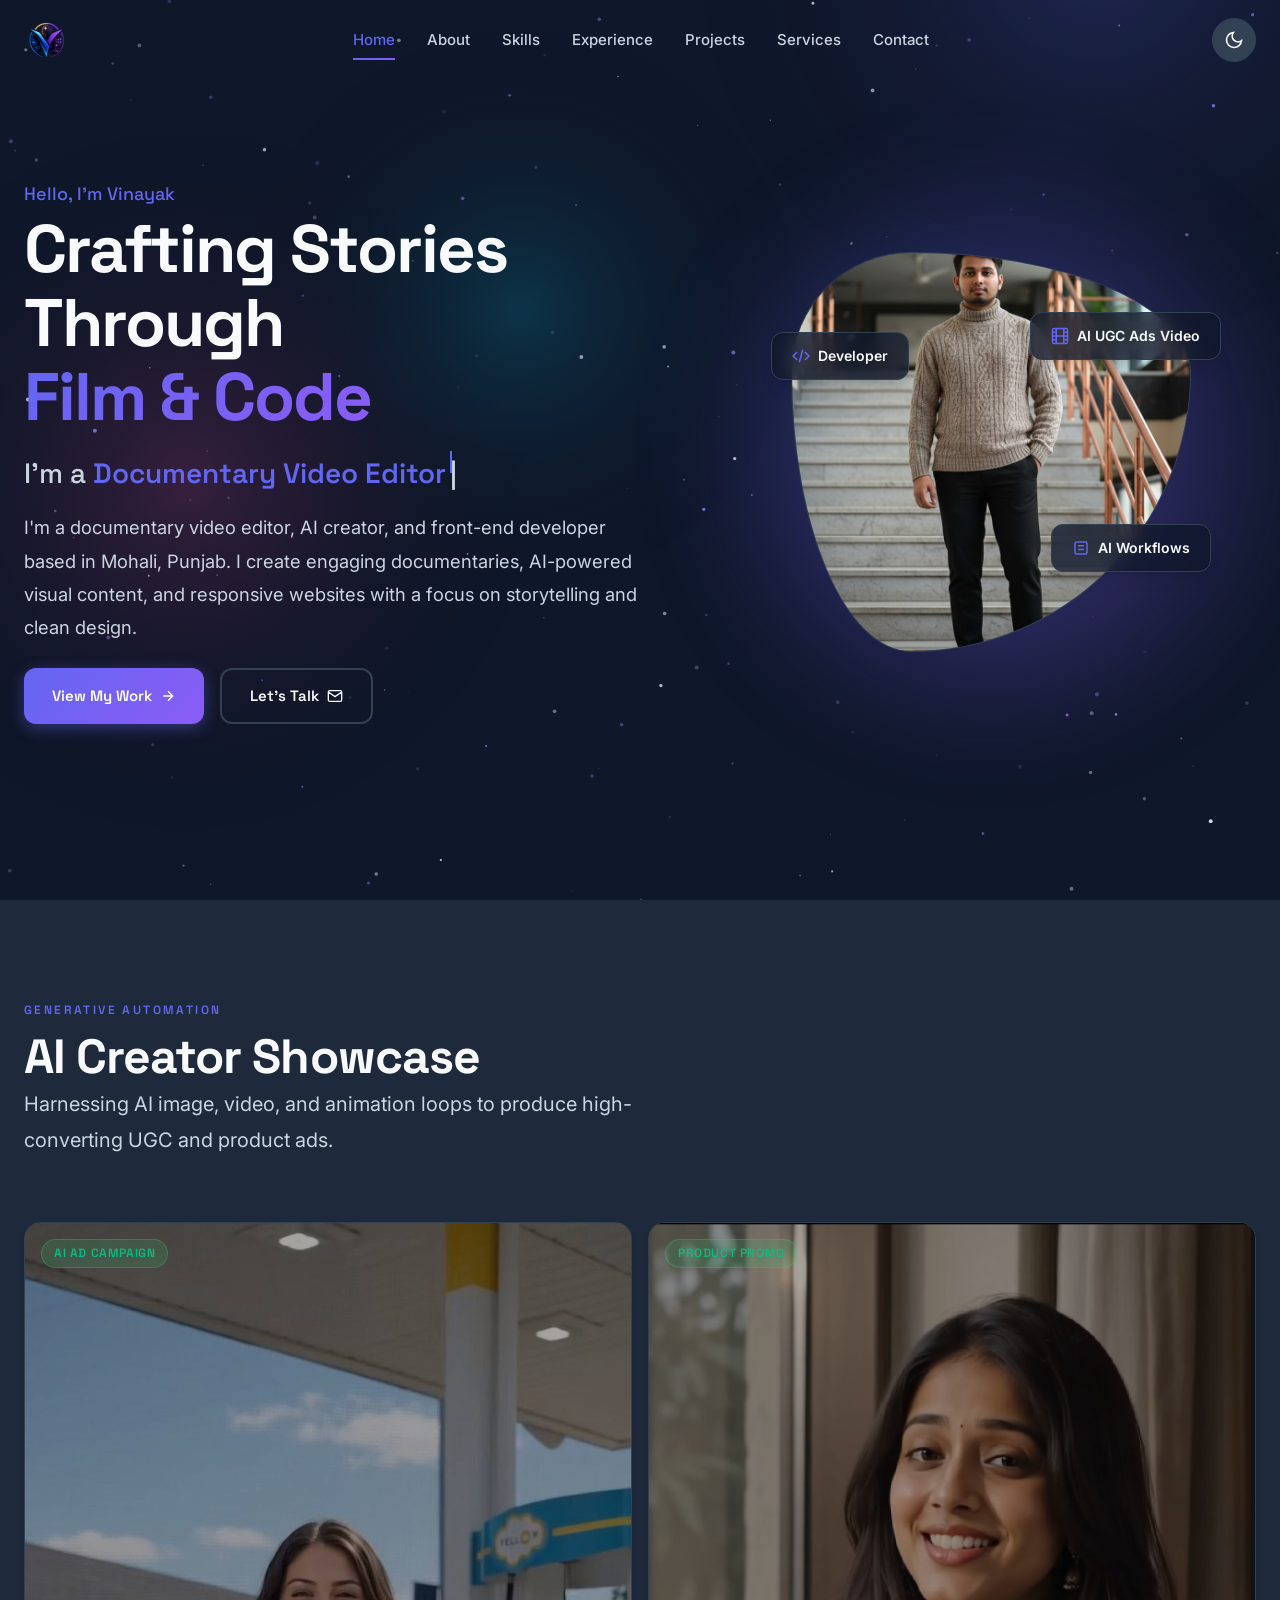
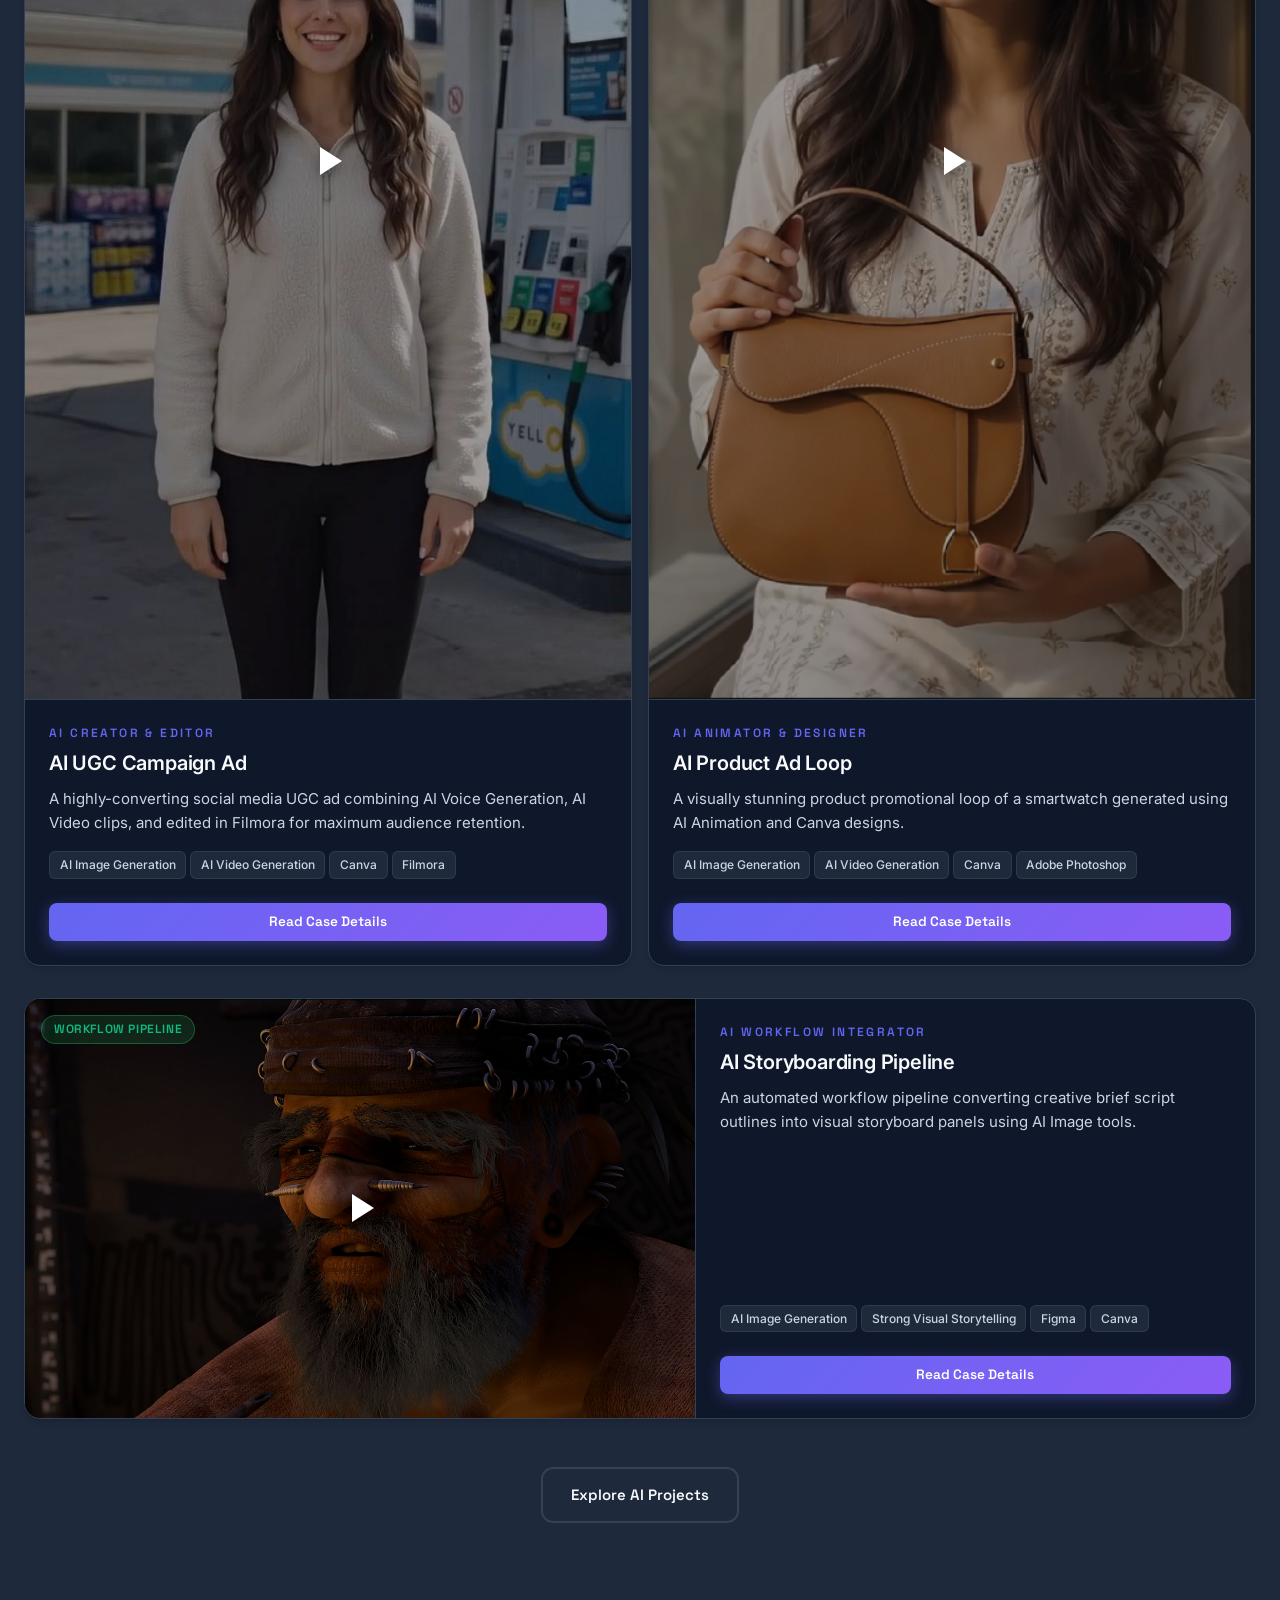
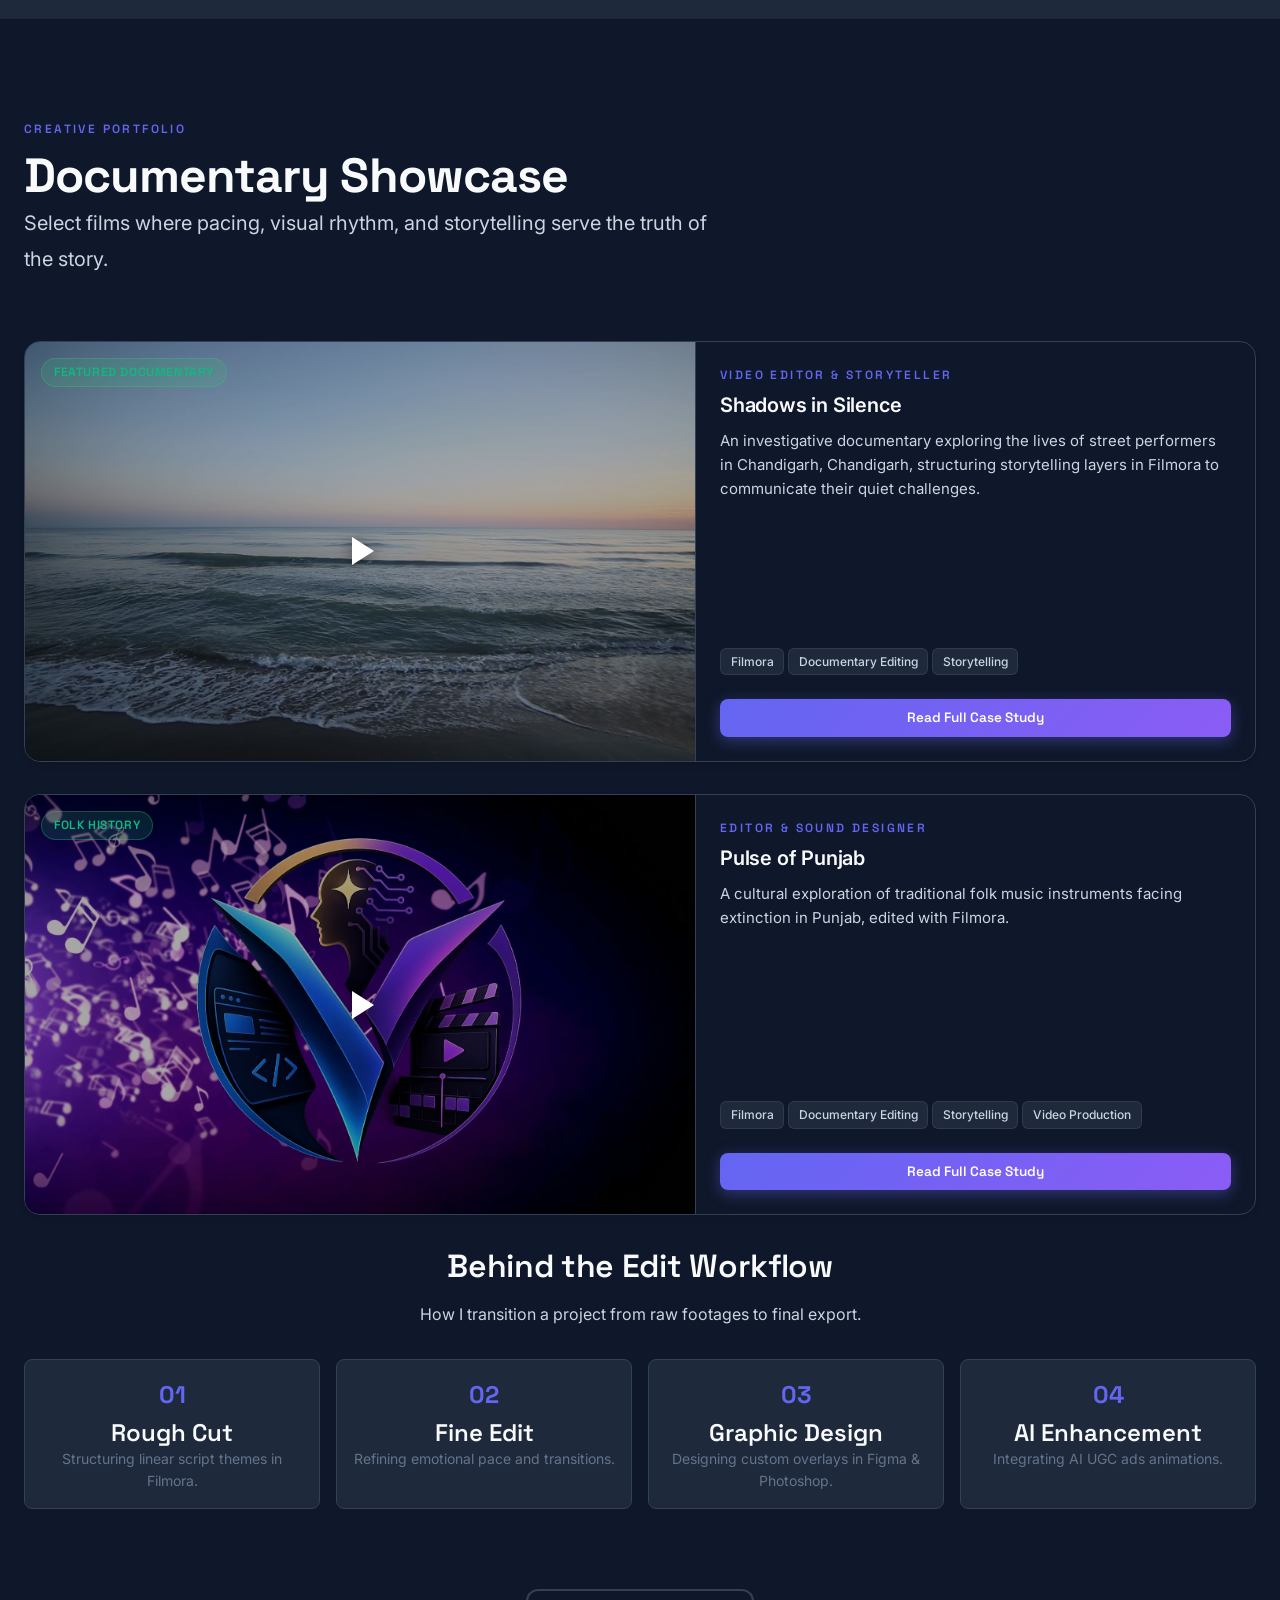
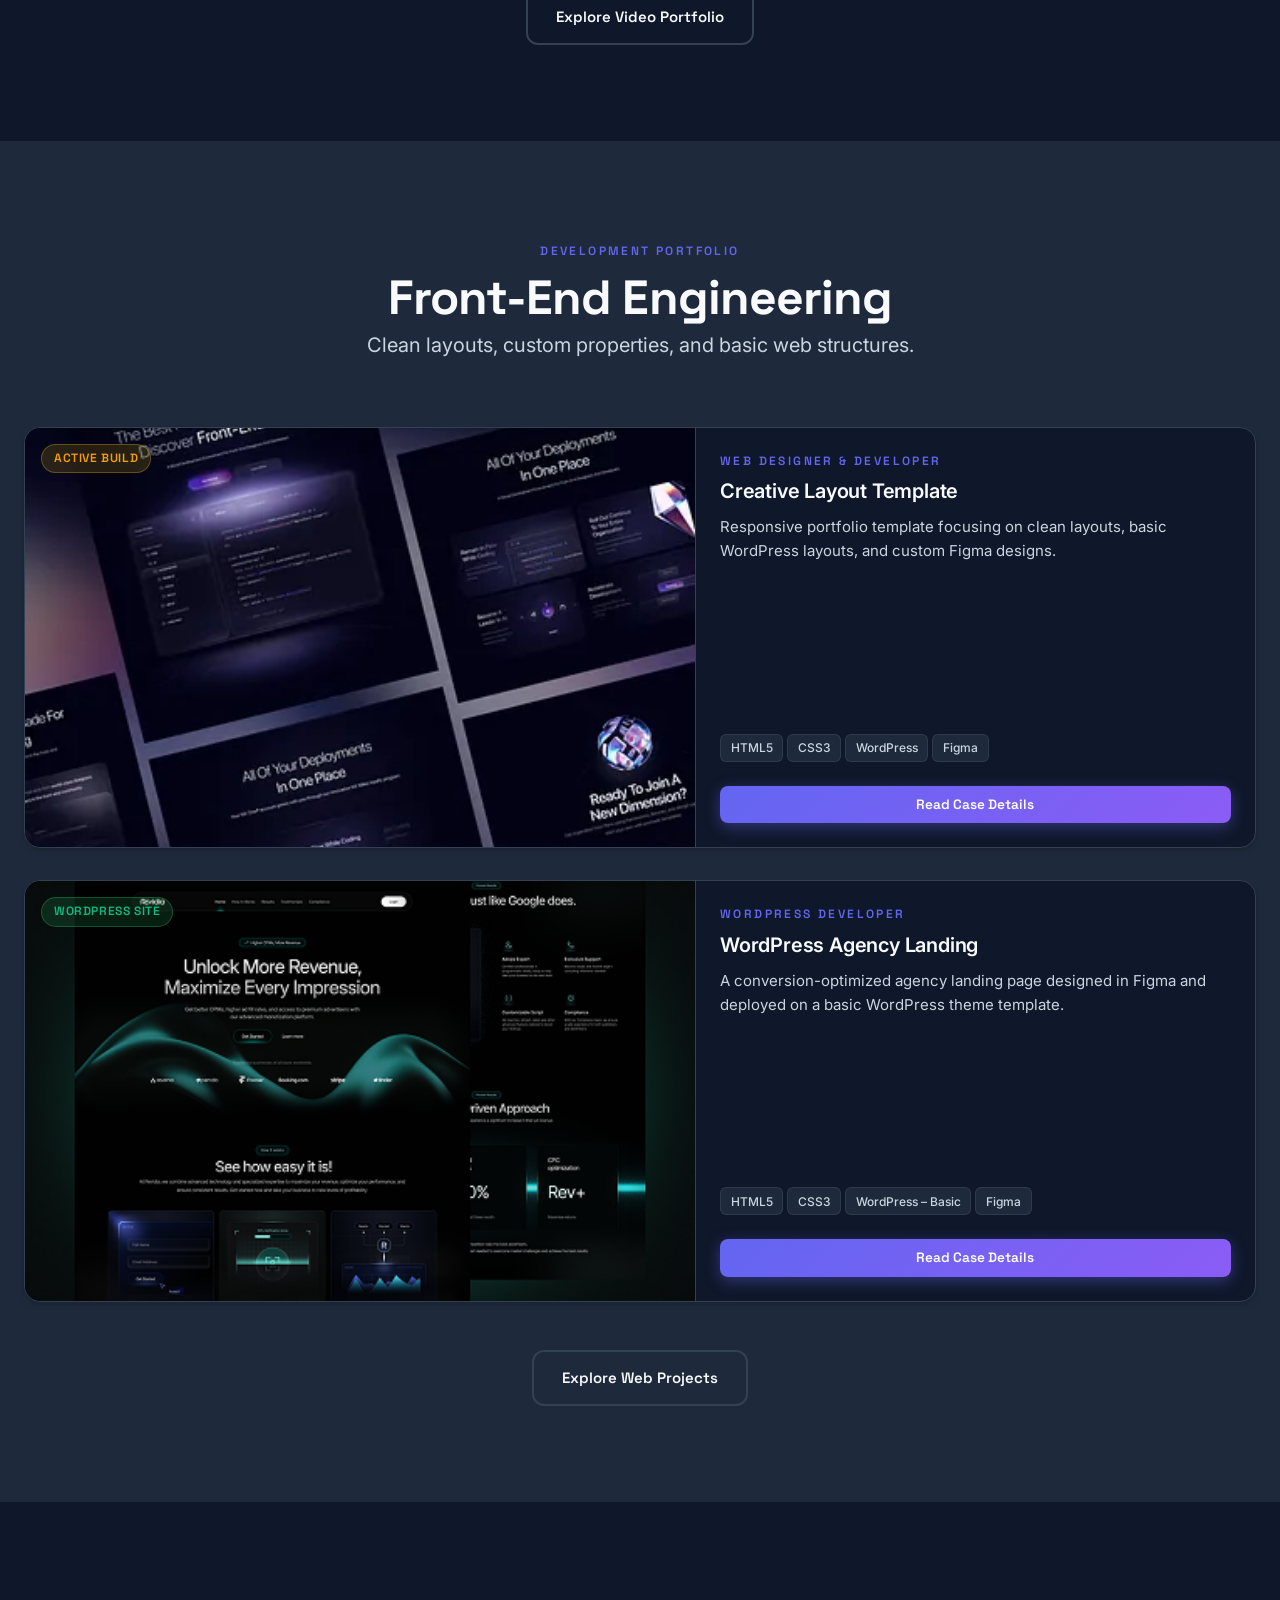
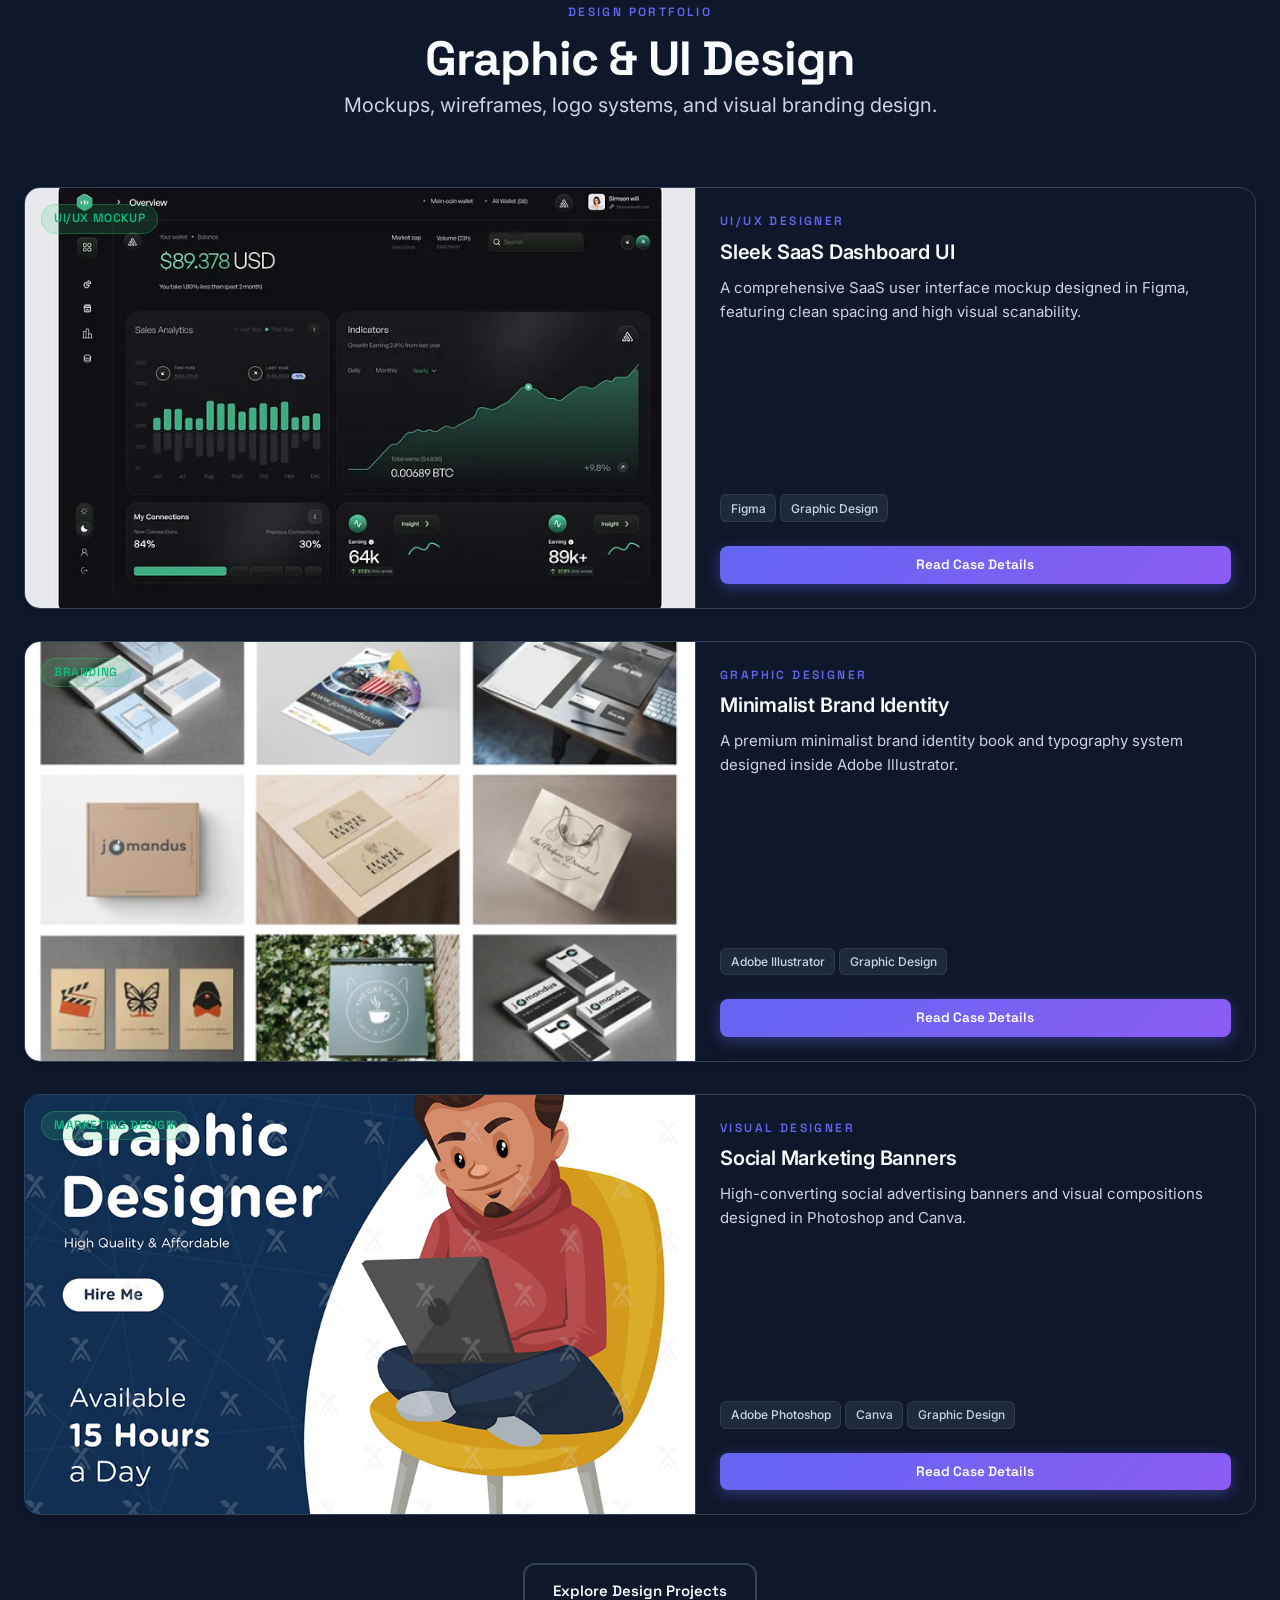
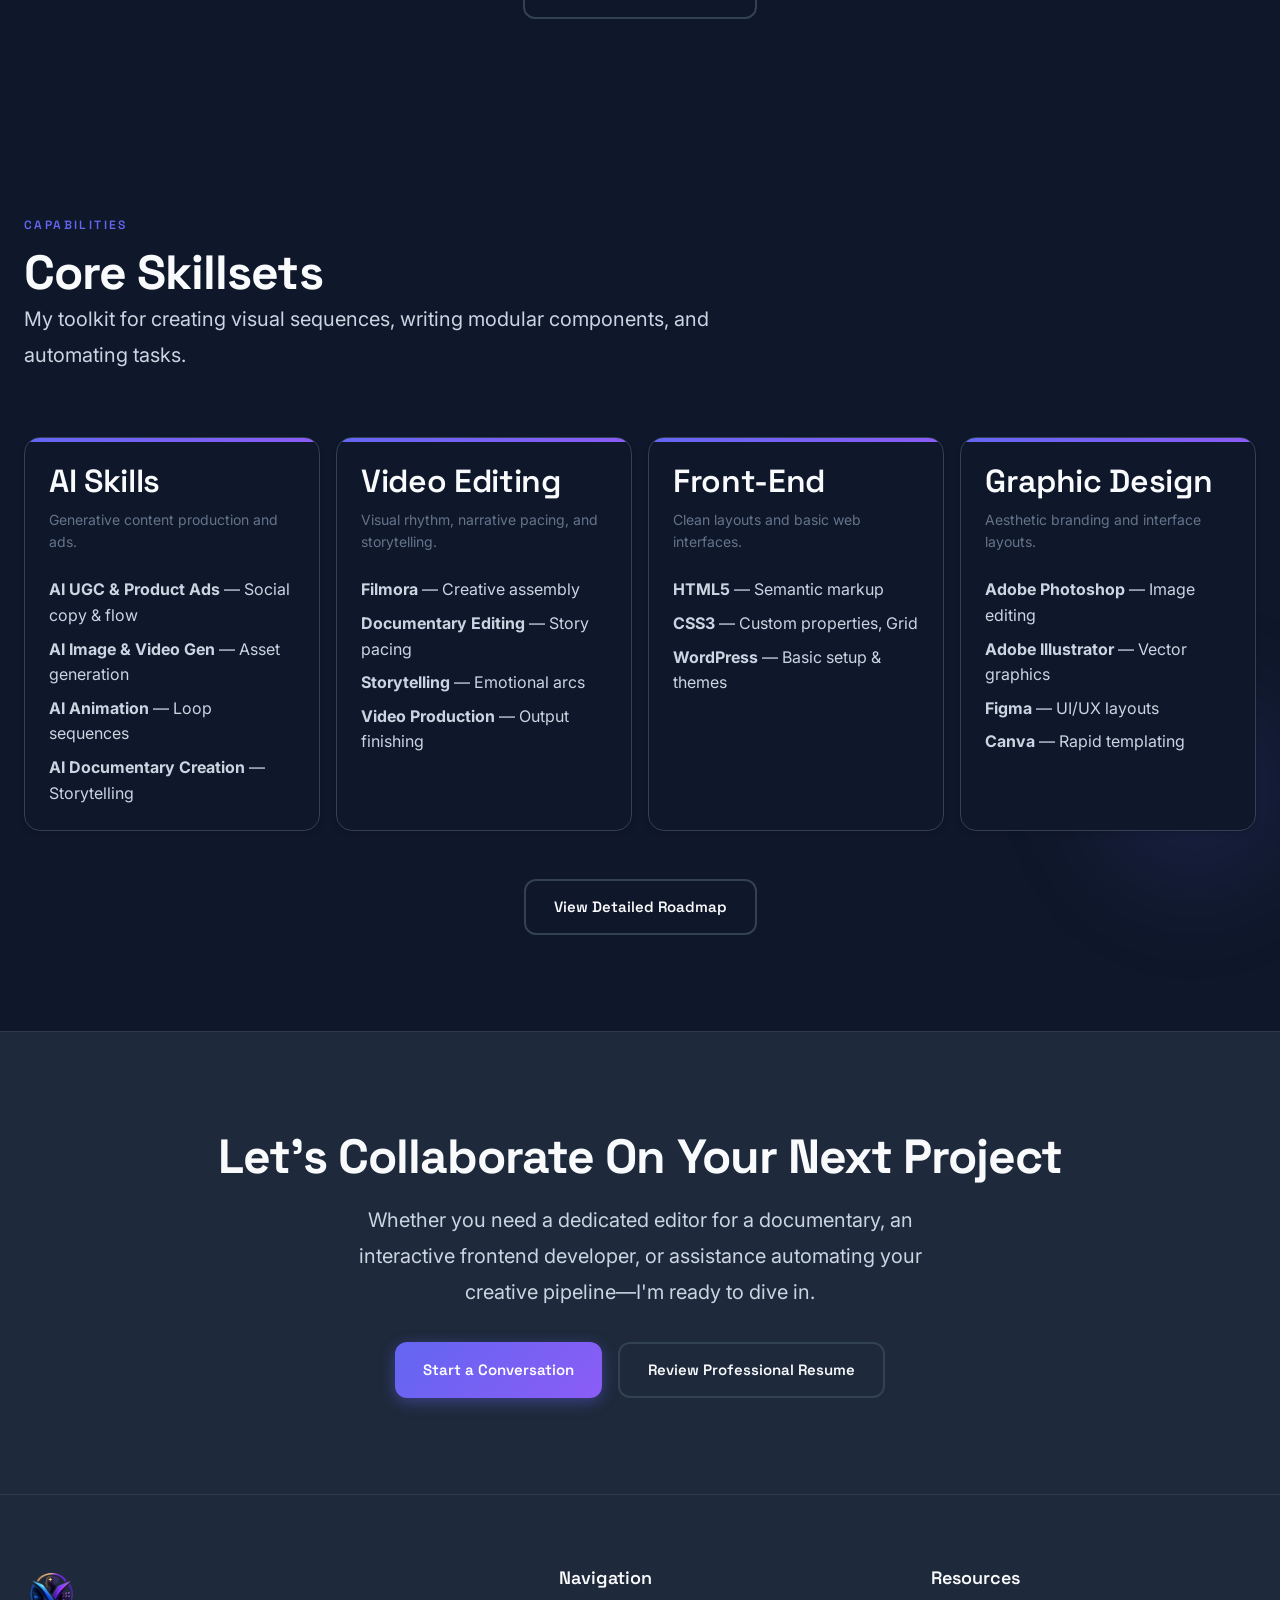
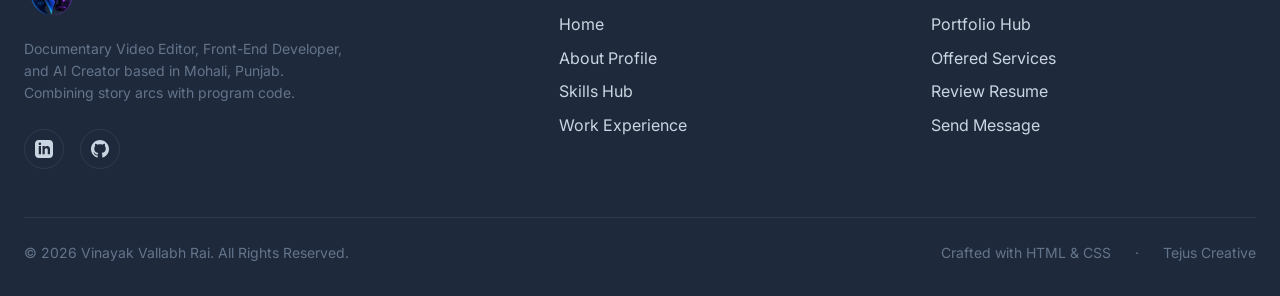
==== commit 349ee9d2: "Implement global interactive space-like background dynamically injected across all pages using GSAP " ====
--- a/index.html
+++ b/index.html
@@ -99,9 +99,7 @@
   </div>
 
   <!-- Space-Like Animated Background -->
-  <div class="hero-bg">
-    <canvas id="space-bg-canvas"></canvas>
-  </div>
+  <div class="hero-bg"></div>
 
   <!-- Hero Section -->
   <section class="hero section" id="hero">
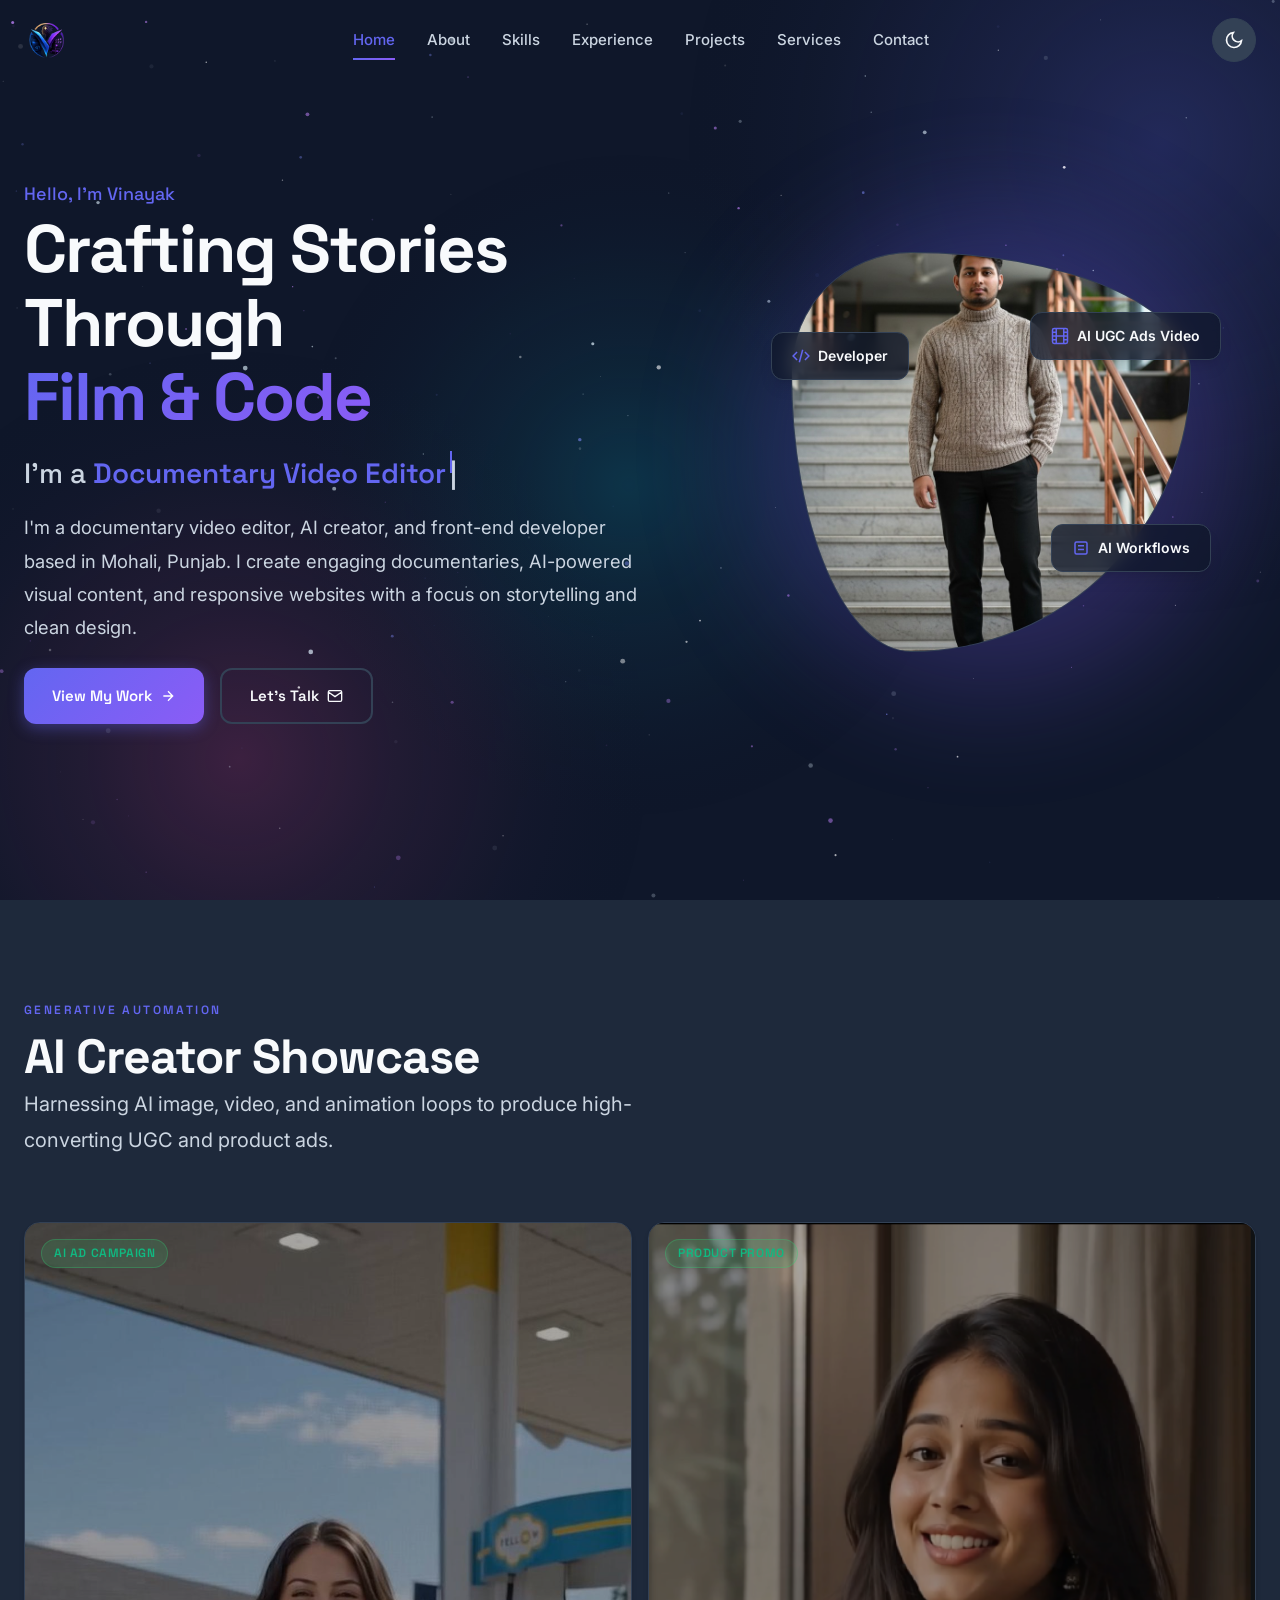
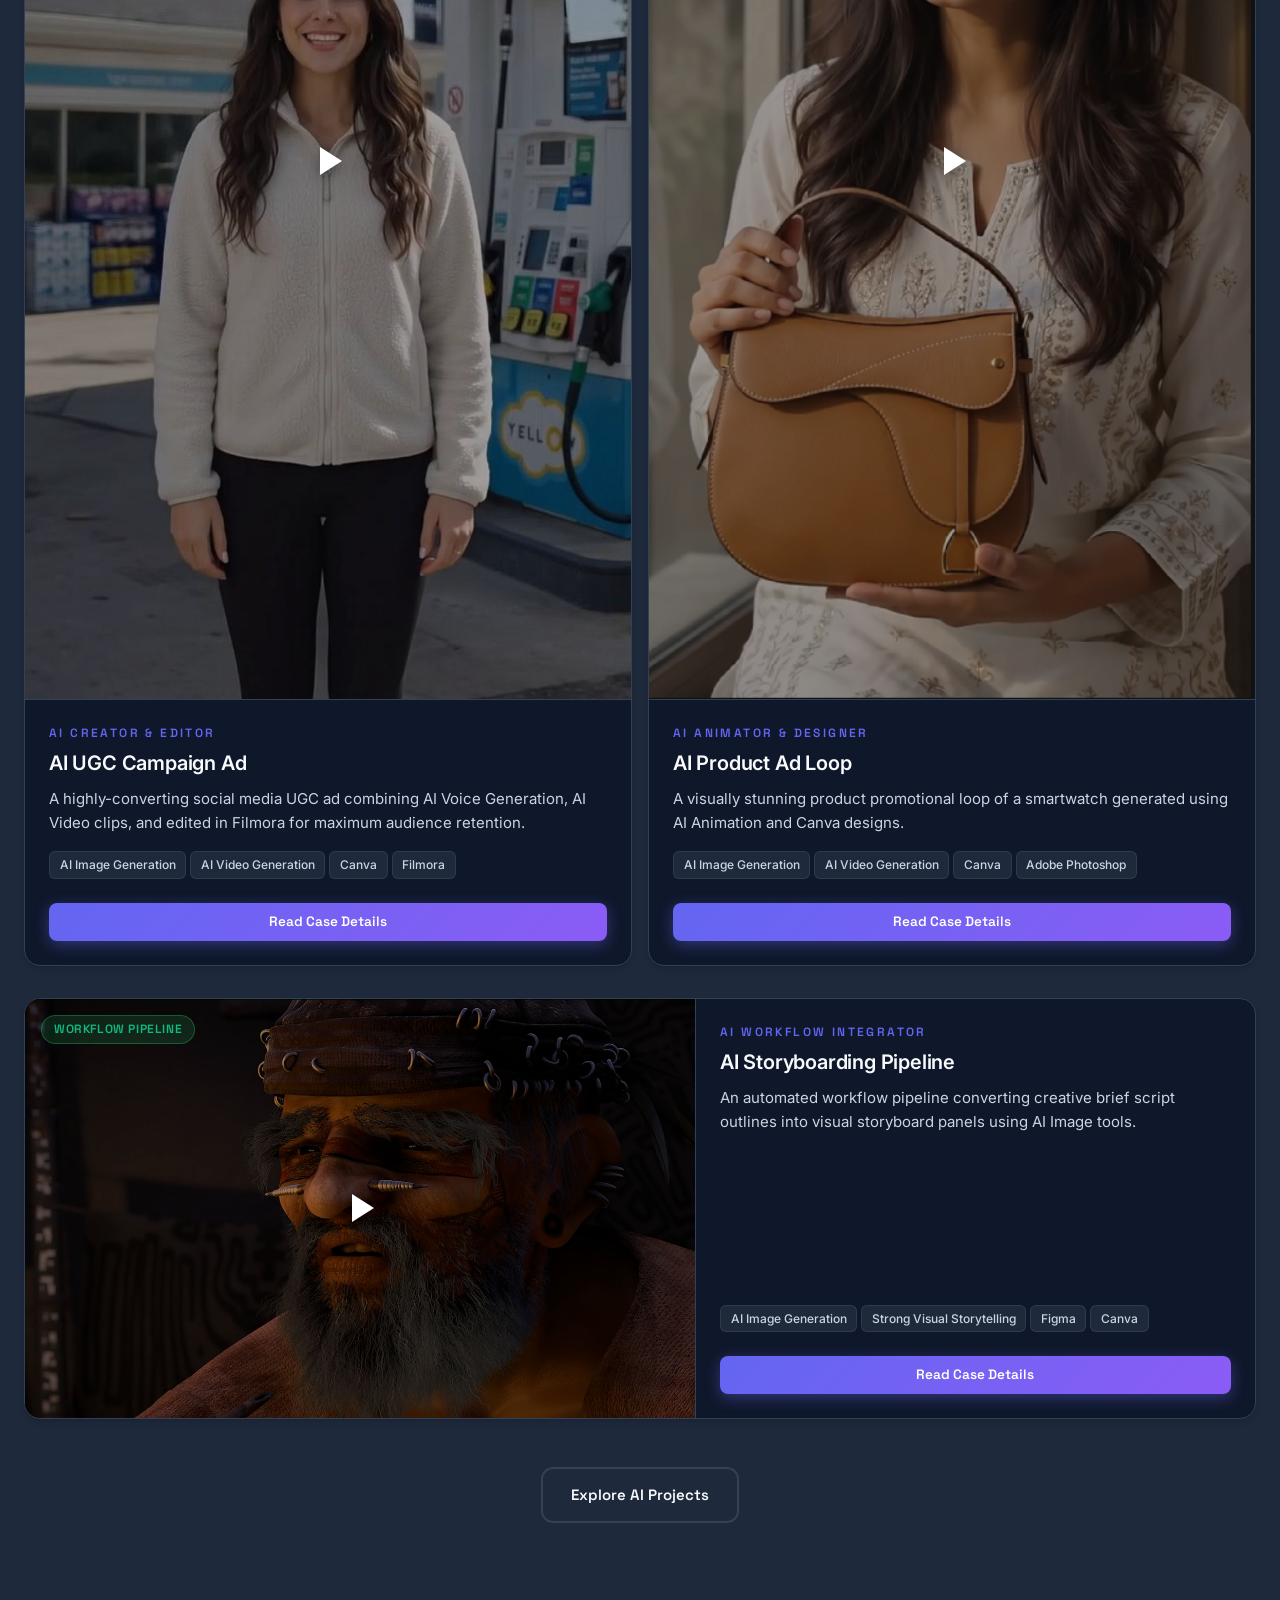
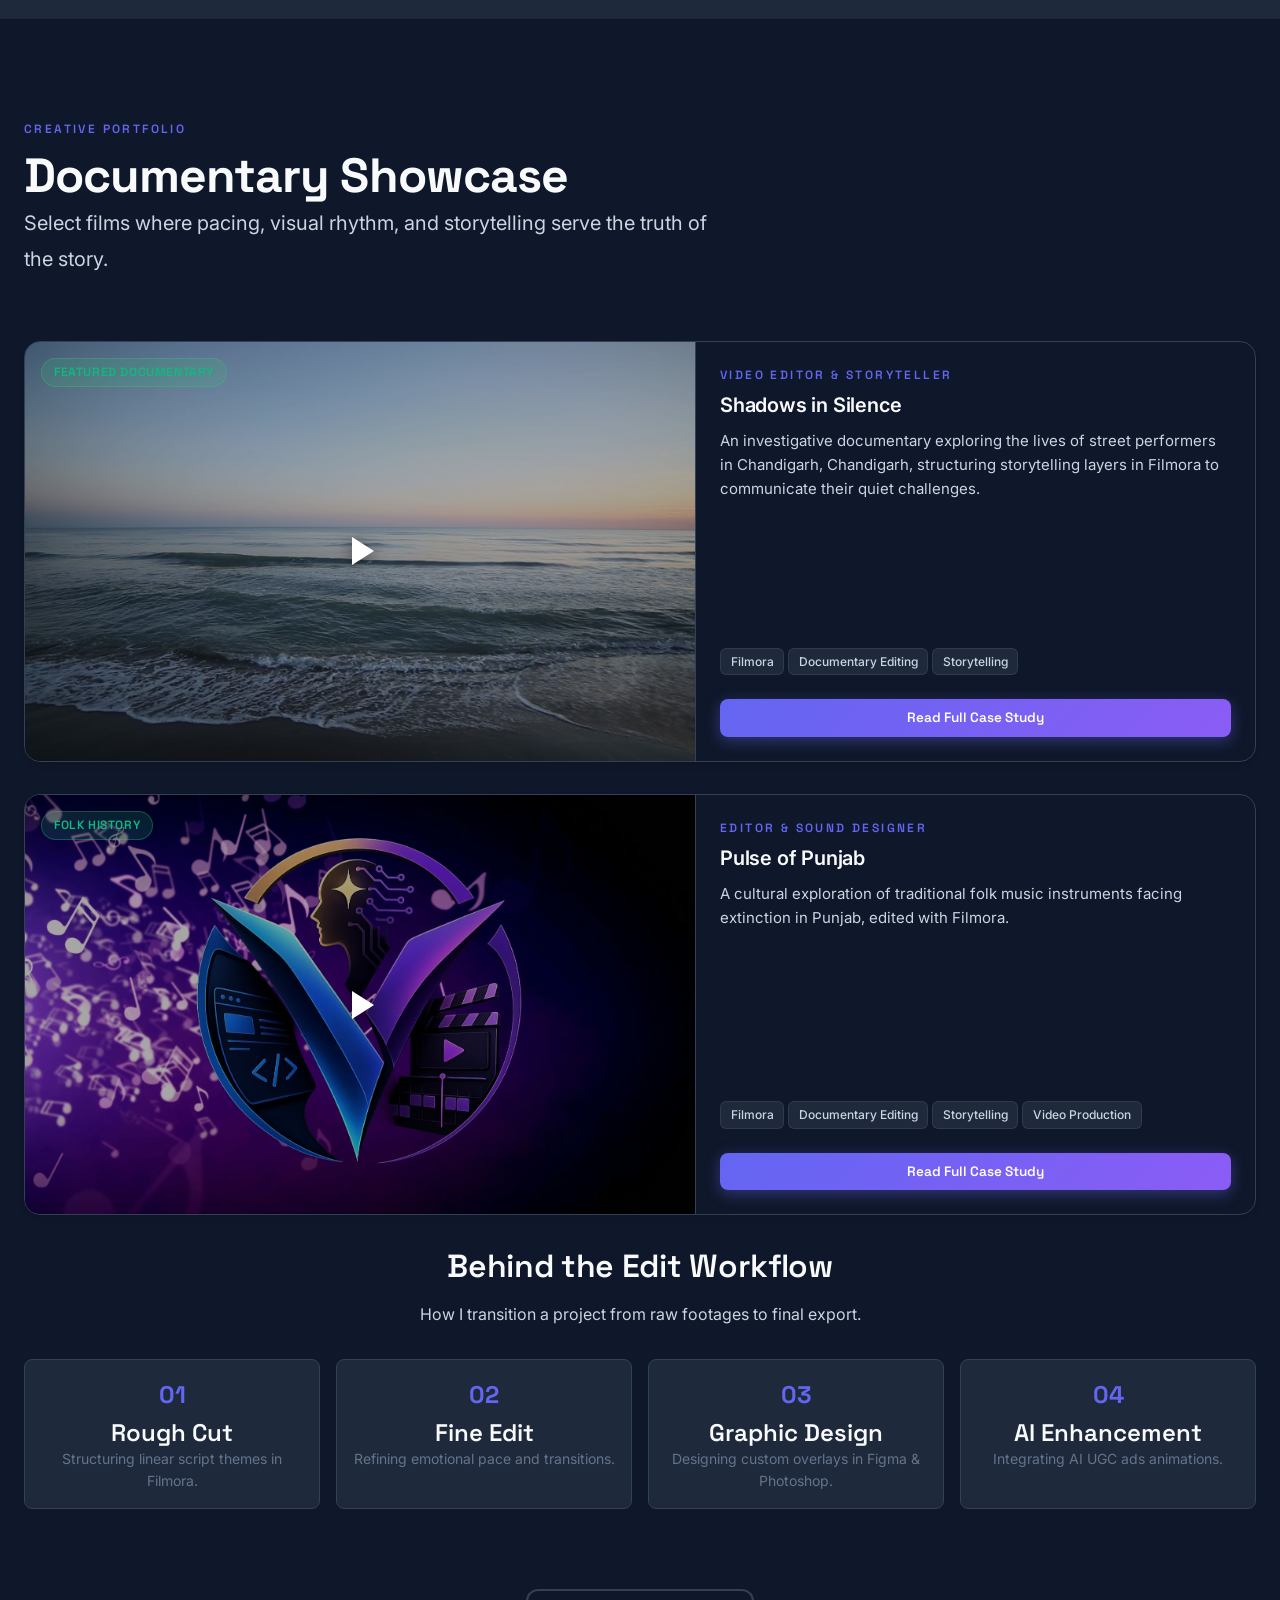
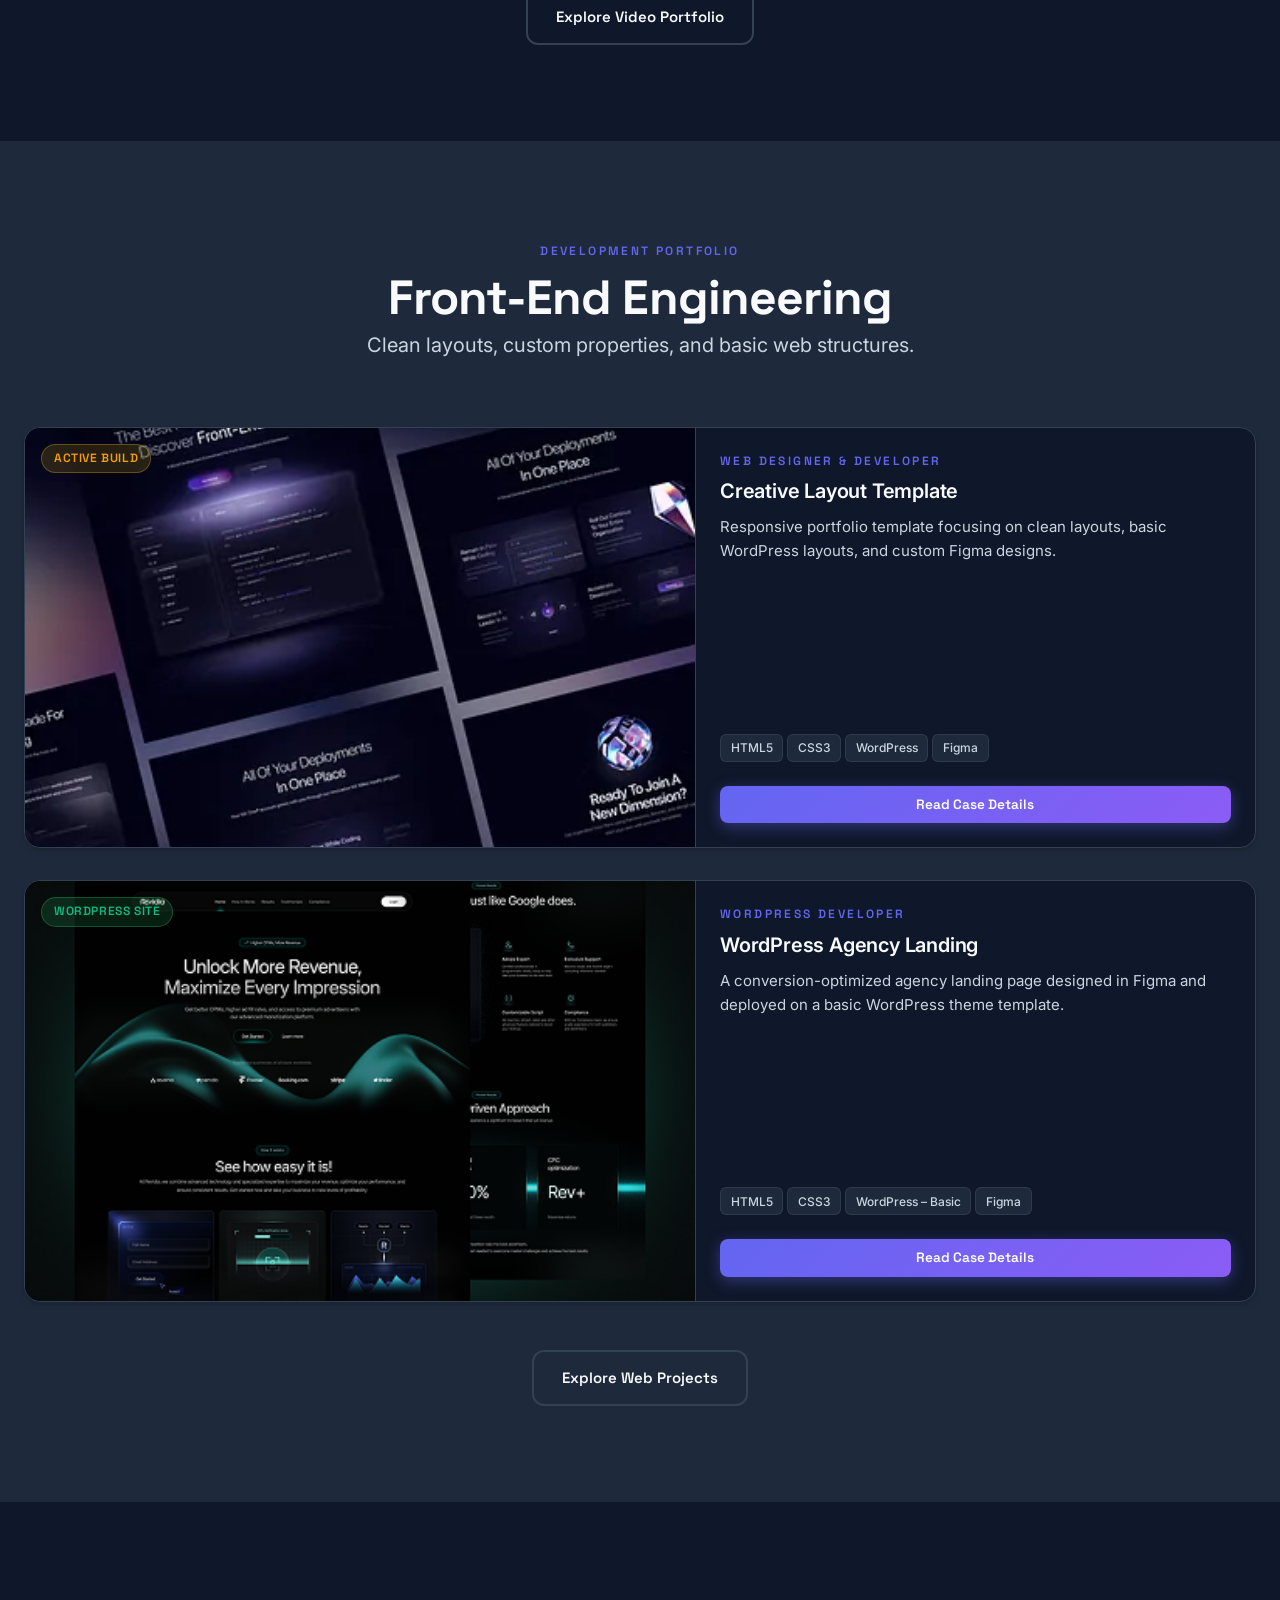
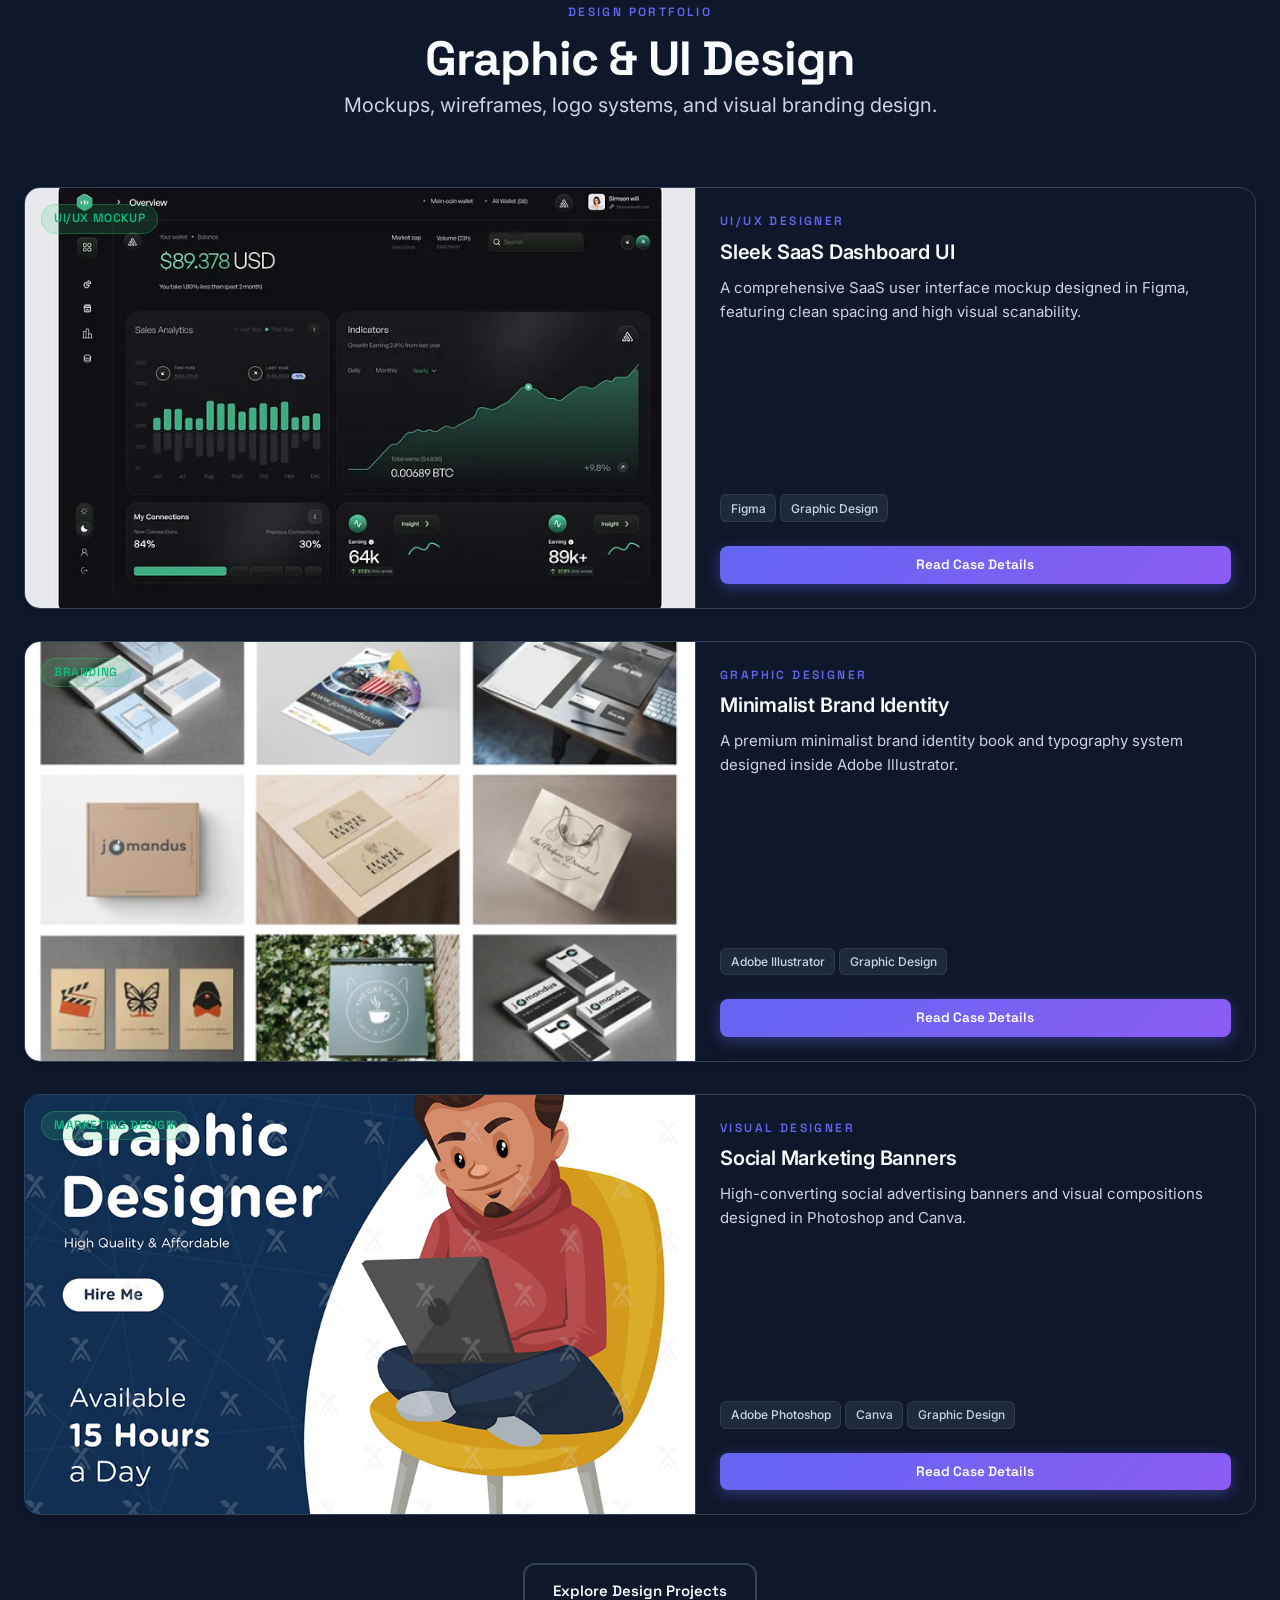
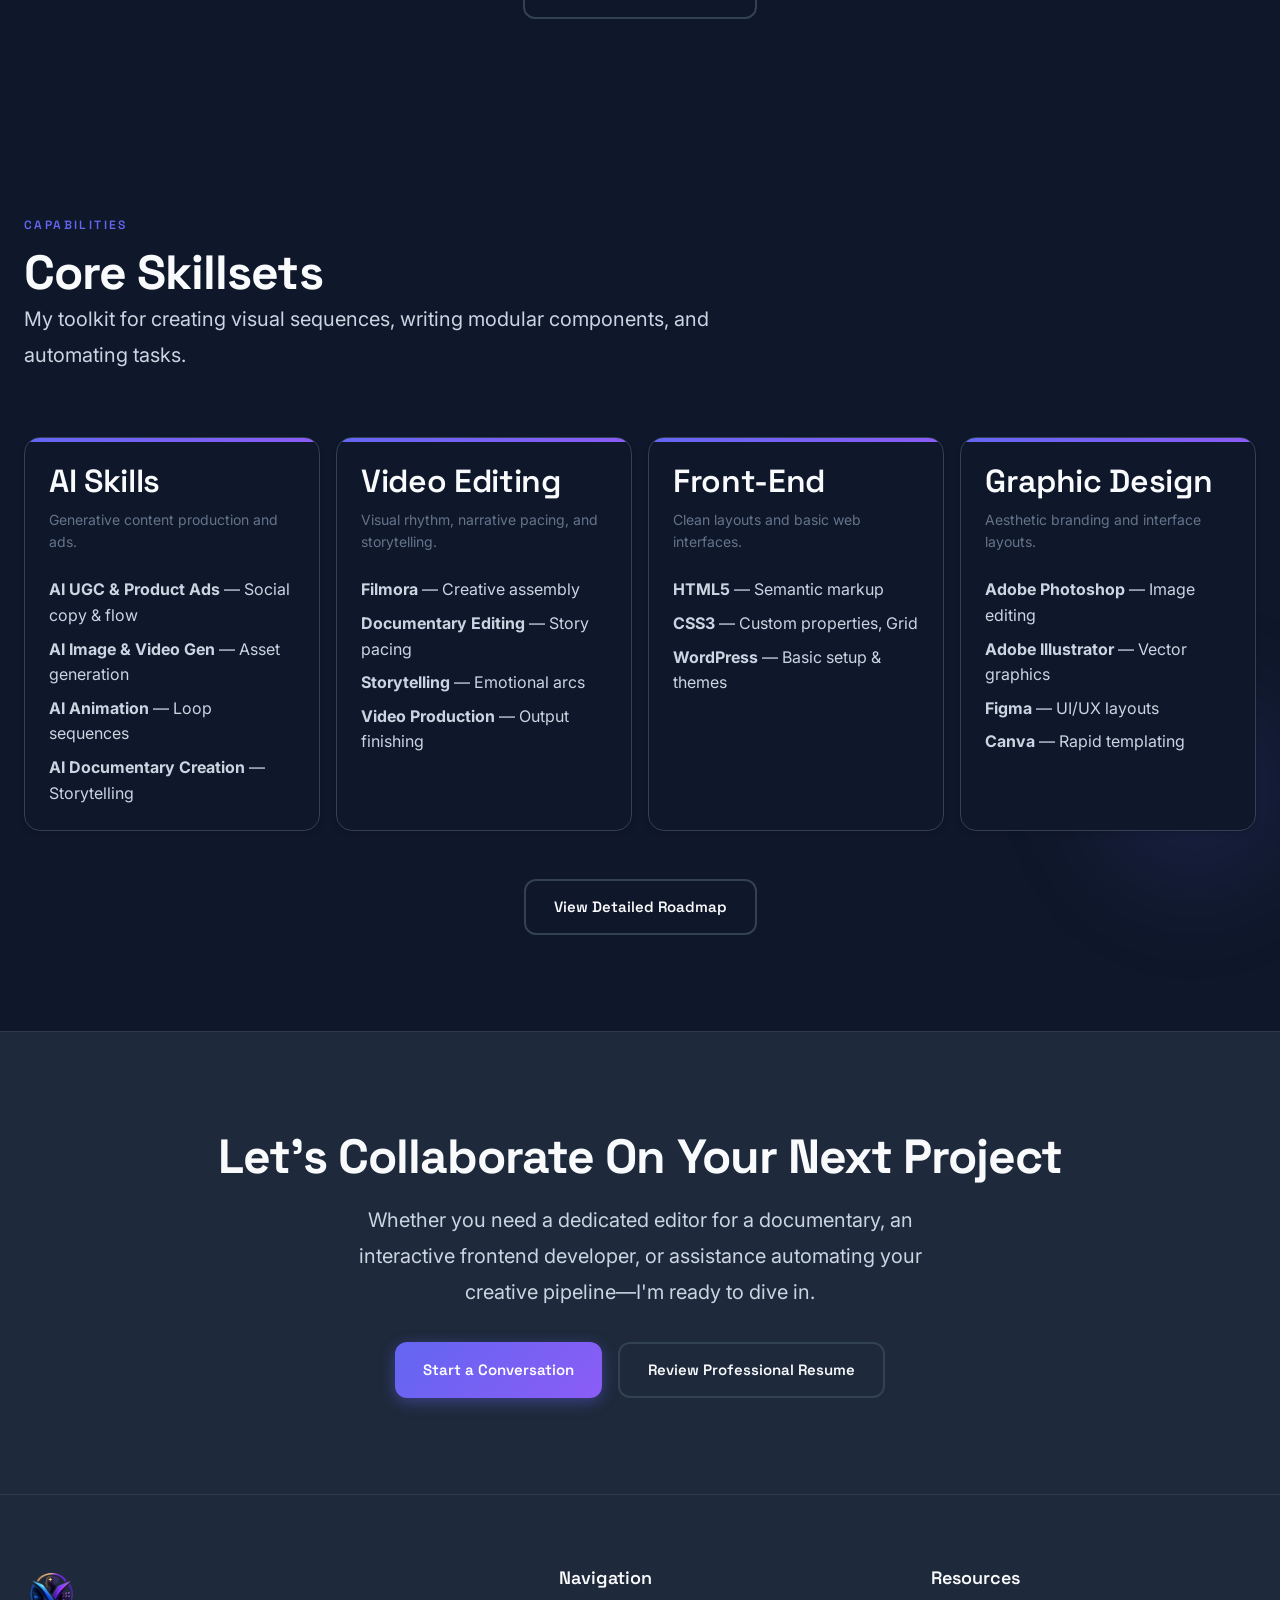
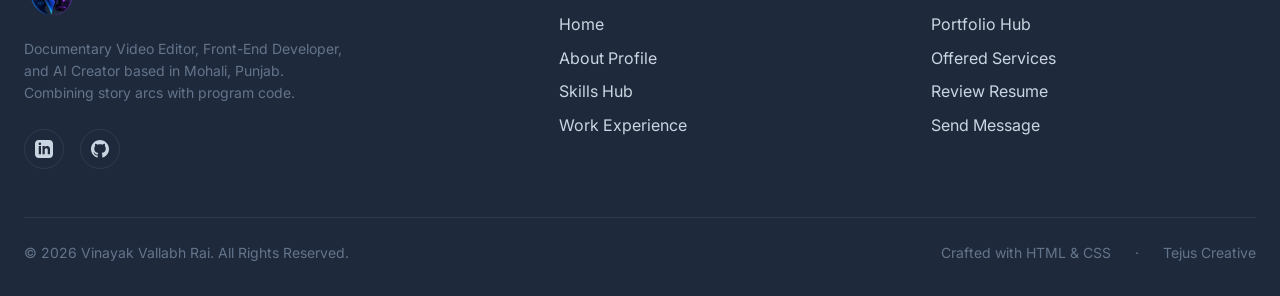
==== commit 4feaadb6: "Implement section-specific floating orbs behind Showcase and Collaborate sections on homepage" ====
--- a/index.html
+++ b/index.html
@@ -546,7 +546,7 @@
   </section>
 
   <!-- CTA Band (Contact / Resume) -->
-  <section class="py-3xl section" style="background-color: var(--bg-secondary); border-top: 1px solid var(--glass-border);">
+  <section class="py-3xl section" style="background-color: var(--bg-secondary); border-top: 1px solid var(--glass-border);" id="collaborate-cta">
     <div class="container text-center reveal">
       <h2 class="mb-md">Let's Collaborate On Your Next Project</h2>
       <p class="lead mb-xl" style="max-width: 600px; margin-left: auto; margin-right: auto;">
